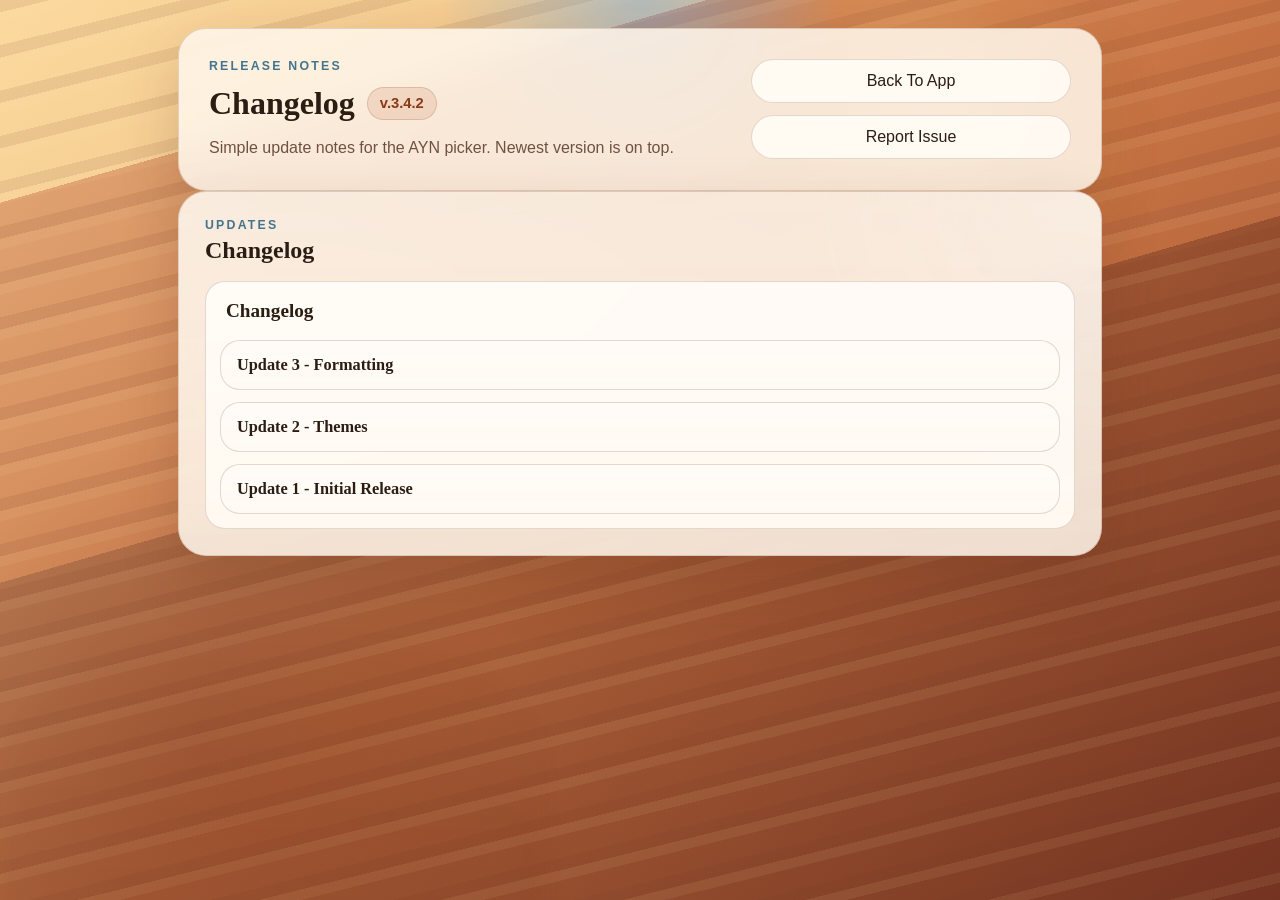
==== changelog.html @ 3e784420 "v.3.4.2 v.3.4.2" ====
<!DOCTYPE html>
<html lang="en">
<head>
  <meta charset="UTF-8">
  <meta name="viewport" content="width=device-width, initial-scale=1.0">
  <title>Which AYN Device Should I Buy? Changelog</title>
  <meta
    name="description"
    content="Simple release notes for the Which AYN Device Should I Buy project."
  >
  <link rel="stylesheet" href="styles.css?v=3.4.2">
</head>
<body data-theme="canyon-dust" data-format="default">
  <div class="theme-atmosphere" aria-hidden="true"></div>
  <div class="rain" aria-hidden="true">
    <div class="rain-control left"></div>
    <div class="rain-control left center"></div>
    <div class="rain-control right center"></div>
    <div class="rain-control right"></div>
    <span class="drop" style="--left:0.8vw;--opacity:0.14;--width:0.42vmin;--trail:6.8vmin;--duration:0.72s;--delay:-0.2s;--blur:1.1px;"></span>
    <span class="drop" style="--left:2.9vw;--opacity:0.18;--width:0.58vmin;--trail:8.4vmin;--duration:0.96s;--delay:-0.8s;--blur:0.5px;"></span>
    <span class="drop" style="--left:5.4vw;--opacity:0.23;--width:0.66vmin;--trail:9.2vmin;--duration:0.88s;--delay:-1.4s;--blur:0.2px;"></span>
    <span class="drop" style="--left:7.6vw;--opacity:0.16;--width:0.48vmin;--trail:7.1vmin;--duration:1.12s;--delay:-0.6s;--blur:1.3px;"></span>
    <span class="drop" style="--left:10.1vw;--opacity:0.2;--width:0.72vmin;--trail:10.4vmin;--duration:0.82s;--delay:-1.9s;--blur:0.15px;"></span>
    <span class="drop" style="--left:12.8vw;--opacity:0.27;--width:0.54vmin;--trail:7.9vmin;--duration:1.08s;--delay:-0.4s;--blur:0.7px;"></span>
    <span class="drop" style="--left:15.3vw;--opacity:0.19;--width:0.44vmin;--trail:6.5vmin;--duration:1.22s;--delay:-1.1s;--blur:1.4px;"></span>
    <span class="drop" style="--left:17.7vw;--opacity:0.31;--width:0.78vmin;--trail:10.8vmin;--duration:0.68s;--delay:-2.2s;--blur:0px;"></span>
    <span class="drop" style="--left:20.4vw;--opacity:0.17;--width:0.52vmin;--trail:7.4vmin;--duration:1.18s;--delay:-0.9s;--blur:0.9px;"></span>
    <span class="drop" style="--left:22.9vw;--opacity:0.22;--width:0.64vmin;--trail:9.7vmin;--duration:0.9s;--delay:-1.6s;--blur:0.35px;"></span>
    <span class="drop" style="--left:25.1vw;--opacity:0.15;--width:0.4vmin;--trail:6.1vmin;--duration:1.28s;--delay:-0.3s;--blur:1.6px;"></span>
    <span class="drop" style="--left:27.8vw;--opacity:0.29;--width:0.74vmin;--trail:10.1vmin;--duration:0.76s;--delay:-2.5s;--blur:0.1px;"></span>
    <span class="drop" style="--left:30.2vw;--opacity:0.18;--width:0.5vmin;--trail:7.3vmin;--duration:1.04s;--delay:-1.2s;--blur:0.8px;"></span>
    <span class="drop" style="--left:32.5vw;--opacity:0.24;--width:0.7vmin;--trail:9.8vmin;--duration:0.86s;--delay:-1.7s;--blur:0.25px;"></span>
    <span class="drop" style="--left:35.3vw;--opacity:0.16;--width:0.46vmin;--trail:6.7vmin;--duration:1.24s;--delay:-0.5s;--blur:1.2px;"></span>
    <span class="drop" style="--left:37.6vw;--opacity:0.32;--width:0.82vmin;--trail:11.2vmin;--duration:0.64s;--delay:-2.1s;--blur:0px;"></span>
    <span class="drop" style="--left:40.1vw;--opacity:0.2;--width:0.56vmin;--trail:7.8vmin;--duration:0.98s;--delay:-1.4s;--blur:0.55px;"></span>
    <span class="drop" style="--left:42.8vw;--opacity:0.26;--width:0.68vmin;--trail:9.5vmin;--duration:0.84s;--delay:-1.8s;--blur:0.2px;"></span>
    <span class="drop" style="--left:45.2vw;--opacity:0.14;--width:0.42vmin;--trail:6.4vmin;--duration:1.26s;--delay:-0.7s;--blur:1.5px;"></span>
    <span class="drop" style="--left:47.9vw;--opacity:0.3;--width:0.76vmin;--trail:10.6vmin;--duration:0.7s;--delay:-2.4s;--blur:0.05px;"></span>
    <span class="drop" style="--left:50.4vw;--opacity:0.19;--width:0.52vmin;--trail:7.2vmin;--duration:1.1s;--delay:-1.3s;--blur:0.75px;"></span>
    <span class="drop" style="--left:52.7vw;--opacity:0.23;--width:0.62vmin;--trail:8.9vmin;--duration:0.92s;--delay:-1.9s;--blur:0.3px;"></span>
    <span class="drop" style="--left:55.3vw;--opacity:0.17;--width:0.45vmin;--trail:6.3vmin;--duration:1.2s;--delay:-0.4s;--blur:1.35px;"></span>
    <span class="drop" style="--left:57.8vw;--opacity:0.28;--width:0.8vmin;--trail:11vmin;--duration:0.66s;--delay:-2.6s;--blur:0px;"></span>
    <span class="drop" style="--left:60.1vw;--opacity:0.16;--width:0.48vmin;--trail:6.9vmin;--duration:1.14s;--delay:-1s;--blur:1px;"></span>
    <span class="drop" style="--left:62.9vw;--opacity:0.24;--width:0.66vmin;--trail:9.3vmin;--duration:0.88s;--delay:-1.5s;--blur:0.25px;"></span>
    <span class="drop" style="--left:65.2vw;--opacity:0.13;--width:0.39vmin;--trail:5.9vmin;--duration:1.3s;--delay:-0.2s;--blur:1.7px;"></span>
    <span class="drop" style="--left:67.7vw;--opacity:0.31;--width:0.78vmin;--trail:10.7vmin;--duration:0.74s;--delay:-2.3s;--blur:0.05px;"></span>
    <span class="drop" style="--left:70.3vw;--opacity:0.18;--width:0.5vmin;--trail:7.1vmin;--duration:1.06s;--delay:-0.8s;--blur:0.85px;"></span>
    <span class="drop" style="--left:72.8vw;--opacity:0.27;--width:0.7vmin;--trail:9.9vmin;--duration:0.82s;--delay:-1.7s;--blur:0.15px;"></span>
    <span class="drop" style="--left:75.4vw;--opacity:0.15;--width:0.43vmin;--trail:6.2vmin;--duration:1.22s;--delay:-0.6s;--blur:1.45px;"></span>
    <span class="drop" style="--left:77.9vw;--opacity:0.3;--width:0.84vmin;--trail:11.4vmin;--duration:0.62s;--delay:-2.7s;--blur:0px;"></span>
    <span class="drop" style="--left:80.1vw;--opacity:0.19;--width:0.54vmin;--trail:7.6vmin;--duration:1s;--delay:-1.1s;--blur:0.6px;"></span>
    <span class="drop" style="--left:82.7vw;--opacity:0.25;--width:0.64vmin;--trail:9.1vmin;--duration:0.9s;--delay:-1.6s;--blur:0.3px;"></span>
    <span class="drop" style="--left:85.2vw;--opacity:0.14;--width:0.41vmin;--trail:6vmin;--duration:1.26s;--delay:-0.5s;--blur:1.55px;"></span>
    <span class="drop" style="--left:87.8vw;--opacity:0.28;--width:0.76vmin;--trail:10.3vmin;--duration:0.78s;--delay:-2.1s;--blur:0.1px;"></span>
    <span class="drop" style="--left:90.3vw;--opacity:0.17;--width:0.49vmin;--trail:6.8vmin;--duration:1.08s;--delay:-0.9s;--blur:0.95px;"></span>
    <span class="drop" style="--left:92.6vw;--opacity:0.24;--width:0.68vmin;--trail:9.6vmin;--duration:0.86s;--delay:-1.8s;--blur:0.2px;"></span>
    <span class="drop" style="--left:95.1vw;--opacity:0.16;--width:0.44vmin;--trail:6.4vmin;--duration:1.18s;--delay:-0.4s;--blur:1.25px;"></span>
    <span class="drop" style="--left:97.9vw;--opacity:0.29;--width:0.8vmin;--trail:10.9vmin;--duration:0.7s;--delay:-2.4s;--blur:0.05px;"></span>
    <span class="drop" style="--left:100.2vw;--opacity:0.18;--width:0.52vmin;--trail:7.3vmin;--duration:1.02s;--delay:-1.2s;--blur:0.8px;"></span>
    <span class="drop" style="--left:102.8vw;--opacity:0.26;--width:0.7vmin;--trail:10vmin;--duration:0.8s;--delay:-1.9s;--blur:0.15px;"></span>
    <span class="drop" style="--left:105.3vw;--opacity:0.15;--width:0.43vmin;--trail:6.1vmin;--duration:1.24s;--delay:-0.7s;--blur:1.4px;"></span>
    <span class="drop" style="--left:107.9vw;--opacity:0.3;--width:0.82vmin;--trail:11.1vmin;--duration:0.68s;--delay:-2.2s;--blur:0px;"></span>
    <span class="drop" style="--left:110.4vw;--opacity:0.17;--width:0.5vmin;--trail:7vmin;--duration:1.1s;--delay:-1s;--blur:0.9px;"></span>
    <span class="drop" style="--left:112.6vw;--opacity:0.24;--width:0.66vmin;--trail:9.2vmin;--duration:0.9s;--delay:-1.5s;--blur:0.25px;"></span>
    <span class="drop" style="--left:115.1vw;--opacity:0.14;--width:0.4vmin;--trail:5.8vmin;--duration:1.28s;--delay:-0.3s;--blur:1.65px;"></span>
    <span class="drop" style="--left:117.8vw;--opacity:0.28;--width:0.78vmin;--trail:10.5vmin;--duration:0.74s;--delay:-2.6s;--blur:0.05px;"></span>
  </div>
  <div class="shooting-stars" aria-hidden="true">
    <span class="star"></span>
    <span class="star"></span>
    <span class="star"></span>
    <span class="star"></span>
    <span class="star"></span>
    <span class="star"></span>
    <span class="star"></span>
    <span class="star"></span>
    <span class="star"></span>
    <span class="star"></span>
    <span class="star"></span>
    <span class="star"></span>
  </div>
  <div class="color-drip" aria-hidden="true">
    <span class="drip-col" style="--i:0;--h:0;--delay:-0.1s;"></span>
    <span class="drip-col" style="--i:1;--h:8;--delay:-2.4s;"></span>
    <span class="drip-col" style="--i:2;--h:14;--delay:-1.2s;"></span>
    <span class="drip-col" style="--i:3;--h:20;--delay:-3.1s;"></span>
    <span class="drip-col" style="--i:4;--h:26;--delay:-0.8s;"></span>
    <span class="drip-col" style="--i:5;--h:32;--delay:-2.9s;"></span>
    <span class="drip-col" style="--i:6;--h:38;--delay:-1.6s;"></span>
    <span class="drip-col" style="--i:7;--h:44;--delay:-3.6s;"></span>
    <span class="drip-col" style="--i:8;--h:50;--delay:-0.5s;"></span>
    <span class="drip-col" style="--i:9;--h:56;--delay:-2.1s;"></span>
    <span class="drip-col" style="--i:10;--h:62;--delay:-1.4s;"></span>
    <span class="drip-col" style="--i:11;--h:68;--delay:-3.8s;"></span>
    <span class="drip-col" style="--i:12;--h:74;--delay:-0.9s;"></span>
    <span class="drip-col" style="--i:13;--h:80;--delay:-2.7s;"></span>
    <span class="drip-col" style="--i:14;--h:86;--delay:-1.1s;"></span>
    <span class="drip-col" style="--i:15;--h:92;--delay:-3.2s;"></span>
    <span class="drip-col" style="--i:16;--h:98;--delay:-0.4s;"></span>
    <span class="drip-col" style="--i:17;--h:104;--delay:-2.2s;"></span>
    <span class="drip-col" style="--i:18;--h:110;--delay:-1.8s;"></span>
    <span class="drip-col" style="--i:19;--h:116;--delay:-3.4s;"></span>
    <span class="drip-col" style="--i:20;--h:122;--delay:-0.7s;"></span>
    <span class="drip-col" style="--i:21;--h:128;--delay:-2.6s;"></span>
    <span class="drip-col" style="--i:22;--h:134;--delay:-1.3s;"></span>
    <span class="drip-col" style="--i:23;--h:140;--delay:-3s;"></span>
    <span class="drip-col" style="--i:24;--h:146;--delay:-0.3s;"></span>
    <span class="drip-col" style="--i:25;--h:152;--delay:-2s;"></span>
    <span class="drip-col" style="--i:26;--h:158;--delay:-1.7s;"></span>
    <span class="drip-col" style="--i:27;--h:164;--delay:-3.5s;"></span>
    <span class="drip-col" style="--i:28;--h:170;--delay:-0.6s;"></span>
    <span class="drip-col" style="--i:29;--h:176;--delay:-2.8s;"></span>
    <span class="drip-col" style="--i:30;--h:182;--delay:-1s;"></span>
    <span class="drip-col" style="--i:31;--h:188;--delay:-3.7s;"></span>
    <span class="drip-col" style="--i:32;--h:194;--delay:-0.2s;"></span>
    <span class="drip-col" style="--i:33;--h:200;--delay:-2.3s;"></span>
    <span class="drip-col" style="--i:34;--h:206;--delay:-1.5s;"></span>
    <span class="drip-col" style="--i:35;--h:212;--delay:-3.3s;"></span>
    <span class="drip-col" style="--i:36;--h:218;--delay:-0.85s;"></span>
    <span class="drip-col" style="--i:37;--h:224;--delay:-2.5s;"></span>
    <span class="drip-col" style="--i:38;--h:230;--delay:-1.25s;"></span>
    <span class="drip-col" style="--i:39;--h:236;--delay:-3.05s;"></span>
    <span class="drip-col" style="--i:40;--h:242;--delay:-0.55s;"></span>
    <span class="drip-col" style="--i:41;--h:248;--delay:-2.15s;"></span>
    <span class="drip-col" style="--i:42;--h:254;--delay:-1.95s;"></span>
    <span class="drip-col" style="--i:43;--h:260;--delay:-3.45s;"></span>
    <span class="drip-col" style="--i:44;--h:266;--delay:-0.95s;"></span>
    <span class="drip-col" style="--i:45;--h:272;--delay:-2.75s;"></span>
    <span class="drip-col" style="--i:46;--h:280;--delay:-1.35s;"></span>
    <span class="drip-col" style="--i:47;--h:292;--delay:-3.25s;"></span>
  </div>
  <div class="bottom-particles" aria-hidden="true">
    <span class="bubble" style="--left:2%;--size:0.7rem;--duration:8.6s;--delay:-1.1s;--drift:-1.4vw;"></span>
    <span class="bubble" style="--left:5%;--size:1rem;--duration:12.4s;--delay:-5.2s;--drift:1.1vw;"></span>
    <span class="bubble" style="--left:8%;--size:0.8rem;--duration:9.8s;--delay:-2.8s;--drift:-0.8vw;"></span>
    <span class="bubble" style="--left:11%;--size:1.2rem;--duration:13.5s;--delay:-7.7s;--drift:1.8vw;"></span>
    <span class="bubble" style="--left:14%;--size:0.9rem;--duration:10.4s;--delay:-4.1s;--drift:-1vw;"></span>
    <span class="bubble" style="--left:17%;--size:1.3rem;--duration:14.8s;--delay:-9.4s;--drift:1.5vw;"></span>
    <span class="bubble" style="--left:20%;--size:0.75rem;--duration:8.9s;--delay:-3.3s;--drift:-0.7vw;"></span>
    <span class="bubble" style="--left:23%;--size:1.05rem;--duration:11.7s;--delay:-6.2s;--drift:1.2vw;"></span>
    <span class="bubble" style="--left:26%;--size:0.86rem;--duration:9.6s;--delay:-2.5s;--drift:-1.2vw;"></span>
    <span class="bubble" style="--left:29%;--size:1.4rem;--duration:15s;--delay:-8.6s;--drift:1.9vw;"></span>
    <span class="bubble" style="--left:32%;--size:0.78rem;--duration:8.3s;--delay:-1.9s;--drift:-0.6vw;"></span>
    <span class="bubble" style="--left:35%;--size:1.1rem;--duration:12.2s;--delay:-5.6s;--drift:1.4vw;"></span>
    <span class="bubble" style="--left:38%;--size:0.92rem;--duration:10.7s;--delay:-7.1s;--drift:-0.9vw;"></span>
    <span class="bubble" style="--left:41%;--size:1.26rem;--duration:13.8s;--delay:-3.8s;--drift:1.6vw;"></span>
    <span class="bubble" style="--left:44%;--size:0.72rem;--duration:8.1s;--delay:-6.7s;--drift:-0.5vw;"></span>
    <span class="bubble" style="--left:47%;--size:1.15rem;--duration:12.9s;--delay:-4.9s;--drift:1.3vw;"></span>
    <span class="bubble" style="--left:50%;--size:0.84rem;--duration:9.3s;--delay:-2.2s;--drift:-1.1vw;"></span>
    <span class="bubble" style="--left:53%;--size:1.32rem;--duration:14.4s;--delay:-8.1s;--drift:1.7vw;"></span>
    <span class="bubble" style="--left:56%;--size:0.88rem;--duration:10.1s;--delay:-5.3s;--drift:-0.8vw;"></span>
    <span class="bubble" style="--left:59%;--size:1.08rem;--duration:11.9s;--delay:-7.5s;--drift:1vw;"></span>
    <span class="bubble" style="--left:62%;--size:0.76rem;--duration:8.7s;--delay:-1.6s;--drift:-0.6vw;"></span>
    <span class="bubble" style="--left:65%;--size:1.36rem;--duration:14.6s;--delay:-9s;--drift:1.8vw;"></span>
    <span class="bubble" style="--left:68%;--size:0.95rem;--duration:10.9s;--delay:-3.4s;--drift:-1vw;"></span>
    <span class="bubble" style="--left:71%;--size:1.22rem;--duration:13.2s;--delay:-6.1s;--drift:1.4vw;"></span>
    <span class="bubble" style="--left:74%;--size:0.82rem;--duration:9.2s;--delay:-4.6s;--drift:-0.7vw;"></span>
    <span class="bubble" style="--left:77%;--size:1.18rem;--duration:12.7s;--delay:-8.3s;--drift:1.5vw;"></span>
    <span class="bubble" style="--left:80%;--size:0.74rem;--duration:8.5s;--delay:-2.7s;--drift:-0.5vw;"></span>
    <span class="bubble" style="--left:83%;--size:1.28rem;--duration:13.9s;--delay:-7.2s;--drift:1.7vw;"></span>
    <span class="bubble" style="--left:86%;--size:0.9rem;--duration:10.3s;--delay:-5.8s;--drift:-0.9vw;"></span>
    <span class="bubble" style="--left:89%;--size:1.12rem;--duration:11.5s;--delay:-3.1s;--drift:1.2vw;"></span>
    <span class="bubble" style="--left:92%;--size:0.8rem;--duration:9.1s;--delay:-6.4s;--drift:-0.6vw;"></span>
    <span class="bubble" style="--left:95%;--size:1.24rem;--duration:13.6s;--delay:-8.8s;--drift:1.6vw;"></span>
  </div>
  <div class="page-shell page-shell-narrow">
    <header class="hero panel simple-hero">
      <div class="hero-copy">
        <p class="eyebrow">Release Notes</p>
        <div class="hero-title-row">
          <h1>Changelog</h1>
        <span class="version-badge">v.3.4.2</span>
        </div>
        <p class="subtitle">
          Simple update notes for the AYN picker. Newest version is on top.
        </p>
      </div>
      <div class="hero-actions">
        <a class="secondary-button" href="index.html">Back To App</a>
        <a
          class="secondary-button"
          href="https://github.com/ChimeraGaming/Which2Buy/issues"
          target="_blank"
          rel="noreferrer"
        >Report Issue</a>
      </div>
    </header>

    <main class="page-stack">
      <section class="panel changelog-page-panel">
        <div class="results-frame">
          <div class="section-heading compact-heading">
            <p class="section-kicker">Updates</p>
            <h2>Changelog</h2>
          </div>
          <div class="changelog-list">
            <details class="changelog-group changelog-root" open>
              <summary>Changelog</summary>
              <div class="changelog-group-body">
                <details class="changelog-group">
                  <summary>Update 3 - Formatting</summary>
                  <div class="changelog-group-body">
                    <details class="changelog-group" open>
                      <summary>3.4</summary>
                      <div class="changelog-group-body">
                        <details class="changelog-item" open>
                          <summary>v.3.4.2</summary>
                          <div class="changelog-body">
                            <p>Simple now keeps its command prompt layout more uniform across At a Glance and the full scorecard.</p>
                            <p>All Simple format sections now start collapsed.</p>
                          </div>
                        </details>

                        <details class="changelog-item" open>
                          <summary>v.3.4.1</summary>
                          <div class="changelog-body">
                            <p>Simple now applies its condensed layout across the full form.</p>
                            <p>Section folds, system selection, library rows, and the left side controls now match the simple format better.</p>
                          </div>
                        </details>

                        <details class="changelog-item" open>
                          <summary>v.3.4.0</summary>
                          <div class="changelog-body">
                            <p>Added Simple as a new format.</p>
                            <p>Simple uses foldable form sections, a condensed library editor, and a command prompt style scorecard.</p>
                          </div>
                        </details>
                      </div>
                    </details>

                    <details class="changelog-group" open>
                      <summary>3.3</summary>
                      <div class="changelog-group-body">
                        <details class="changelog-item" open>
                          <summary>v.3.3.4</summary>
                          <div class="changelog-body">
                            <p>Fixed calculate button contrast on Shooting Star, ColorDrip, Bubbly, and Rain.</p>
                            <p>Rain now uses the newer drop based effect with hover wind zones and click and hold lightning.</p>
                          </div>
                        </details>

                        <details class="changelog-item" open>
                          <summary>v.3.3.3</summary>
                          <div class="changelog-body">
                            <p>Added Bubbly as a new animated theme.</p>
                            <p>Animated themes now include Rain, Shooting Star, ColorDrip, and Bubbly.</p>
                          </div>
                        </details>

                        <details class="changelog-item" open>
                          <summary>v.3.3.2</summary>
                          <div class="changelog-body">
                            <p>Added ColorDrip as a new animated theme.</p>
                            <p>Animated themes now include Rain, Shooting Star, and ColorDrip.</p>
                          </div>
                        </details>

                        <details class="changelog-item" open>
                          <summary>v.3.3.1</summary>
                          <div class="changelog-body">
                            <p>Added Shooting Star as a new animated theme.</p>
                            <p>Animated themes now include both Rain and Shooting Star.</p>
                          </div>
                        </details>

                        <details class="changelog-item" open>
                          <summary>v.3.3.0</summary>
                          <div class="changelog-body">
                            <p>Added Rain as the first animated theme.</p>
                            <p>Theme selector options are now split into default and animated sections.</p>
                          </div>
                        </details>
                      </div>
                    </details>

                    <details class="changelog-group" open>
                      <summary>3.2</summary>
                      <div class="changelog-group-body">
                        <details class="changelog-item" open>
                          <summary>v.3.2.0</summary>
                          <div class="changelog-body">
                            <p>Added local config prices to the At a Glance panel.</p>
                            <p>Added price display to the main scorecard recommendation.</p>
                            <p>Properties V1 now shows the same price data.</p>
                          </div>
                        </details>
                      </div>
                    </details>

                    <details class="changelog-group" open>
                      <summary>3.1</summary>
                      <div class="changelog-group-body">
                        <details class="changelog-item" open>
                          <summary>v.3.1.0</summary>
                          <div class="changelog-body">
                            <p>Theme selector options are now split into default and animated sections.</p>
                            <p>Grouped theme dropdown colors were fixed so the list stays readable.</p>
                          </div>
                        </details>
                      </div>
                    </details>

                    <details class="changelog-group" open>
                      <summary>3.0</summary>
                      <div class="changelog-group-body">
                        <details class="changelog-item" open>
                          <summary>v.3.0.0</summary>
                          <div class="changelog-body">
                            <p>Added a format selector next to the theme selector.</p>
                            <p>Default keeps the current scorecard layout.</p>
                            <p>Experimenting with different view formats. Properties V1 will change in the future.</p>
                          </div>
                        </details>
                      </div>
                    </details>
                  </div>
                </details>

                <details class="changelog-group">
                  <summary>Update 2 - Themes</summary>
                  <div class="changelog-group-body">
                    <details class="changelog-group" open>
                      <summary>2.5</summary>
                      <div class="changelog-group-body">
                        <details class="changelog-item" open>
                          <summary>v.2.5.0</summary>
                          <div class="changelog-body">
                            <p>The temporary theme color circles were removed from the selector.</p>
                            <p>The theme info note was removed from the header.</p>
                          </div>
                        </details>
                      </div>
                    </details>

                    <details class="changelog-group" open>
                      <summary>2.4</summary>
                      <div class="changelog-group-body">
                        <details class="changelog-item" open>
                          <summary>v.2.4.1</summary>
                          <div class="changelog-body">
                            <p>SNES Rainbow was renamed to SNES Rainbow Glow.</p>
                            <p>Its theme status marker was updated to green.</p>
                          </div>
                        </details>

                        <details class="changelog-item">
                          <summary>v.2.4.0</summary>
                          <div class="changelog-body">
                            <p>Added the Alaska theme.</p>
                            <p>It now uses a colder Alaska night palette with aurora glow, dark sky, and mountain depth.</p>
                            <p>Theme status colors were moved to the left of each theme name in the selector.</p>
                          </div>
                        </details>
                      </div>
                    </details>

                    <details class="changelog-group" open>
                      <summary>2.3</summary>
                      <div class="changelog-group-body">
                        <details class="changelog-item" open>
                          <summary>v.2.3.0</summary>
                          <div class="changelog-body">
                            <p>The embedded changelog now spans the full width like the scorecard.</p>
                            <p>It uses the same panel treatment so it feels like part of the main results flow.</p>
                          </div>
                        </details>
                      </div>
                    </details>

                    <details class="changelog-group">
                      <summary>2.2</summary>
                      <div class="changelog-group-body">
                        <details class="changelog-item" open>
                          <summary>v.2.2.0</summary>
                          <div class="changelog-body">
                            <p>At a Glance now stays inside the top layout row.</p>
                            <p>The snapshot panel stops before the scorecard instead of drifting into the results area.</p>
                          </div>
                        </details>
                      </div>
                    </details>

                    <details class="changelog-group">
                      <summary>2.1</summary>
                      <div class="changelog-group-body">
                        <details class="changelog-item" open>
                          <summary>v.2.1.0</summary>
                          <div class="changelog-body">
                            <p>SNES Rainbow selected states were made easier to see.</p>
                            <p>Chip text and selection highlights were strengthened for better readability.</p>
                            <p>The changelog is now grouped by major, minor, and patch versions.</p>
                            <p>Temporary theme review markers were added to the theme selector.</p>
                            <p>A nearby info note explains which themes are done and which ones still need color or background work.</p>
                          </div>
                        </details>
                      </div>
                    </details>

                    <details class="changelog-group">
                      <summary>2.0</summary>
                      <div class="changelog-group-body">
                        <details class="changelog-item">
                          <summary>v.2.0.4</summary>
                          <div class="changelog-body">
                            <p>SNES Rainbow now pushes much more rainbow text through the scorecard.</p>
                            <p>Key cards and result sections now pick up blue, green, yellow, red, cyan, and purple text accents.</p>
                          </div>
                        </details>

                        <details class="changelog-item">
                          <summary>v.2.0.2</summary>
                          <div class="changelog-body">
                            <p>BioHazard now has clearer calculate button text.</p>
                            <p>SNES Rainbow was retuned around the GamePulse look.</p>
                          </div>
                        </details>

                        <details class="changelog-item">
                          <summary>v.2.0.1</summary>
                          <div class="changelog-body">
                            <p>Forced a fresh CSS and JS load on GitHub Pages.</p>
                            <p>This should make the full v.2.0 theme list show up correctly.</p>
                          </div>
                        </details>

                        <details class="changelog-item">
                          <summary>v.2.0</summary>
                          <div class="changelog-body">
                            <p>Themes got a full refresh.</p>
                            <p>Canyon Dust and Signal Red were retuned.</p>
                            <p>BioHazard and SNES Rainbow were added.</p>
                          </div>
                        </details>
                      </div>
                    </details>
                  </div>
                </details>

                <details class="changelog-group">
                  <summary>Update 1 - Initial Release</summary>
                  <div class="changelog-group-body">
                    <details class="changelog-group">
                      <summary>1.x</summary>
                      <div class="changelog-group-body">
                        <details class="changelog-item">
                          <summary>v.1.4</summary>
                          <div class="changelog-body">
                            <p>SD card storage matters more now.</p>
                            <p>Low end setups with a big SD card should stop getting pushed to max storage models.</p>
                            <p>RAM still matters most.</p>
                          </div>
                        </details>

                        <details class="changelog-item">
                          <summary>v.1.3</summary>
                          <div class="changelog-body">
                            <p>Form factor is now a hard filter.</p>
                            <p>Clamshell only shows Thor options.</p>
                            <p>Horizontal only shows slab options.</p>
                          </div>
                        </details>

                        <details class="changelog-item">
                          <summary>v.1.2</summary>
                          <div class="changelog-body">
                            <p>Form factor preference was strengthened.</p>
                            <p>The scorecard now says when preference changed the final pick.</p>
                            <p>The leaderboard now matches the final result.</p>
                          </div>
                        </details>

                        <details class="changelog-item">
                          <summary>v.1.1</summary>
                          <div class="changelog-body">
                            <p>The results page was changed into a scorecard style layout.</p>
                            <p>Optional fit was added.</p>
                            <p>New themes were added.</p>
                            <p>SD card support was added.</p>
                            <p>Xbox was added.</p>
                            <p>The changelog was added.</p>
                          </div>
                        </details>

                        <details class="changelog-item">
                          <summary>v.1.0</summary>
                          <div class="changelog-body">
                            <p>First release.</p>
                            <p>Added the AYN recommendation tool with system input, storage estimates, and upgrade checks.</p>
                            <p>Best fit, minimum fit, and explanation sections were included from the start.</p>
                          </div>
                        </details>
                      </div>
                    </details>
                  </div>
                </details>
              </div>
            </details>
          </div>
        </div>
      </section>
    </main>
  </div>
</body>
</html>
---- styles.css ----
:root {
  color-scheme: light;
  --bg-1: #f6d6a2;
  --bg-2: #c57544;
  --bg-3: #6f3020;
  --panel: rgba(255, 247, 236, 0.86);
  --panel-strong: rgba(255, 250, 244, 0.96);
  --text: #2b1d14;
  --muted: #705141;
  --accent: #b45226;
  --accent-strong: #893918;
  --accent-soft: rgba(180, 82, 38, 0.13);
  --accent-2: #44748d;
  --line: rgba(109, 55, 34, 0.18);
  --shadow: 0 24px 60px rgba(82, 38, 20, 0.18);
  --surface-1: rgba(255, 255, 255, 0.16);
  --surface-2: rgba(255, 255, 255, 0.22);
  --surface-3: rgba(255, 255, 255, 0.32);
  --surface-4: rgba(255, 255, 255, 0.4);
  --surface-5: rgba(255, 255, 255, 0.48);
  --surface-6: rgba(255, 255, 255, 0.56);
  --surface-contrast: rgba(255, 255, 255, 0.2);
  --surface-track: rgba(0, 0, 0, 0.08);
  --muted-strong: #594637;
  --placeholder: rgba(43, 29, 20, 0.62);
  --button-text: #ffffff;
  --success: #1d6a4c;
  --warning: #9a5a12;
  --danger: #9b2f2f;
  --radius-xl: 28px;
  --radius-lg: 20px;
  --radius-md: 14px;
  --radius-sm: 10px;
}

@property --angle {
  syntax: "<angle>";
  inherits: false;
  initial-value: 91deg;
}

body[data-theme="signal-red"] {
  color-scheme: dark;
  --bg-1: #090204;
  --bg-2: #34040b;
  --bg-3: #7b0813;
  --panel: rgba(20, 4, 7, 0.84);
  --panel-strong: rgba(27, 6, 10, 0.95);
  --text: #fff1f2;
  --muted: #d4a6ac;
  --accent: #ff3a46;
  --accent-strong: #ff1828;
  --accent-soft: rgba(255, 58, 70, 0.14);
  --accent-2: #ffd6db;
  --line: rgba(255, 126, 136, 0.18);
  --shadow: 0 28px 70px rgba(0, 0, 0, 0.4);
  --success: #70d69a;
  --warning: #ffb46d;
  --danger: #ff8a95;
}

body[data-theme="sea-glass"] {
  --bg-1: #dceee8;
  --bg-2: #92c8bb;
  --bg-3: #2d736d;
  --panel: rgba(247, 255, 252, 0.88);
  --panel-strong: rgba(251, 255, 253, 0.95);
  --text: #193230;
  --muted: #54716d;
  --accent: #2a7a63;
  --accent-strong: #1b5b4b;
  --accent-soft: rgba(42, 122, 99, 0.12);
  --accent-2: #b55f24;
  --line: rgba(36, 78, 72, 0.16);
  --shadow: 0 24px 64px rgba(26, 72, 63, 0.15);
}

body[data-theme="midnight-grid"] {
  color-scheme: dark;
  --bg-1: #08131e;
  --bg-2: #10263a;
  --bg-3: #1e5771;
  --panel: rgba(11, 23, 36, 0.86);
  --panel-strong: rgba(10, 20, 31, 0.94);
  --text: #edf5f7;
  --muted: #9cb3bb;
  --accent: #f3a441;
  --accent-strong: #d98d2a;
  --accent-soft: rgba(243, 164, 65, 0.12);
  --accent-2: #4dc1ba;
  --line: rgba(173, 209, 220, 0.14);
  --shadow: 0 28px 70px rgba(0, 0, 0, 0.34);
  --success: #4cd39f;
  --warning: #f2bf4d;
  --danger: #ff7f7f;
}

body[data-theme="alaska"] {
  color-scheme: dark;
  --bg-1: #020617;
  --bg-2: #0b1a3a;
  --bg-3: #1e293b;
  --panel: rgba(4, 11, 22, 0.84);
  --panel-strong: rgba(6, 15, 29, 0.95);
  --text: #ecf7ff;
  --muted: #b1c6d8;
  --accent: #00ff9f;
  --accent-strong: #38bdf8;
  --accent-soft: rgba(0, 255, 159, 0.15);
  --accent-2: #a78bfa;
  --line: rgba(116, 183, 229, 0.16);
  --shadow: 0 28px 72px rgba(0, 0, 0, 0.48);
  --success: #22c55e;
  --warning: #a78bfa;
  --danger: #38bdf8;
}

body[data-theme="rain"] {
  color-scheme: dark;
  --bg-1: #020617;
  --bg-2: #0b1a3a;
  --bg-3: #1e293b;
  --panel: rgba(6, 14, 25, 0.84);
  --panel-strong: rgba(10, 20, 34, 0.94);
  --text: #edf6ff;
  --muted: #aabfd2;
  --accent: #7dd3fc;
  --accent-strong: #d7ecff;
  --accent-soft: rgba(125, 211, 252, 0.14);
  --accent-2: #94a3b8;
  --line: rgba(157, 190, 216, 0.16);
  --shadow: 0 28px 72px rgba(0, 0, 0, 0.44);
  --success: #8ce0ff;
  --warning: #bfd7ea;
  --danger: #d7ecff;
  --button-text: #102033;
  background: linear-gradient(180deg, #07131c, #305472);
}

body[data-theme="shooting-star"] {
  color-scheme: dark;
  --bg-1: #0c0d13;
  --bg-2: #0d1d31;
  --bg-3: #16253a;
  --panel: rgba(8, 13, 24, 0.84);
  --panel-strong: rgba(10, 18, 31, 0.94);
  --text: #eef6ff;
  --muted: #b5c7da;
  --accent: #dbeaff;
  --accent-strong: #f6fbff;
  --accent-soft: rgba(219, 234, 255, 0.12);
  --accent-2: #89b7ff;
  --line: rgba(157, 188, 231, 0.16);
  --shadow: 0 28px 72px rgba(0, 0, 0, 0.44);
  --success: #dbeaff;
  --warning: #b7d5ff;
  --danger: #f6fbff;
  --button-text: #102033;
}

body[data-theme="color-drip"] {
  color-scheme: dark;
  --bg-1: #020202;
  --bg-2: #060606;
  --bg-3: #101010;
  --panel: rgba(10, 10, 10, 0.82);
  --panel-strong: rgba(16, 16, 16, 0.94);
  --text: #f7f7f7;
  --muted: #cfcfcf;
  --accent: #f04df0;
  --accent-strong: #ffffff;
  --accent-soft: rgba(240, 77, 240, 0.12);
  --accent-2: #6cf0ff;
  --line: rgba(255, 255, 255, 0.14);
  --shadow: 0 28px 72px rgba(0, 0, 0, 0.5);
  --success: #6cf0ff;
  --warning: #f0ff6c;
  --danger: #ff6cc8;
  --button-text: #2b0930;
}

body[data-theme="bubbly"] {
  color-scheme: dark;
  --bg-1: #556270;
  --bg-2: #7fb069;
  --bg-3: #ff7644;
  --panel: rgba(12, 18, 28, 0.8);
  --panel-strong: rgba(16, 24, 36, 0.92);
  --text: #f8fbff;
  --muted: #d4deea;
  --accent: #ffffff;
  --accent-strong: #ffddc7;
  --accent-soft: rgba(255, 118, 68, 0.14);
  --accent-2: #9ee4c2;
  --line: rgba(237, 244, 255, 0.14);
  --shadow: 0 28px 72px rgba(0, 0, 0, 0.42);
  --success: #b8f7d7;
  --warning: #ffd3bf;
  --danger: #ffe5d4;
  --button-text: #4a2a1b;
}

body[data-theme="biohazard"] {
  color-scheme: dark;
  --bg-1: #040406;
  --bg-2: #120418;
  --bg-3: #230032;
  --panel: rgba(22, 5, 27, 0.88);
  --panel-strong: rgba(28, 6, 36, 0.95);
  --text: #e8ffd8;
  --muted: #9fb99b;
  --accent: #8dfc4f;
  --accent-strong: #69d72a;
  --accent-soft: rgba(141, 252, 79, 0.14);
  --accent-2: #b454ff;
  --line: rgba(180, 84, 255, 0.19);
  --shadow: 0 28px 72px rgba(0, 0, 0, 0.42);
  --success: #7cf7af;
  --warning: #ffd75f;
  --danger: #ff8fda;
  --button-text: #122405;
}

body[data-theme="snes-rainbow"] {
  color-scheme: dark;
  --bg-1: #2b2741;
  --bg-2: #3a3557;
  --bg-3: #26233b;
  --panel: rgba(68, 63, 98, 0.84);
  --panel-strong: rgba(84, 78, 120, 0.95);
  --text: #f2f0ff;
  --muted: #d0cbe9;
  --accent: #9a95d8;
  --accent-strong: #c0bcff;
  --accent-soft: rgba(154, 149, 216, 0.18);
  --accent-2: #19a6ff;
  --line: rgba(183, 196, 255, 0.2);
  --shadow: 0 24px 60px rgba(18, 16, 31, 0.32);
  --success: #45f45d;
  --warning: #ffe14d;
  --danger: #ff4d4d;
  --muted-strong: #ece9ff;
  --placeholder: rgba(242, 240, 255, 0.62);
  --rainbow-blue: #4da7ff;
  --rainbow-green: #4cf26b;
  --rainbow-yellow: #ffe04f;
  --rainbow-red: #ff5a5a;
  --rainbow-cyan: #44d8ff;
  --rainbow-purple: #c9c1ff;
}

body[data-theme="signal-red"],
body[data-theme="midnight-grid"],
body[data-theme="alaska"],
body[data-theme="rain"],
body[data-theme="shooting-star"],
body[data-theme="color-drip"],
body[data-theme="bubbly"],
body[data-theme="biohazard"] {
  --surface-1: rgba(255, 255, 255, 0.04);
  --surface-2: rgba(255, 255, 255, 0.06);
  --surface-3: rgba(255, 255, 255, 0.08);
  --surface-4: rgba(255, 255, 255, 0.1);
  --surface-5: rgba(255, 255, 255, 0.14);
  --surface-6: rgba(255, 255, 255, 0.18);
  --surface-contrast: rgba(255, 255, 255, 0.2);
  --surface-track: rgba(255, 255, 255, 0.12);
  --muted-strong: #d2dbe8;
  --placeholder: rgba(230, 237, 243, 0.58);
}

* {
  box-sizing: border-box;
}

html {
  scroll-behavior: smooth;
}

body {
  margin: 0;
  min-height: 100vh;
  font-family: "Trebuchet MS", "Aptos", "Segoe UI", sans-serif;
  color: var(--text);
  background:
    radial-gradient(circle at top left, rgba(255, 255, 255, 0.55), transparent 34%),
    radial-gradient(circle at bottom right, rgba(255, 255, 255, 0.18), transparent 28%),
    linear-gradient(140deg, var(--bg-1), var(--bg-2) 52%, var(--bg-3));
  position: relative;
}

body[data-theme="canyon-dust"] {
  background:
    radial-gradient(circle at 50% 0%, rgba(112, 174, 235, 0.48), transparent 18%),
    radial-gradient(circle at 16% 82%, rgba(122, 45, 24, 0.22), transparent 24%),
    repeating-linear-gradient(166deg, rgba(109, 54, 33, 0.1) 0 12px, rgba(255, 227, 173, 0.08) 12px 22px, transparent 22px 44px),
    linear-gradient(164deg, rgba(255, 220, 156, 0.62) 0 16%, rgba(206, 116, 69, 0.42) 16% 46%, rgba(122, 56, 33, 0.4) 46% 100%),
    linear-gradient(140deg, var(--bg-1), var(--bg-2) 52%, var(--bg-3));
}

body[data-theme="signal-red"] {
  background:
    radial-gradient(circle at 50% 28%, rgba(255, 80, 80, 0.98) 0 1.1%, rgba(255, 80, 80, 0.26) 1.2% 7%, transparent 10%),
    linear-gradient(90deg, transparent 0 46%, rgba(255, 56, 73, 0.18) 50%, transparent 54%),
    linear-gradient(0deg, transparent 0 46%, rgba(255, 56, 73, 0.12) 50%, transparent 54%),
    radial-gradient(circle at 50% 28%, rgba(255, 0, 27, 0.2), transparent 24%),
    linear-gradient(180deg, #040102 0%, #170305 42%, #42070d 100%);
}

body[data-theme="alaska"] {
  background:
    linear-gradient(180deg, #020617 0%, #061125 42%, #0b1a3a 74%, #1e293b 100%);
}

body[data-theme="rain"] {
  background:
    radial-gradient(circle at 14% 12%, rgba(148, 163, 184, 0.12) 0, transparent 18%),
    radial-gradient(circle at 78% 20%, rgba(56, 189, 248, 0.08) 0, transparent 22%),
    linear-gradient(180deg, #020617 0%, #061125 34%, #0b1a3a 66%, #111d30 100%);
}

body[data-theme="shooting-star"] {
  background:
    radial-gradient(ellipse at bottom, #0d1d31 0%, #0c0d13 100%);
}

body[data-theme="color-drip"] {
  background: #000000;
}

body[data-theme="bubbly"] {
  background:
    radial-gradient(circle at 22% 20%, rgba(255, 255, 255, 0.08) 0, transparent 18%),
    radial-gradient(circle at 78% 14%, rgba(255, 255, 255, 0.06) 0, transparent 22%),
    linear-gradient(180deg, #556270 0%, #475564 48%, #29323b 100%);
  animation: bubblyBgShift 60s infinite alternate;
}

body[data-theme="biohazard"] {
  background:
    radial-gradient(circle at 22% 18%, rgba(180, 84, 255, 0.24), transparent 24%),
    radial-gradient(circle at 78% 74%, rgba(141, 252, 79, 0.18), transparent 24%),
    repeating-linear-gradient(180deg, rgba(180, 84, 255, 0.05) 0 2px, transparent 2px 18px),
    linear-gradient(135deg, rgba(180, 84, 255, 0.09) 0 20%, transparent 20% 45%, rgba(141, 252, 79, 0.08) 45% 100%),
    linear-gradient(180deg, #030305 0%, #09050f 36%, #18071f 68%, #060507 100%);
}

body[data-theme="snes-rainbow"] {
  background:
    radial-gradient(circle at 50% -12%, rgba(184, 178, 255, 0.18), transparent 28%),
    linear-gradient(180deg, rgba(25, 166, 255, 0.06), transparent 20%),
    linear-gradient(140deg, var(--bg-1), var(--bg-2) 52%, var(--bg-3));
}

body::before,
body::after {
  content: "";
  position: fixed;
  inset: auto;
  pointer-events: none;
  opacity: 0.38;
  filter: blur(2px);
}

body::before {
  top: 5%;
  right: 6%;
  width: 28rem;
  height: 28rem;
  border-radius: 40% 60% 58% 42%;
  background: radial-gradient(circle at 30% 30%, rgba(255, 255, 255, 0.28), transparent 45%), var(--accent-soft);
}

body::after {
  bottom: 6%;
  left: 4%;
  width: 24rem;
  height: 24rem;
  border-radius: 58% 42% 44% 56%;
  background: radial-gradient(circle at 40% 35%, rgba(255, 255, 255, 0.2), transparent 44%), rgba(35, 95, 103, 0.1);
}

body[data-theme="canyon-dust"]::before {
  top: -3%;
  right: 12%;
  width: 21rem;
  height: 21rem;
  opacity: 0.42;
  filter: blur(18px);
  background: radial-gradient(circle at 42% 40%, rgba(255, 236, 170, 0.76), transparent 38%), rgba(255, 179, 81, 0.24);
}

body[data-theme="canyon-dust"]::after {
  bottom: -2%;
  left: 0;
  width: 34rem;
  height: 18rem;
  opacity: 0.24;
  filter: blur(12px);
  border-radius: 52% 48% 0 0;
  background: linear-gradient(180deg, rgba(129, 61, 34, 0.06), rgba(96, 37, 20, 0.28));
}

body[data-theme="signal-red"]::before {
  top: 6%;
  left: 50%;
  right: auto;
  width: 30rem;
  height: 30rem;
  opacity: 0.45;
  transform: translateX(-50%);
  filter: blur(18px);
  border-radius: 50%;
  background: radial-gradient(circle, rgba(255, 86, 86, 0.52) 0, rgba(255, 20, 40, 0.08) 30%, transparent 66%);
}

body[data-theme="signal-red"]::after {
  bottom: 8%;
  left: 50%;
  right: auto;
  width: 34rem;
  height: 14rem;
  opacity: 0.28;
  transform: translateX(-50%);
  filter: blur(20px);
  border-radius: 50%;
  background: radial-gradient(circle, rgba(255, 44, 62, 0.44) 0, transparent 70%);
}

body[data-theme="alaska"]::before,
body[data-theme="alaska"]::after {
  display: none;
}

body[data-theme="rain"]::before,
body[data-theme="rain"]::after {
  display: none;
}

body[data-theme="shooting-star"]::before,
body[data-theme="shooting-star"]::after {
  display: none;
}

body[data-theme="bubbly"]::before,
body[data-theme="bubbly"]::after {
  display: none;
}

body[data-theme="color-drip"]::before,
body[data-theme="color-drip"]::after {
  display: none;
}

.theme-atmosphere {
  position: fixed;
  inset: 0;
  display: none;
  overflow: hidden;
  pointer-events: none;
  z-index: 0;
}

.theme-atmosphere::before,
.theme-atmosphere::after {
  content: "";
  position: absolute;
  inset: 0;
  pointer-events: none;
}

.rain {
  position: fixed;
  top: 0;
  left: -10vw;
  width: 120vw;
  height: 100vh;
  display: none;
  overflow: hidden;
  pointer-events: none;
  z-index: 0;
  --angle: 91deg;
  cursor: pointer;
}

.rain::before,
.rain::after {
  content: "";
  position: absolute;
  left: 0;
  width: 100%;
  pointer-events: none;
}

.rain::before {
  content: "HOVER SCREEN TO CHANGE WIND SPEED";
  top: 18px;
}

.rain::after {
  content: "CLICK AND HOLD TO CREATE LIGHTNING";
  bottom: 18px;
}

.drop {
  position: absolute;
  top: -5vmin;
  left: var(--left);
  width: var(--trail);
  height: var(--width);
  opacity: var(--opacity);
  filter: blur(var(--blur));
  pointer-events: none;
  transform-origin: top center;
  transform: rotate(var(--angle)) translateX(0);
  animation: rainDropFall var(--duration) var(--delay) ease-in infinite;
  will-change: transform, opacity;
}

.drop::before {
  content: "";
  position: absolute;
  inset: 0;
  border-radius: 999px;
  background: linear-gradient(
    90deg,
    rgba(232, 242, 252, 0.95) 0%,
    rgba(206, 223, 241, 0.78) 18%,
    rgba(171, 194, 233, 0.48) 62%,
    rgba(171, 194, 233, 0) 100%
  );
  clip-path: polygon(0 30%, 0 70%, 88% 96%, 100% 50%, 88% 4%);
}

.shooting-stars {
  position: fixed;
  inset: 0;
  display: none;
  height: 120%;
  overflow: hidden;
  pointer-events: none;
  transform: rotate(-45deg);
  z-index: 0;
}

.shooting-stars .star {
  --star-color: rgba(235, 244, 255, 0.94);
  --star-tail-length: 7em;
  --star-tail-height: 2px;
  --star-width: calc(var(--star-tail-length) / 6);
  --fall-duration: 9s;
  --tail-fade-duration: var(--fall-duration);
  --fall-delay: 0s;
  --top-offset: 50vh;
  position: absolute;
  top: var(--top-offset);
  left: 0;
  width: var(--star-tail-length);
  height: var(--star-tail-height);
  color: var(--star-color);
  background: linear-gradient(45deg, currentColor, transparent);
  border-radius: 999px;
  filter: drop-shadow(0 0 6px currentColor);
  transform: translate3d(104em, 0, 0);
  animation:
    shootingStarFall var(--fall-duration) var(--fall-delay) linear infinite,
    shootingStarTailFade var(--tail-fade-duration) var(--fall-delay) ease-out infinite;
}

.shooting-stars .star::before,
.shooting-stars .star::after {
  position: absolute;
  content: "";
  top: 0;
  left: calc(var(--star-width) / -2);
  width: var(--star-width);
  height: 100%;
  background: linear-gradient(45deg, transparent, currentColor, transparent);
  border-radius: inherit;
  animation: shootingStarBlink 2s linear infinite;
}

.shooting-stars .star::before {
  transform: rotate(45deg);
}

.shooting-stars .star::after {
  transform: rotate(-45deg);
}

.color-drip {
  position: fixed;
  inset: 0;
  display: none;
  overflow: hidden;
  pointer-events: none;
  z-index: 0;
}

.color-drip .drip-col {
  position: absolute;
  top: 0;
  left: calc(var(--i) * 2.083333%);
  width: 2.083333%;
  height: 400px;
  margin-top: -400px;
  background-image: linear-gradient(to bottom, rgba(0, 0, 0, 1), hsla(var(--h), 100%, 50%, 0.8));
  animation: colorDripDrop 4s infinite ease-in;
  animation-delay: var(--delay);
}

.color-drip .drip-col::after {
  content: "";
  position: absolute;
  width: 0.9vw;
  height: 0.9vw;
  border-radius: 50%;
  left: 50%;
  bottom: -0.45vw;
  margin-left: -0.45vw;
  background: hsla(var(--h), 100%, 50%, 1);
  box-shadow: 0 0 16px hsla(var(--h), 100%, 50%, 0.38);
}

.bottom-particles {
  position: fixed;
  inset: 0;
  display: none;
  overflow: hidden;
  pointer-events: none;
  z-index: 0;
}

.bottom-particles .bubble {
  position: absolute;
  left: var(--left);
  bottom: calc(var(--size) * -1.6);
  width: var(--size);
  height: var(--size);
  opacity: 0;
  border-radius: 50%;
  background:
    radial-gradient(circle at 34% 28%, rgba(255, 255, 255, 0.72) 0 18%, rgba(255, 255, 255, 0.2) 34%, rgba(255, 255, 255, 0.08) 56%, transparent 76%),
    linear-gradient(180deg, rgba(255, 255, 255, 0.22), rgba(255, 255, 255, 0.06));
  box-shadow:
    0 0 18px rgba(255, 255, 255, 0.1),
    inset 0 0 12px rgba(255, 255, 255, 0.18);
  filter: blur(0.2px);
  animation: bubblyRise var(--duration) var(--delay) infinite ease-in;
}

.bottom-particles .bubble::before {
  content: "";
  position: absolute;
  inset: 16% 18% 34% 18%;
  border-radius: 50%;
  background: radial-gradient(circle at 32% 32%, rgba(255, 255, 255, 0.7), rgba(255, 255, 255, 0));
  opacity: 0.75;
}

.rain-control {
  position: absolute;
  top: 0;
  bottom: 0;
  width: 20vw;
  pointer-events: auto;
  z-index: 1;
}

.rain-control.left {
  left: 10vw;
}

.rain-control.left.center {
  left: 30vw;
}

.rain-control.right {
  right: 10vw;
}

.rain-control.right.center {
  right: 30vw;
}

.rain-control::before,
.rain-control::after {
  position: absolute;
  left: 50%;
  transform: translateX(-50%);
  color: rgba(255, 255, 255, 0);
  opacity: 0;
  pointer-events: none;
  white-space: nowrap;
}

.rain-control.left::before,
.rain-control.right::before {
  content: "HOVER SCREEN TO CHANGE WIND SPEED";
  top: 18px;
}

.rain-control.left::after,
.rain-control.right::after {
  content: "CLICK & HOLD TO CREATE LIGHTNING";
  bottom: 18px;
}

body[data-theme="alaska"] .theme-atmosphere {
  display: block;
  background:
    radial-gradient(circle at 18% 14%, rgba(167, 139, 250, 0.08) 0, transparent 16%),
    radial-gradient(circle at 78% 18%, rgba(56, 189, 248, 0.08) 0, transparent 18%),
    radial-gradient(circle, rgba(255, 255, 255, 0.14) 0 1px, transparent 1.8px),
    radial-gradient(circle, rgba(255, 255, 255, 0.1) 0 1px, transparent 1.7px),
    radial-gradient(circle, rgba(255, 255, 255, 0.08) 0 0.9px, transparent 1.6px),
    linear-gradient(180deg, #020617 0%, #061125 42%, #0b1a3a 74%, #1e293b 100%);
  background-size:
    100% 100%,
    100% 100%,
    210px 210px,
    290px 290px,
    170px 170px,
    100% 100%;
  background-position:
    0 0,
    0 0,
    0 -80px,
    120px -180px,
    80px -220px,
    0 0;
  box-shadow:
    inset 0 120px 180px rgba(56, 189, 248, 0.04),
    inset 0 -180px 240px rgba(2, 6, 23, 0.9);
  animation: alaskaSnowDrift 46s linear infinite;
}

body[data-theme="alaska"] .theme-atmosphere::before {
  inset: -8% -10% 26% -10%;
  opacity: 0.94;
  filter: blur(26px) saturate(138%);
  transform: translate3d(0, 0, 0) scale(1.08) skewY(-8deg);
  transform-origin: center top;
  mix-blend-mode: screen;
  background:
    radial-gradient(ellipse at 12% 18%, rgba(0, 255, 159, 0.18) 0, transparent 34%),
    radial-gradient(ellipse at 74% 12%, rgba(56, 189, 248, 0.14) 0, transparent 28%),
    radial-gradient(ellipse at 48% 24%, rgba(167, 139, 250, 0.12) 0, transparent 30%),
    linear-gradient(100deg, transparent 14%, rgba(0, 255, 159, 0.26) 28%, rgba(56, 189, 248, 0.15) 43%, rgba(167, 139, 250, 0.22) 57%, transparent 74%),
    linear-gradient(114deg, transparent 18%, rgba(34, 197, 94, 0.18) 33%, rgba(0, 255, 159, 0.24) 46%, rgba(56, 189, 248, 0.17) 58%, transparent 76%),
    linear-gradient(128deg, transparent 26%, rgba(167, 139, 250, 0.17) 40%, rgba(0, 255, 159, 0.18) 51%, rgba(34, 197, 94, 0.12) 63%, transparent 79%),
    radial-gradient(ellipse at 52% 34%, rgba(56, 189, 248, 0.12) 0, transparent 42%);
  background-blend-mode: screen, screen, screen, screen, overlay, soft-light, normal;
  animation:
    alaskaAuroraShift 28s ease-in-out infinite alternate,
    alaskaAuroraPulse 38s ease-in-out infinite alternate;
}

body[data-theme="alaska"] .theme-atmosphere::after {
  inset: auto -6% -2% -6%;
  height: 42vh;
  opacity: 0.98;
  background:
    radial-gradient(ellipse at 50% 10%, rgba(56, 189, 248, 0.08) 0, transparent 38%),
    linear-gradient(180deg, rgba(199, 230, 255, 0.05) 0, rgba(7, 13, 23, 0) 18%),
    linear-gradient(138deg, transparent 48%, rgba(26, 40, 58, 0.42) 48.6% 64%, transparent 64.6%) 0 100% / 36% 58% no-repeat,
    linear-gradient(34deg, transparent 46%, rgba(19, 32, 47, 0.42) 46.6% 62%, transparent 62.6%) 10% 100% / 34% 56% no-repeat,
    linear-gradient(150deg, transparent 45%, rgba(16, 28, 42, 0.64) 45.6% 66%, transparent 66.6%) 22% 100% / 38% 72% no-repeat,
    linear-gradient(28deg, transparent 45%, rgba(12, 22, 34, 0.68) 45.6% 66%, transparent 66.6%) 46% 100% / 42% 70% no-repeat,
    linear-gradient(148deg, transparent 44%, rgba(7, 14, 24, 0.9) 44.6% 67%, transparent 67.6%) 56% 100% / 44% 80% no-repeat,
    linear-gradient(32deg, transparent 45%, rgba(4, 9, 18, 0.96) 45.6% 68%, transparent 68.6%) 76% 100% / 30% 68% no-repeat,
    linear-gradient(180deg, rgba(19, 31, 44, 0) 0 18%, rgba(10, 19, 31, 0.36) 40%, rgba(2, 6, 23, 0.98) 100%);
  animation: alaskaMountainDrift 62s ease-in-out infinite alternate;
}

body[data-theme="rain"] .theme-atmosphere {
  display: block;
  background:
    linear-gradient(180deg, rgba(7, 19, 28, 0.8), rgba(48, 84, 114, 0.3)),
    radial-gradient(ellipse at 18% 22%, rgba(145, 179, 208, 0.08) 0, transparent 34%),
    radial-gradient(ellipse at 82% 18%, rgba(110, 152, 188, 0.08) 0, transparent 30%),
    linear-gradient(180deg, #07131c 0%, #132534 42%, #305472 100%);
  box-shadow:
    inset 0 80px 180px rgba(255, 255, 255, 0.03),
    inset 0 -120px 180px rgba(0, 0, 0, 0.34);
}

body[data-theme="rain"] .theme-atmosphere::before {
  inset: 0;
  opacity: 0.62;
  filter: blur(46px);
  mix-blend-mode: screen;
  background:
    radial-gradient(ellipse at 18% 20%, rgba(214, 230, 244, 0.08) 0, transparent 28%),
    radial-gradient(ellipse at 72% 18%, rgba(56, 189, 248, 0.08) 0, transparent 26%),
    radial-gradient(ellipse at 46% 54%, rgba(148, 163, 184, 0.06) 0, transparent 34%);
  animation: rainMistDrift 34s ease-in-out infinite alternate;
}

body[data-theme="rain"] .theme-atmosphere::after {
  inset: 0;
  opacity: 0.7;
  filter: blur(44px);
  mix-blend-mode: soft-light;
  background:
    radial-gradient(ellipse at 22% 74%, rgba(214, 230, 244, 0.08) 0, transparent 18%),
    radial-gradient(ellipse at 78% 66%, rgba(125, 211, 252, 0.08) 0, transparent 18%),
    radial-gradient(ellipse at 50% 90%, rgba(206, 226, 242, 0.12) 0, transparent 28%);
}

body[data-theme="rain"] .rain {
  display: block;
  pointer-events: auto;
}

body[data-theme="rain"] .rain::before,
body[data-theme="rain"] .rain::after {
  color: rgba(255, 255, 255, 0);
  opacity: 0;
  text-align: center;
  transition: opacity 0.5s ease, color 0.5s ease;
}

body[data-theme="rain"] .rain-control.left:hover ~ .drop {
  --angle: 105deg;
}

body[data-theme="rain"] .rain-control.left.center:hover ~ .drop {
  --angle: 95deg;
}

body[data-theme="rain"] .rain-control.right.center:hover ~ .drop {
  --angle: 85deg;
}

body[data-theme="rain"] .rain-control.right:hover ~ .drop {
  --angle: 75deg;
}

body[data-theme="rain"] .rain:active {
  cursor: none;
  animation:
    rainLightning 0.1s linear 0s 2,
    rainLightning 0.15s ease-out 0.25s 1;
}

body[data-theme="rain"] .rain:active::before,
body[data-theme="rain"] .rain:active::after {
  color: rgba(255, 255, 255, 0);
  opacity: 0;
}

body[data-theme="shooting-star"] .theme-atmosphere {
  display: block;
  background:
    radial-gradient(circle at 18% 16%, rgba(255, 255, 255, 0.22) 0 1px, transparent 2px),
    radial-gradient(circle at 34% 28%, rgba(255, 255, 255, 0.14) 0 1px, transparent 1.8px),
    radial-gradient(circle at 56% 10%, rgba(255, 255, 255, 0.18) 0 1px, transparent 2px),
    radial-gradient(circle at 72% 34%, rgba(255, 255, 255, 0.12) 0 1px, transparent 1.9px),
    radial-gradient(circle at 88% 18%, rgba(255, 255, 255, 0.16) 0 1px, transparent 2px),
    radial-gradient(circle at 12% 64%, rgba(255, 255, 255, 0.14) 0 1px, transparent 1.8px),
    radial-gradient(circle at 42% 72%, rgba(255, 255, 255, 0.12) 0 1px, transparent 1.7px),
    radial-gradient(circle at 66% 60%, rgba(255, 255, 255, 0.16) 0 1px, transparent 2px),
    radial-gradient(circle at 84% 74%, rgba(255, 255, 255, 0.12) 0 1px, transparent 1.8px),
    radial-gradient(ellipse at bottom, #0d1d31 0%, #0c0d13 100%);
  background-repeat: no-repeat;
}

body[data-theme="shooting-star"] .theme-atmosphere::before {
  inset: 0;
  opacity: 0.68;
  filter: blur(30px);
  mix-blend-mode: screen;
  background:
    radial-gradient(circle at 22% 18%, rgba(110, 160, 255, 0.1) 0, transparent 24%),
    radial-gradient(circle at 78% 12%, rgba(255, 255, 255, 0.08) 0, transparent 22%),
    radial-gradient(circle at 50% 36%, rgba(120, 172, 255, 0.06) 0, transparent 28%);
}

body[data-theme="shooting-star"] .theme-atmosphere::after {
  inset: auto 0 0 0;
  height: 38vh;
  opacity: 0.32;
  background:
    radial-gradient(ellipse at 50% 0%, rgba(121, 157, 214, 0.1) 0, transparent 36%),
    linear-gradient(180deg, rgba(13, 29, 49, 0) 0%, rgba(6, 9, 18, 0.58) 52%, rgba(4, 6, 13, 0.9) 100%);
}

body[data-theme="shooting-star"] .shooting-stars {
  display: block;
}

body[data-theme="shooting-star"] .shooting-stars .star:nth-child(1) {
  --star-tail-length: 6.2em;
  --top-offset: 8vh;
  --fall-duration: 9.2s;
  --fall-delay: 0.8s;
}

body[data-theme="shooting-star"] .shooting-stars .star:nth-child(2) {
  --star-tail-length: 7.5em;
  --top-offset: 16vh;
  --fall-duration: 10.8s;
  --fall-delay: 4.4s;
}

body[data-theme="shooting-star"] .shooting-stars .star:nth-child(3) {
  --star-tail-length: 5.8em;
  --top-offset: 24vh;
  --fall-duration: 8.7s;
  --fall-delay: 2.1s;
}

body[data-theme="shooting-star"] .shooting-stars .star:nth-child(4) {
  --star-tail-length: 6.8em;
  --top-offset: 31vh;
  --fall-duration: 11.4s;
  --fall-delay: 6.2s;
}

body[data-theme="shooting-star"] .shooting-stars .star:nth-child(5) {
  --star-tail-length: 7.2em;
  --top-offset: 39vh;
  --fall-duration: 9.8s;
  --fall-delay: 1.7s;
}

body[data-theme="shooting-star"] .shooting-stars .star:nth-child(6) {
  --star-tail-length: 6em;
  --top-offset: 46vh;
  --fall-duration: 12s;
  --fall-delay: 8.4s;
}

body[data-theme="shooting-star"] .shooting-stars .star:nth-child(7) {
  --star-tail-length: 6.6em;
  --top-offset: 54vh;
  --fall-duration: 10.1s;
  --fall-delay: 3.6s;
}

body[data-theme="shooting-star"] .shooting-stars .star:nth-child(8) {
  --star-tail-length: 7.4em;
  --top-offset: 62vh;
  --fall-duration: 9.5s;
  --fall-delay: 5.1s;
}

body[data-theme="shooting-star"] .shooting-stars .star:nth-child(9) {
  --star-tail-length: 5.9em;
  --top-offset: 70vh;
  --fall-duration: 11.6s;
  --fall-delay: 7.8s;
}

body[data-theme="shooting-star"] .shooting-stars .star:nth-child(10) {
  --star-tail-length: 6.4em;
  --top-offset: 78vh;
  --fall-duration: 8.9s;
  --fall-delay: 2.9s;
}

body[data-theme="shooting-star"] .shooting-stars .star:nth-child(11) {
  --star-tail-length: 7.1em;
  --top-offset: 86vh;
  --fall-duration: 10.9s;
  --fall-delay: 6.9s;
}

body[data-theme="shooting-star"] .shooting-stars .star:nth-child(12) {
  --star-tail-length: 6.3em;
  --top-offset: 94vh;
  --fall-duration: 9.7s;
  --fall-delay: 4.8s;
}

body[data-theme="color-drip"] .theme-atmosphere {
  display: block;
  background:
    radial-gradient(circle at 18% 14%, rgba(255, 0, 170, 0.08) 0, transparent 20%),
    radial-gradient(circle at 82% 20%, rgba(0, 255, 255, 0.08) 0, transparent 22%),
    linear-gradient(180deg, rgba(0, 0, 0, 0.04), rgba(0, 0, 0, 0.36) 60%, rgba(0, 0, 0, 0.7) 100%);
}

body[data-theme="color-drip"] .theme-atmosphere::before,
body[data-theme="color-drip"] .theme-atmosphere::after {
  display: none;
}

body[data-theme="color-drip"] .color-drip {
  display: block;
}

body[data-theme="bubbly"] .theme-atmosphere {
  display: block;
  background:
    radial-gradient(circle at 18% 14%, rgba(255, 255, 255, 0.08) 0, transparent 18%),
    radial-gradient(circle at 76% 18%, rgba(127, 176, 105, 0.16) 0, transparent 22%),
    radial-gradient(circle at 52% 26%, rgba(255, 118, 68, 0.16) 0, transparent 26%),
    linear-gradient(180deg, rgba(85, 98, 112, 0.16), rgba(0, 0, 0, 0.3) 64%, rgba(0, 0, 0, 0.54) 100%);
}

body[data-theme="bubbly"] .theme-atmosphere::before {
  inset: -8% -12% 18% -12%;
  opacity: 0.72;
  filter: blur(42px);
  mix-blend-mode: screen;
  background:
    radial-gradient(circle at 24% 18%, rgba(255, 255, 255, 0.08) 0, transparent 22%),
    radial-gradient(circle at 68% 22%, rgba(127, 176, 105, 0.16) 0, transparent 24%),
    radial-gradient(circle at 48% 34%, rgba(255, 118, 68, 0.18) 0, transparent 28%);
  animation: bubblyGlowShift 20s ease-in-out infinite alternate;
}

body[data-theme="bubbly"] .theme-atmosphere::after {
  inset: auto -10% -6% -10%;
  height: 42vh;
  opacity: 0.42;
  filter: blur(16px);
  background:
    radial-gradient(ellipse at 18% 78%, rgba(255, 255, 255, 0.08) 0, transparent 26%),
    radial-gradient(ellipse at 48% 88%, rgba(127, 176, 105, 0.12) 0, transparent 30%),
    radial-gradient(ellipse at 78% 82%, rgba(255, 118, 68, 0.14) 0, transparent 28%);
}

body[data-theme="bubbly"] .bottom-particles {
  display: block;
}

@keyframes alaskaAuroraShift {
  0% {
    transform: translate3d(-2%, 0, 0) scale(1.08) skewY(-8deg);
  }

  50% {
    transform: translate3d(2%, -1.5%, 0) scale(1.14) skewY(-5deg);
  }

  100% {
    transform: translate3d(-1%, 2%, 0) scale(1.1) skewY(-9deg);
  }
}

@keyframes alaskaAuroraPulse {
  0% {
    opacity: 0.76;
    filter: blur(24px) saturate(126%) hue-rotate(0deg);
  }

  50% {
    opacity: 0.96;
    filter: blur(30px) saturate(150%) hue-rotate(-10deg);
  }

  100% {
    opacity: 0.84;
    filter: blur(27px) saturate(136%) hue-rotate(8deg);
  }
}

@keyframes alaskaSnowDrift {
  0% {
    background-position:
      0 0,
      0 0,
      0 -80px,
      120px -180px,
      80px -220px,
      0 0;
  }

  100% {
    background-position:
      0 0,
      0 0,
      18px 140px,
      156px 220px,
      104px 160px,
      0 0;
  }
}

@keyframes alaskaMountainDrift {
  0% {
    transform: translate3d(-1.5%, 0, 0) scale(1.02);
  }

  100% {
    transform: translate3d(1.5%, 1.2%, 0) scale(1.04);
  }
}

@keyframes rainMistDrift {
  0% {
    transform: translate3d(-1.5%, -1%, 0) scale(1.04);
  }

  50% {
    transform: translate3d(1%, 1.5%, 0) scale(1.08);
  }

  100% {
    transform: translate3d(2%, -0.5%, 0) scale(1.05);
  }
}

@keyframes rainDropFall {
  14% {
    transform: rotate(var(--angle)) translateX(0);
  }

  100% {
    transform: rotate(var(--angle)) translateX(calc(100vh + 5vmin));
  }
}

@keyframes rainLightning {
  50% {
    background:
      radial-gradient(circle at calc(50% - 10vw) -20%, rgba(255, 255, 255, 0.3), transparent 22%),
      linear-gradient(180deg, rgba(255, 255, 255, 0.18), rgba(255, 255, 255, 0.06));
  }
}

@keyframes shootingStarFall {
  to {
    transform: translate3d(-30em, 0, 0);
  }
}

@keyframes shootingStarTailFade {
  0%,
  50% {
    width: var(--star-tail-length);
    opacity: 1;
  }

  70%,
  80% {
    width: 0;
    opacity: 0.4;
  }

  100% {
    width: 0;
    opacity: 0;
  }
}

@keyframes shootingStarBlink {
  50% {
    opacity: 0.6;
  }
}

@keyframes colorDripDrop {
  80% {
    opacity: 1;
  }

  100% {
    transform: translate3d(0, 150vh, 0);
    opacity: 0;
  }
}

body[data-theme="biohazard"]::before {
  top: 4%;
  right: 8%;
  width: 22rem;
  height: 22rem;
  opacity: 0.34;
  filter: blur(20px);
  background: radial-gradient(circle, rgba(180, 84, 255, 0.44) 0, transparent 62%);
}

body[data-theme="biohazard"]::after {
  bottom: 5%;
  left: 6%;
  width: 20rem;
  height: 20rem;
  opacity: 0.28;
  filter: blur(18px);
  background: radial-gradient(circle, rgba(141, 252, 79, 0.34) 0, transparent 62%);
}

body[data-theme="snes-rainbow"]::before {
  top: 5%;
  right: 7%;
  width: 24rem;
  height: 18rem;
  opacity: 0.22;
  filter: blur(20px);
  border-radius: 32px;
  background: linear-gradient(135deg, rgba(25, 166, 255, 0.24), rgba(154, 149, 216, 0.08) 42%, rgba(192, 188, 255, 0.18));
}

body[data-theme="snes-rainbow"]::after {
  bottom: 5%;
  left: 6%;
  width: 22rem;
  height: 12rem;
  opacity: 0.16;
  filter: blur(20px);
  border-radius: 30px;
  background: linear-gradient(135deg, rgba(154, 149, 216, 0.28), transparent 78%);
}

body[data-theme="snes-rainbow"] .hero-title-row h1,
body[data-theme="snes-rainbow"] .story-title {
  background: linear-gradient(90deg, var(--rainbow-purple) 0%, var(--rainbow-blue) 24%, var(--rainbow-green) 48%, var(--rainbow-yellow) 72%, var(--rainbow-red) 100%);
  -webkit-background-clip: text;
  background-clip: text;
  color: transparent;
}

body[data-theme="snes-rainbow"] .eyebrow,
body[data-theme="snes-rainbow"] .section-kicker,
body[data-theme="snes-rainbow"] .story-kicker {
  color: var(--rainbow-cyan);
}

body[data-theme="snes-rainbow"] .choice-card span,
body[data-theme="snes-rainbow"] .system-chip,
body[data-theme="snes-rainbow"] .story-chip,
body[data-theme="snes-rainbow"] .tag,
body[data-theme="snes-rainbow"] .mini-tag,
body[data-theme="snes-rainbow"] .pill {
  color: #f6f4ff;
  background: rgba(108, 101, 150, 0.88);
}

body[data-theme="snes-rainbow"] .choice-card input:checked + span,
body[data-theme="snes-rainbow"] .system-chip.is-selected {
  color: #ffffff;
  border-color: rgba(214, 223, 255, 0.92);
  background:
    linear-gradient(135deg, rgba(77, 167, 255, 0.34), rgba(154, 149, 216, 0.46) 45%, rgba(76, 242, 107, 0.26)),
    rgba(115, 106, 168, 0.92);
  box-shadow:
    inset 0 0 0 1px rgba(255, 255, 255, 0.24),
    0 10px 22px rgba(24, 166, 255, 0.18);
}

body[data-theme="snes-rainbow"] .story-list div,
body[data-theme="snes-rainbow"] .compact-story-list div {
  background: rgba(228, 224, 255, 0.2);
  font-weight: 700;
}

body[data-theme="snes-rainbow"] .snapshot-card:nth-child(1) h3,
body[data-theme="snes-rainbow"] .snapshot-card:nth-child(1) .mini-tag,
body[data-theme="snes-rainbow"] .story-metric-card:nth-child(1) .story-metric-label,
body[data-theme="snes-rainbow"] .story-metric-card:nth-child(1) .story-metric-value {
  color: var(--rainbow-blue);
}

body[data-theme="snes-rainbow"] .snapshot-card:nth-child(2) h3,
body[data-theme="snes-rainbow"] .snapshot-card:nth-child(2) .mini-tag,
body[data-theme="snes-rainbow"] .story-metric-card:nth-child(2) .story-metric-label,
body[data-theme="snes-rainbow"] .story-metric-card:nth-child(2) .story-metric-value {
  color: var(--rainbow-green);
}

body[data-theme="snes-rainbow"] .snapshot-card:nth-child(3) h3,
body[data-theme="snes-rainbow"] .snapshot-card:nth-child(3) .mini-tag,
body[data-theme="snes-rainbow"] .story-metric-card:nth-child(3) .story-metric-label,
body[data-theme="snes-rainbow"] .story-metric-card:nth-child(3) .story-metric-value {
  color: var(--rainbow-yellow);
}

body[data-theme="snes-rainbow"] .snapshot-card:nth-child(4) h3,
body[data-theme="snes-rainbow"] .snapshot-card:nth-child(4) .mini-tag,
body[data-theme="snes-rainbow"] .story-metric-card:nth-child(4) .story-metric-label,
body[data-theme="snes-rainbow"] .story-metric-card:nth-child(4) .story-metric-value {
  color: var(--rainbow-red);
}

body[data-theme="snes-rainbow"] .story-burst-label {
  color: var(--rainbow-cyan);
}

body[data-theme="snes-rainbow"] .story-burst-value,
body[data-theme="snes-rainbow"] .story-rank-score {
  color: var(--rainbow-purple);
}

body[data-theme="snes-rainbow"] .story-tone-blue .story-step,
body[data-theme="snes-rainbow"] .story-tone-blue .story-panel-heading h3,
body[data-theme="snes-rainbow"] .story-tone-blue .story-list div,
body[data-theme="snes-rainbow"] .story-tone-blue .story-meter-head strong {
  color: var(--rainbow-blue);
  text-shadow: 0 1px 0 rgba(18, 16, 31, 0.42);
}

body[data-theme="snes-rainbow"] .story-tone-green .story-step,
body[data-theme="snes-rainbow"] .story-tone-green .story-panel-heading h3,
body[data-theme="snes-rainbow"] .story-tone-green .story-breakdown-label,
body[data-theme="snes-rainbow"] .story-tone-green .story-breakdown-card h4,
body[data-theme="snes-rainbow"] .story-tone-green .story-breakdown-total {
  color: var(--rainbow-green);
  text-shadow: 0 1px 0 rgba(18, 16, 31, 0.42);
}

body[data-theme="snes-rainbow"] .story-tone-yellow .story-step,
body[data-theme="snes-rainbow"] .story-tone-yellow .story-panel-heading h3,
body[data-theme="snes-rainbow"] .story-tone-yellow .story-choice-label,
body[data-theme="snes-rainbow"] .story-tone-yellow .story-choice-card h4,
body[data-theme="snes-rainbow"] .story-tone-yellow .compact-story-list div {
  color: var(--rainbow-yellow);
  text-shadow: 0 1px 0 rgba(18, 16, 31, 0.42);
}

body[data-theme="snes-rainbow"] .story-tone-red .story-step,
body[data-theme="snes-rainbow"] .story-tone-red .story-panel-heading h3,
body[data-theme="snes-rainbow"] .story-tone-red .story-list div {
  color: var(--rainbow-red);
  text-shadow: 0 1px 0 rgba(18, 16, 31, 0.42);
}

body[data-theme="snes-rainbow"] .story-tone-cyan .story-step,
body[data-theme="snes-rainbow"] .story-tone-cyan .story-panel-heading h3,
body[data-theme="snes-rainbow"] .story-tone-cyan .story-rank-card h4,
body[data-theme="snes-rainbow"] .story-tone-cyan .story-rank-copy,
body[data-theme="snes-rainbow"] .story-tone-cyan .story-rank-index {
  color: var(--rainbow-cyan);
  text-shadow: 0 1px 0 rgba(18, 16, 31, 0.42);
}

body[data-theme="snes-rainbow"] .story-tone-purple .story-step,
body[data-theme="snes-rainbow"] .story-tone-purple .story-panel-heading h3,
body[data-theme="snes-rainbow"] .story-tone-purple .story-choice-label,
body[data-theme="snes-rainbow"] .story-tone-purple .story-choice-card h4 {
  color: var(--rainbow-purple);
  text-shadow: 0 1px 0 rgba(18, 16, 31, 0.42);
}

h1,
h2,
h3,
h4 {
  margin: 0;
  font-family: Georgia, "Palatino Linotype", serif;
  line-height: 1.05;
}

p {
  margin: 0;
}

button,
input,
select {
  font: inherit;
}

button {
  cursor: pointer;
}

.page-shell {
  max-width: 1440px;
  margin: 0 auto;
  padding: 28px;
  position: relative;
  z-index: 1;
}

.page-shell-narrow {
  max-width: 980px;
}

.layout {
  display: grid;
  gap: 22px;
}

.layout-top {
  display: grid;
  grid-template-columns: minmax(0, 1.35fr) minmax(320px, 0.95fr);
  gap: 22px;
  align-items: start;
}

.page-stack {
  display: grid;
  gap: 22px;
}

.panel {
  background: var(--panel);
  border: 1px solid var(--line);
  border-radius: var(--radius-xl);
  box-shadow: var(--shadow);
  backdrop-filter: blur(18px);
}

.hero {
  display: flex;
  justify-content: space-between;
  gap: 24px;
  padding: 30px;
  margin-bottom: 22px;
}

.simple-hero {
  margin-bottom: 0;
}

.hero-copy {
  max-width: 760px;
  display: grid;
  gap: 14px;
}

.hero-title-row {
  display: flex;
  flex-wrap: wrap;
  align-items: center;
  gap: 12px;
}

.version-badge {
  display: inline-flex;
  align-items: center;
  justify-content: center;
  padding: 8px 12px;
  border-radius: 999px;
  border: 1px solid var(--line);
  background: var(--accent-soft);
  color: var(--accent-strong);
  font-size: 0.92rem;
  font-weight: 700;
  line-height: 1;
}

.eyebrow,
.section-kicker {
  text-transform: uppercase;
  letter-spacing: 0.18em;
  font-size: 0.77rem;
  font-weight: 700;
  color: var(--accent-2);
}

.subtitle {
  max-width: 64ch;
  color: var(--muted);
  font-size: 1rem;
  line-height: 1.6;
}

.hero-actions {
  width: min(100%, 320px);
  display: grid;
  gap: 12px;
  align-content: start;
}

.picker-stack {
  display: grid;
  gap: 10px;
}

.theme-picker-block {
  display: grid;
  gap: 8px;
}

.main-panel,
.snapshot-panel,
.results-panel {
  padding: 26px;
}

.main-panel {
  min-width: 0;
}

.sidebar {
  display: grid;
  gap: 22px;
  position: sticky;
  top: 28px;
}

.section-block {
  padding: 22px 0;
  border-bottom: 1px solid var(--line);
}

.section-block:first-child {
  padding-top: 0;
}

.section-block:last-of-type {
  border-bottom: 0;
}

.section-heading {
  display: grid;
  gap: 6px;
}

.section-fold {
  display: grid;
  gap: 0;
}

.section-summary {
  display: block;
  list-style: none;
  cursor: default;
}

.section-summary::-webkit-details-marker {
  display: none;
}

body:not([data-format="simple"]) .section-summary {
  pointer-events: none;
}

.section-body {
  display: grid;
  gap: 14px;
  padding-top: 14px;
}

.compact-heading {
  margin-bottom: 18px;
}

.choice-row {
  display: grid;
  grid-template-columns: repeat(auto-fit, minmax(170px, 1fr));
  gap: 12px;
}

.choice-card {
  display: block;
}

.choice-card input {
  position: absolute;
  opacity: 0;
  pointer-events: none;
}

.choice-card span {
  display: block;
  padding: 16px 18px;
  border-radius: var(--radius-md);
  border: 1px solid var(--line);
  background: var(--panel-strong);
  color: var(--text);
  font-weight: 700;
  transition: transform 0.2s ease, border-color 0.2s ease, background 0.2s ease, box-shadow 0.2s ease;
}

.choice-card span:hover,
.system-chip:hover,
.primary-button:hover,
.secondary-button:hover,
.mini-button:hover {
  transform: translateY(-1px);
}

.choice-card input:checked + span {
  border-color: var(--accent);
  color: var(--text);
  background: linear-gradient(180deg, var(--surface-5), transparent), var(--accent-soft);
  box-shadow: inset 0 0 0 1px var(--surface-contrast), 0 10px 18px rgba(0, 0, 0, 0.12);
}

.field {
  display: grid;
  gap: 8px;
}

.field label,
.field > span,
.field > label {
  font-weight: 700;
}

.field input,
.field select {
  width: 100%;
  padding: 12px 14px;
  border-radius: var(--radius-sm);
  border: 1px solid var(--line);
  background: var(--panel-strong);
  color: var(--text);
}

.field select option {
  color: #23183b;
  background: #f6f0ff;
}

.field select optgroup {
  color: #5f4eb0;
  background: #ece3ff;
  font-style: normal;
  font-weight: 700;
}

.field input::placeholder {
  color: var(--placeholder);
  opacity: 1;
}

.compact-field {
  gap: 6px;
}

.compact-field span {
  font-size: 0.85rem;
  color: var(--muted-strong);
}

.hint-text {
  font-size: 0.92rem;
  color: var(--muted-strong);
  line-height: 1.55;
}

.system-selector {
  display: flex;
  flex-wrap: wrap;
  gap: 10px;
}

.system-chip {
  border: 1px solid var(--line);
  background: var(--panel-strong);
  color: var(--text);
  border-radius: 999px;
  padding: 11px 16px;
  font-weight: 700;
  transition: transform 0.18s ease, border-color 0.18s ease, background 0.18s ease, color 0.18s ease;
}

.system-chip.is-selected {
  border-color: var(--accent);
  background: linear-gradient(180deg, var(--surface-5), transparent), var(--accent-soft);
  color: var(--text);
  box-shadow: inset 0 0 0 1px var(--surface-contrast), 0 8px 16px rgba(0, 0, 0, 0.1);
}

.system-cards {
  display: grid;
  gap: 16px;
}

.system-card {
  padding: 20px;
  border-radius: var(--radius-lg);
  border: 1px solid var(--line);
  background: linear-gradient(180deg, var(--surface-2), transparent), var(--panel-strong);
  display: grid;
  gap: 16px;
}

.system-card-header,
.summary-card-top,
.result-card-header,
.candidate-row,
.pc-row {
  display: flex;
  justify-content: space-between;
  align-items: start;
  gap: 12px;
}

.system-card-meta,
.snapshot-card,
.result-card,
.detail-card,
.candidate-card,
.breakdown-card {
  display: grid;
  gap: 10px;
}

.pill-row,
.tag-row,
.mini-meta {
  display: flex;
  flex-wrap: wrap;
  gap: 8px;
}

.pill,
.tag,
.mini-tag {
  display: inline-flex;
  align-items: center;
  gap: 6px;
  padding: 7px 10px;
  border-radius: 999px;
  border: 1px solid var(--line);
  background: var(--surface-6);
  color: var(--text);
  font-size: 0.86rem;
}

.pill.is-accent,
.tag.is-accent,
.mini-tag.is-accent {
  background: var(--accent-soft);
  border-color: rgba(162, 77, 47, 0.28);
  color: var(--accent-strong);
}

.mini-tag.is-warning {
  color: var(--warning);
}

.mini-tag.is-success {
  color: var(--success);
}

.system-card-grid,
.advanced-grid,
.snapshot-cards,
.results-grid,
.breakdown-grid,
.candidate-grid {
  display: grid;
  gap: 12px;
}

.system-card-grid {
  grid-template-columns: repeat(auto-fit, minmax(180px, 1fr));
}

.advanced-grid {
  grid-template-columns: repeat(auto-fit, minmax(170px, 1fr));
}

.snapshot-cards,
.results-grid,
.candidate-grid,
.breakdown-grid {
  grid-template-columns: 1fr;
}

.stat-box {
  padding: 14px;
  border-radius: var(--radius-md);
  background: var(--surface-4);
  border: 1px solid var(--line);
}

.stat-label {
  display: block;
  margin-bottom: 6px;
  font-size: 0.82rem;
  text-transform: uppercase;
  letter-spacing: 0.12em;
  color: var(--muted-strong);
}

.stat-value {
  font-size: 1.18rem;
  font-weight: 700;
}

.muted-text {
  color: var(--muted);
}

.slider-block input[type="range"] {
  width: 100%;
  accent-color: var(--accent);
}

.range-label {
  display: grid;
  grid-template-columns: auto 1fr auto;
  align-items: center;
  gap: 12px;
  font-size: 0.92rem;
}

.range-label span:nth-child(2) {
  justify-self: center;
  font-weight: 700;
  color: var(--accent-strong);
}

.toggle-row {
  display: flex;
  justify-content: space-between;
  align-items: center;
  gap: 16px;
  padding: 14px 16px;
  border: 1px solid var(--line);
  border-radius: var(--radius-md);
  background: var(--panel-strong);
}

.toggle-row input {
  width: 20px;
  height: 20px;
  accent-color: var(--accent);
}

.advanced-panel {
  display: grid;
  gap: 14px;
  padding: 18px;
  border-radius: var(--radius-lg);
  border: 1px solid var(--line);
  background: var(--surface-3);
}

.action-row {
  display: flex;
  flex-wrap: wrap;
  gap: 12px;
  align-items: center;
  padding-top: 22px;
}

.primary-button,
.secondary-button,
.mini-button {
  display: inline-flex;
  align-items: center;
  justify-content: center;
  border: 0;
  border-radius: 999px;
  padding: 12px 18px;
  text-decoration: none;
  transition: transform 0.18s ease, filter 0.18s ease;
}

.primary-button {
  color: var(--button-text);
  background: linear-gradient(135deg, var(--accent), var(--accent-strong));
  box-shadow: 0 12px 28px rgba(0, 0, 0, 0.14);
  font-weight: 700;
}

.secondary-button,
.mini-button {
  color: var(--text);
  background: var(--panel-strong);
  border: 1px solid var(--line);
}

.mini-button {
  padding: 9px 13px;
  font-size: 0.9rem;
}

.save-status {
  min-height: 1.25rem;
  color: var(--muted-strong);
  font-size: 0.9rem;
}

.snapshot-card,
.result-card,
.detail-card,
.candidate-card,
.breakdown-card,
.empty-state {
  padding: 18px;
  border-radius: var(--radius-lg);
  border: 1px solid var(--line);
  background: linear-gradient(180deg, var(--surface-2), transparent), var(--panel-strong);
}

.empty-state {
  color: var(--muted);
  line-height: 1.6;
}

.snapshot-card h3,
.result-card h3,
.detail-card h3,
.candidate-card h3,
.breakdown-card h3 {
  font-size: 1.05rem;
}

.summary-card-top h3 {
  font-size: 1rem;
}

.kpi {
  font-size: 1.8rem;
  font-weight: 700;
}

.results-content {
  display: grid;
  gap: 14px;
}

.scorecard-story {
  display: grid;
  gap: 18px;
}

.story-hero,
.story-panel,
.story-metric-card,
.story-meter-card,
.story-breakdown-card,
.story-choice-card,
.story-rank-card {
  border: 1px solid var(--line);
  background: linear-gradient(180deg, var(--surface-2), transparent), var(--panel-strong);
  border-radius: calc(var(--radius-lg) + 2px);
}

.story-hero {
  position: relative;
  overflow: hidden;
  padding: clamp(24px, 4vw, 40px);
  background:
    radial-gradient(circle at top right, var(--surface-2), transparent 24%),
    radial-gradient(circle at 15% 15%, var(--accent-soft), transparent 30%),
    linear-gradient(140deg, var(--surface-1), transparent),
    var(--panel-strong);
}

.story-hero::before {
  content: "";
  position: absolute;
  right: -4rem;
  top: -4rem;
  width: 14rem;
  height: 14rem;
  border-radius: 38% 62% 46% 54%;
  background: var(--surface-2);
  filter: blur(6px);
}

.story-hero-grid,
.story-columns {
  display: grid;
  gap: 18px;
}

.story-hero-grid {
  grid-template-columns: minmax(0, 1.45fr) minmax(220px, 0.55fr);
  align-items: start;
}

.story-kicker,
.story-step,
.story-metric-label,
.story-choice-label,
.story-breakdown-label {
  text-transform: uppercase;
  letter-spacing: 0.14em;
  font-size: 0.74rem;
  font-weight: 700;
  color: var(--accent-2);
}

.story-title {
  font-size: clamp(2.5rem, 6vw, 5rem);
  line-height: 0.95;
  max-width: 10ch;
}

.story-lead,
.story-body,
.story-subnote,
.story-metric-copy,
.story-meter-copy,
.story-breakdown-copy,
.story-choice-copy,
.story-rank-copy {
  color: var(--muted);
  line-height: 1.65;
}

.story-hero-copy {
  display: grid;
  gap: 14px;
}

.story-subnote {
  padding: 12px 14px;
  border-radius: var(--radius-md);
  border: 1px solid var(--line);
  background: var(--surface-4);
}

.story-chip-row {
  display: flex;
  flex-wrap: wrap;
  gap: 8px;
}

.story-chip {
  display: inline-flex;
  align-items: center;
  padding: 8px 12px;
  border-radius: 999px;
  border: 1px solid var(--line);
  background: var(--surface-6);
  font-size: 0.9rem;
}

.story-chip-accent {
  background: var(--accent-soft);
  color: var(--accent-strong);
}

.story-burst {
  position: relative;
  z-index: 1;
  align-self: stretch;
  display: grid;
  gap: 8px;
  align-content: start;
  justify-items: start;
  padding: 22px;
  border-radius: 26px;
  border: 1px solid var(--surface-contrast);
  background: linear-gradient(180deg, var(--surface-2), var(--surface-1));
  box-shadow: inset 0 0 0 1px var(--surface-2);
}

.story-burst-label {
  font-size: 0.84rem;
  text-transform: uppercase;
  letter-spacing: 0.16em;
  color: var(--muted-strong);
}

.story-burst-value {
  font-size: clamp(3rem, 7vw, 5rem);
  line-height: 0.9;
  font-family: Georgia, "Palatino Linotype", serif;
}

.story-burst-copy {
  color: var(--muted);
  line-height: 1.4;
}

.story-metric-strip,
.story-breakdown-grid,
.story-choice-grid,
.story-rank-grid {
  display: grid;
  gap: 14px;
}

.story-metric-strip {
  grid-template-columns: repeat(auto-fit, minmax(220px, 1fr));
}

.story-metric-card,
.story-choice-card,
.story-rank-card,
.story-breakdown-card,
.story-meter-card {
  padding: 18px;
}

.story-metric-card {
  min-height: 180px;
  align-content: start;
}

.story-metric-value {
  display: block;
  font-size: clamp(1.9rem, 4vw, 3rem);
  line-height: 0.96;
  margin: 10px 0 8px;
}

.story-panel {
  padding: 22px;
  display: grid;
  gap: 18px;
}

.story-panel-contrast {
  background:
    linear-gradient(140deg, var(--accent-soft), var(--surface-1)),
    var(--panel-strong);
}

.story-panel-heading,
.story-meter-head,
.story-rank-head {
  display: flex;
  justify-content: space-between;
  align-items: start;
  gap: 12px;
}

.story-columns {
  grid-template-columns: minmax(0, 1.15fr) minmax(260px, 0.85fr);
  align-items: start;
}

.story-copy-stack {
  display: grid;
  gap: 14px;
}

.story-list,
.compact-story-list {
  display: grid;
  gap: 10px;
}

.story-list div,
.compact-story-list div {
  padding: 12px 14px;
  border-radius: var(--radius-md);
  background: var(--surface-4);
  border: 1px solid var(--line);
  color: var(--text);
  line-height: 1.5;
}

.story-meter-grid {
  display: grid;
  gap: 12px;
}

.story-meter-head strong {
  font-size: 1.15rem;
}

.story-meter-track {
  height: 12px;
  border-radius: 999px;
  background: var(--surface-track);
  overflow: hidden;
  margin: 10px 0;
}

.story-meter-fill {
  display: block;
  height: 100%;
  border-radius: 999px;
  background: linear-gradient(90deg, var(--accent), var(--accent-2));
}

.story-breakdown-grid {
  grid-template-columns: repeat(auto-fit, minmax(220px, 1fr));
}

.story-breakdown-card h4,
.story-choice-card h4,
.story-rank-card h4 {
  margin-top: 10px;
  font-size: 1.2rem;
}

.story-breakdown-total {
  display: block;
  margin-top: 8px;
  font-size: 1.55rem;
}

.story-choice-grid {
  grid-template-columns: repeat(auto-fit, minmax(260px, 1fr));
}

.story-choice-card-accent {
  background:
    linear-gradient(140deg, var(--accent-soft), var(--surface-1)),
    var(--panel-strong);
}

.story-rank-grid {
  grid-template-columns: repeat(auto-fit, minmax(220px, 1fr));
}

.story-rank-index,
.story-rank-score {
  display: inline-flex;
  align-items: center;
  justify-content: center;
  min-width: 56px;
  min-height: 56px;
  border-radius: 18px;
  border: 1px solid var(--line);
  background: var(--surface-5);
}

.story-rank-index {
  font-size: 1.05rem;
  font-weight: 700;
  color: var(--muted);
}

.story-rank-score {
  font-size: 1.35rem;
  color: var(--accent-strong);
}

.changelog-list {
  display: grid;
  gap: 12px;
}

.changelog-group {
  border: 1px solid var(--line);
  border-radius: var(--radius-lg);
  background: linear-gradient(180deg, var(--surface-2), transparent), var(--panel-strong);
  overflow: hidden;
}

.changelog-group > summary {
  list-style: none;
  cursor: pointer;
  padding: 18px 20px;
  font-family: Georgia, "Palatino Linotype", serif;
  font-size: 1.2rem;
  font-weight: 700;
}

.changelog-group > summary::-webkit-details-marker {
  display: none;
}

.changelog-group-body {
  display: grid;
  gap: 12px;
  padding: 0 14px 14px;
}

.changelog-group .changelog-group > summary {
  font-size: 1.02rem;
  padding: 14px 16px;
}

.changelog-group .changelog-item summary {
  font-size: 1rem;
  padding: 15px 16px;
}

.changelog-note {
  padding: 14px 16px;
  border-radius: var(--radius-md);
  border: 1px solid var(--line);
  background: var(--surface-3);
  color: var(--muted-strong);
  line-height: 1.55;
}

.changelog-item {
  border: 1px solid var(--line);
  border-radius: var(--radius-lg);
  background: linear-gradient(180deg, var(--surface-2), transparent), var(--panel-strong);
  overflow: hidden;
}

.changelog-item summary {
  list-style: none;
  cursor: pointer;
  padding: 18px 20px;
  font-family: Georgia, "Palatino Linotype", serif;
  font-size: 1.35rem;
  font-weight: 700;
}

.changelog-item summary::-webkit-details-marker {
  display: none;
}

.changelog-body {
  display: grid;
  gap: 10px;
  padding: 0 20px 20px;
  color: var(--muted);
  line-height: 1.65;
}

.section-list {
  display: grid;
  gap: 12px;
}

.result-copy,
.candidate-copy,
.detail-copy,
.breakdown-copy {
  color: var(--muted);
  line-height: 1.6;
}

.candidate-score {
  min-width: 72px;
  text-align: right;
  font-size: 1.15rem;
  font-weight: 700;
  color: var(--accent-strong);
}

.list-lines {
  display: grid;
  gap: 8px;
}

.list-lines div {
  padding-left: 14px;
  position: relative;
  color: var(--muted);
  line-height: 1.5;
}

.list-lines div::before {
  content: "";
  width: 6px;
  height: 6px;
  border-radius: 50%;
  background: var(--accent);
  position: absolute;
  left: 0;
  top: 0.72em;
  transform: translateY(-50%);
}

.pc-rows {
  display: grid;
  gap: 10px;
}

.pc-row {
  padding: 14px;
  border-radius: var(--radius-md);
  border: 1px solid var(--line);
  background: var(--surface-3);
}

.pc-row-grid {
  display: grid;
  grid-template-columns: minmax(0, 1.5fr) minmax(120px, 0.7fr) auto;
  gap: 10px;
  width: 100%;
  align-items: end;
}

.pc-row .field {
  gap: 6px;
}

.pc-controls {
  display: flex;
  flex-wrap: wrap;
  gap: 10px;
  justify-content: space-between;
  align-items: center;
}

.results-panel {
  grid-column: 1 / -1;
  min-height: 360px;
  padding: 0;
  overflow: hidden;
  background:
    radial-gradient(circle at top right, var(--surface-2), transparent 30%),
    linear-gradient(180deg, var(--surface-1), transparent),
    var(--panel);
}

.results-frame {
  padding: 26px;
}

.changelog-panel {
  grid-column: 1 / -1;
  padding: 0;
}

.changelog-page-panel {
  grid-column: 1 / -1;
  width: 100%;
  padding: 0;
  overflow: hidden;
  background:
    radial-gradient(circle at top right, var(--surface-2), transparent 30%),
    linear-gradient(180deg, var(--surface-1), transparent),
    var(--panel);
}

.breakdown-grid {
  grid-template-columns: repeat(auto-fit, minmax(220px, 1fr));
}

.candidate-grid {
  grid-template-columns: 1fr;
}

.inline-note {
  padding: 12px 14px;
  border-radius: var(--radius-md);
  border: 1px solid var(--line);
  background: var(--surface-4);
  color: var(--muted-strong);
  line-height: 1.55;
}

.number-muted {
  color: var(--muted);
  font-size: 0.92rem;
}

.hidden {
  display: none !important;
}

body[data-format="properties"] {
  --radius-xl: 12px;
  --radius-lg: 8px;
  --radius-md: 5px;
  --radius-sm: 4px;
  --shadow: 0 8px 20px rgba(0, 0, 0, 0.14);
  font-family: "Segoe UI", Tahoma, "Aptos", sans-serif;
}

body[data-format="properties"] h1,
body[data-format="properties"] h2,
body[data-format="properties"] h3,
body[data-format="properties"] h4 {
  font-family: "Segoe UI", Tahoma, "Aptos", sans-serif;
  line-height: 1.15;
}

body[data-format="properties"] .page-shell {
  max-width: 1360px;
  padding: 16px;
}

body[data-format="properties"] .layout,
body[data-format="properties"] .layout-top,
body[data-format="properties"] .page-stack,
body[data-format="properties"] .system-cards,
body[data-format="properties"] .snapshot-cards,
body[data-format="properties"] .results-content,
body[data-format="properties"] .scorecard-story,
body[data-format="properties"] .results-grid,
body[data-format="properties"] .breakdown-grid,
body[data-format="properties"] .candidate-grid,
body[data-format="properties"] .story-metric-strip,
body[data-format="properties"] .story-breakdown-grid,
body[data-format="properties"] .story-choice-grid,
body[data-format="properties"] .story-rank-grid,
body[data-format="properties"] .story-meter-grid,
body[data-format="properties"] .changelog-list,
body[data-format="properties"] .changelog-group-body {
  gap: 8px;
}

body[data-format="properties"] .layout-top {
  grid-template-columns: minmax(0, 1.45fr) minmax(280px, 0.82fr);
}

body[data-format="properties"] .panel,
body[data-format="properties"] .system-card,
body[data-format="properties"] .snapshot-card,
body[data-format="properties"] .result-card,
body[data-format="properties"] .detail-card,
body[data-format="properties"] .candidate-card,
body[data-format="properties"] .breakdown-card,
body[data-format="properties"] .story-hero,
body[data-format="properties"] .story-panel,
body[data-format="properties"] .story-metric-card,
body[data-format="properties"] .story-meter-card,
body[data-format="properties"] .story-breakdown-card,
body[data-format="properties"] .story-choice-card,
body[data-format="properties"] .story-rank-card,
body[data-format="properties"] .changelog-group,
body[data-format="properties"] .changelog-item {
  backdrop-filter: none;
  box-shadow:
    inset 0 1px 0 rgba(255, 255, 255, 0.04),
    0 3px 10px rgba(0, 0, 0, 0.08);
}

body[data-format="properties"] .hero,
body[data-format="properties"] .main-panel,
body[data-format="properties"] .snapshot-panel,
body[data-format="properties"] .results-frame,
body[data-format="properties"] .results-panel,
body[data-format="properties"] .changelog-page-panel {
  padding: 16px;
}

body[data-format="properties"] .hero {
  gap: 16px;
}

body[data-format="properties"] .hero-actions {
  width: min(100%, 260px);
  gap: 8px;
}

body[data-format="properties"] .theme-picker-block,
body[data-format="properties"] .picker-stack {
  gap: 6px;
}

body[data-format="properties"] .hero-title-row {
  gap: 8px;
}

body[data-format="properties"] h1 {
  font-size: clamp(1.9rem, 4vw, 2.7rem);
}

body[data-format="properties"] h2 {
  font-size: 1.22rem;
}

body[data-format="properties"] .eyebrow,
body[data-format="properties"] .section-kicker,
body[data-format="properties"] .story-kicker,
body[data-format="properties"] .story-step,
body[data-format="properties"] .story-metric-label,
body[data-format="properties"] .story-choice-label,
body[data-format="properties"] .story-breakdown-label {
  letter-spacing: 0.1em;
  font-size: 0.68rem;
}

body[data-format="properties"] .version-badge,
body[data-format="properties"] .pill,
body[data-format="properties"] .tag,
body[data-format="properties"] .mini-tag,
body[data-format="properties"] .story-chip {
  border-radius: 4px;
}

body[data-format="properties"] .subtitle,
body[data-format="properties"] .story-lead,
body[data-format="properties"] .story-body,
body[data-format="properties"] .story-subnote,
body[data-format="properties"] .story-metric-copy,
body[data-format="properties"] .story-meter-copy,
body[data-format="properties"] .story-breakdown-copy,
body[data-format="properties"] .story-choice-copy,
body[data-format="properties"] .story-rank-copy,
body[data-format="properties"] .hint-text,
body[data-format="properties"] .inline-note {
  line-height: 1.45;
}

body[data-format="properties"] .section-block {
  gap: 10px;
  padding: 14px 0;
}

body[data-format="properties"] .compact-heading {
  margin-bottom: 10px;
}

body[data-format="properties"] .choice-row {
  gap: 8px;
  grid-template-columns: repeat(auto-fit, minmax(140px, 1fr));
}

body[data-format="properties"] .choice-card span,
body[data-format="properties"] .field input,
body[data-format="properties"] .field select,
body[data-format="properties"] .toggle-row,
body[data-format="properties"] .system-chip,
body[data-format="properties"] .story-list div,
body[data-format="properties"] .compact-story-list div,
body[data-format="properties"] .story-subnote,
body[data-format="properties"] .inline-note {
  border-radius: 4px;
  padding: 9px 10px;
}

body[data-format="properties"] .system-chip {
  padding: 8px 10px;
}

body[data-format="properties"] .system-card,
body[data-format="properties"] .snapshot-card,
body[data-format="properties"] .result-card,
body[data-format="properties"] .detail-card,
body[data-format="properties"] .candidate-card,
body[data-format="properties"] .breakdown-card,
body[data-format="properties"] .advanced-panel,
body[data-format="properties"] .stat-box,
body[data-format="properties"] .story-metric-card,
body[data-format="properties"] .story-meter-card,
body[data-format="properties"] .story-breakdown-card,
body[data-format="properties"] .story-choice-card,
body[data-format="properties"] .story-rank-card {
  padding: 12px;
}

body[data-format="properties"] .system-card,
body[data-format="properties"] .story-panel {
  gap: 12px;
}

body[data-format="properties"] .system-card-grid {
  grid-template-columns: repeat(auto-fit, minmax(150px, 1fr));
  gap: 8px;
}

body[data-format="properties"] .snapshot-cards {
  grid-template-columns: repeat(2, minmax(0, 1fr));
}

body[data-format="properties"] .story-hero {
  padding: 16px;
}

body[data-format="properties"] .story-hero::before {
  width: 10rem;
  height: 10rem;
  right: -3rem;
  top: -3rem;
}

body[data-format="properties"] .story-hero-grid {
  grid-template-columns: minmax(0, 1fr) minmax(180px, 220px);
  gap: 12px;
}

body[data-format="properties"] .story-title {
  font-size: clamp(2rem, 4vw, 3.2rem);
  max-width: none;
}

body[data-format="properties"] .story-burst {
  gap: 6px;
  padding: 14px;
  border-radius: 6px;
}

body[data-format="properties"] .story-burst-value {
  font-size: clamp(2.3rem, 5vw, 3.8rem);
}

body[data-format="properties"] .story-metric-strip {
  grid-template-columns: repeat(auto-fit, minmax(180px, 1fr));
}

body[data-format="properties"] .story-metric-card {
  min-height: 0;
}

body[data-format="properties"] .story-metric-value {
  font-size: clamp(1.5rem, 3vw, 2.2rem);
  margin: 6px 0;
}

body[data-format="properties"] .story-panel {
  padding: 14px;
  gap: 12px;
}

body[data-format="properties"] .story-columns {
  grid-template-columns: minmax(0, 1fr) minmax(220px, 0.78fr);
  gap: 12px;
}

body[data-format="properties"] .story-chip-row,
body[data-format="properties"] .pill-row,
body[data-format="properties"] .tag-row,
body[data-format="properties"] .mini-meta {
  gap: 6px;
}

body[data-format="properties"] .story-chip,
body[data-format="properties"] .pill,
body[data-format="properties"] .tag,
body[data-format="properties"] .mini-tag {
  padding: 6px 8px;
  font-size: 0.8rem;
}

body[data-format="properties"] .story-meter-track {
  height: 8px;
  margin: 6px 0;
}

body[data-format="properties"] .story-breakdown-grid {
  grid-template-columns: repeat(auto-fit, minmax(180px, 1fr));
}

body[data-format="properties"] .story-choice-grid {
  grid-template-columns: repeat(auto-fit, minmax(220px, 1fr));
}

body[data-format="properties"] .story-rank-grid {
  grid-template-columns: repeat(auto-fit, minmax(190px, 1fr));
}

body[data-format="properties"] .story-rank-index,
body[data-format="properties"] .story-rank-score {
  min-width: 42px;
  min-height: 42px;
  border-radius: 4px;
}

body[data-format="properties"] .primary-button,
body[data-format="properties"] .secondary-button,
body[data-format="properties"] .mini-button {
  border-radius: 4px;
  padding: 9px 12px;
  box-shadow: none;
}

body[data-format="properties"] .action-row {
  padding-top: 14px;
}

body[data-format="properties"] .changelog-group > summary,
body[data-format="properties"] .changelog-item summary {
  font-family: "Segoe UI", Tahoma, "Aptos", sans-serif;
}

body[data-format="properties"] {
  --panel: rgba(246, 248, 251, 0.96);
  --panel-strong: rgba(255, 255, 255, 0.985);
  --surface-1: rgba(15, 23, 42, 0.018);
  --surface-2: rgba(15, 23, 42, 0.03);
  --surface-3: rgba(232, 238, 245, 0.82);
  --surface-4: rgba(224, 231, 239, 0.9);
  --surface-5: rgba(214, 223, 233, 0.96);
  --surface-6: rgba(205, 215, 226, 0.98);
  --surface-contrast: rgba(0, 0, 0, 0.08);
  --surface-track: rgba(0, 0, 0, 0.08);
  --text: #1e2a38;
  --muted: #596574;
  --muted-strong: #41505f;
  --placeholder: rgba(68, 79, 92, 0.62);
  --line: rgba(27, 39, 52, 0.14);
  --shadow: 0 30px 90px rgba(0, 0, 0, 0.26), 0 6px 18px rgba(0, 0, 0, 0.12);
}

body[data-format="properties"] .page-shell,
body[data-format="properties"] .page-shell-narrow {
  max-width: 1220px;
  margin: 44px auto 24px;
  padding: 0;
  overflow: hidden;
  border-radius: 2px;
  border: 1px solid rgba(19, 28, 38, 0.26);
  background: rgba(248, 250, 253, 0.96);
  box-shadow: var(--shadow);
}

body[data-format="properties"] .hero {
  display: grid;
  grid-template-columns: minmax(0, 1fr) minmax(300px, 320px);
  gap: 16px 18px;
  margin: 0;
  padding: 44px 18px 16px;
  border: 0;
  border-radius: 0;
  background:
    linear-gradient(180deg, rgba(255, 255, 255, 0.98), rgba(245, 248, 252, 0.97) 70%, rgba(239, 243, 248, 0.94));
  box-shadow: none;
  backdrop-filter: none;
  border-bottom: 1px solid rgba(24, 35, 48, 0.12);
}

body[data-format="properties"] .hero-copy {
  gap: 8px;
  max-width: none;
}

body[data-format="properties"] .eyebrow {
  letter-spacing: 0;
  text-transform: none;
  font-size: 0.78rem;
  color: #6c7684;
}

body[data-format="properties"] h1 {
  font-size: clamp(1.45rem, 3vw, 1.85rem);
  font-weight: 400;
  color: var(--accent-strong);
}

body[data-format="properties"] .subtitle {
  max-width: none;
  font-size: 0.9rem;
  line-height: 1.45;
}

body[data-format="properties"] .version-badge {
  border-radius: 3px;
  padding: 4px 8px;
  background: rgba(0, 0, 0, 0.04);
  color: var(--accent-strong);
}

body[data-format="properties"] .hero-actions {
  width: 100%;
  grid-template-columns: repeat(2, minmax(0, 1fr));
  gap: 6px;
}

body[data-format="properties"] .picker-stack {
  grid-column: 1 / -1;
  display: grid;
  grid-template-columns: repeat(2, minmax(0, 1fr));
  gap: 6px;
}

body[data-format="properties"] .compact-field {
  gap: 4px;
}

body[data-format="properties"] .compact-field span {
  font-size: 0.76rem;
  color: #677280;
}

body[data-format="properties"] .layout {
  gap: 0;
  background: rgba(255, 255, 255, 0.96);
}

body[data-format="properties"] .layout-top {
  grid-template-columns: 220px minmax(0, 1fr);
  gap: 0;
  align-items: stretch;
}

body[data-format="properties"] .main-panel {
  order: 2;
  padding: 18px;
  border: 0;
  border-radius: 0;
  box-shadow: none;
  background: transparent;
  backdrop-filter: none;
}

body[data-format="properties"] .sidebar {
  order: 1;
  position: static;
  gap: 0;
  border-right: 1px solid rgba(24, 35, 48, 0.12);
  background:
    linear-gradient(180deg, rgba(248, 250, 252, 0.98), rgba(239, 243, 247, 0.98));
}

body[data-format="properties"] .snapshot-panel {
  padding: 14px 12px;
  border: 0;
  border-radius: 0;
  box-shadow: none;
  background: transparent;
  backdrop-filter: none;
}

body[data-format="properties"] .snapshot-panel .section-heading {
  margin-bottom: 8px;
}

body[data-format="properties"] .snapshot-panel .section-kicker {
  display: none;
}

body[data-format="properties"] .snapshot-panel h2 {
  font-size: 0.96rem;
  font-weight: 600;
  color: #647080;
}

body[data-format="properties"] .results-panel,
body[data-format="properties"] .changelog-page-panel {
  padding: 0;
  border: 0;
  border-top: 1px solid rgba(24, 35, 48, 0.12);
  border-radius: 0;
  box-shadow: none;
  background: rgba(255, 255, 255, 0.96);
  backdrop-filter: none;
}

body[data-format="properties"] .results-frame {
  padding: 18px;
}

body[data-format="properties"] .section-heading {
  gap: 3px;
}

body[data-format="properties"] .section-heading h2 {
  font-size: 1rem;
  font-weight: 600;
  color: var(--accent-strong);
}

body[data-format="properties"] .section-block {
  gap: 10px;
  padding: 14px 0;
  border-bottom: 1px solid rgba(24, 35, 48, 0.1);
}

body[data-format="properties"] .choice-row {
  gap: 8px;
  grid-template-columns: repeat(auto-fit, minmax(150px, 1fr));
}

body[data-format="properties"] .choice-card span,
body[data-format="properties"] .field input,
body[data-format="properties"] .field select,
body[data-format="properties"] .toggle-row,
body[data-format="properties"] .system-chip,
body[data-format="properties"] .advanced-panel,
body[data-format="properties"] .stat-box,
body[data-format="properties"] .inline-note,
body[data-format="properties"] .story-subnote,
body[data-format="properties"] .story-list div,
body[data-format="properties"] .compact-story-list div {
  border-radius: 3px;
  background: linear-gradient(180deg, rgba(255, 255, 255, 0.98), rgba(245, 248, 251, 0.98));
  border-color: rgba(24, 35, 48, 0.14);
  box-shadow: inset 0 1px 0 rgba(255, 255, 255, 0.82);
}

body[data-format="properties"] .choice-card span,
body[data-format="properties"] .field input,
body[data-format="properties"] .field select,
body[data-format="properties"] .toggle-row {
  padding: 9px 10px;
}

body[data-format="properties"] .choice-card input:checked + span,
body[data-format="properties"] .system-chip.is-selected {
  border-color: rgba(56, 102, 168, 0.36);
  background:
    linear-gradient(180deg, rgba(229, 238, 248, 0.98), rgba(217, 229, 244, 0.98));
  box-shadow:
    inset 0 1px 0 rgba(255, 255, 255, 0.86),
    0 0 0 1px rgba(56, 102, 168, 0.08);
}

body[data-format="properties"] .system-card,
body[data-format="properties"] .story-hero,
body[data-format="properties"] .story-panel,
body[data-format="properties"] .story-metric-card,
body[data-format="properties"] .story-meter-card,
body[data-format="properties"] .story-breakdown-card,
body[data-format="properties"] .story-choice-card,
body[data-format="properties"] .story-rank-card,
body[data-format="properties"] .snapshot-card,
body[data-format="properties"] .result-card,
body[data-format="properties"] .detail-card,
body[data-format="properties"] .candidate-card,
body[data-format="properties"] .breakdown-card,
body[data-format="properties"] .changelog-group,
body[data-format="properties"] .changelog-item {
  border-radius: 3px;
  box-shadow: none;
}

body[data-format="properties"] .properties-empty {
  padding: 24px 18px;
  border: 1px solid rgba(24, 35, 48, 0.14);
  border-radius: 3px;
  background: rgba(255, 255, 255, 0.98);
  color: #55616f;
  line-height: 1.55;
}

body[data-format="properties"] .properties-sheet {
  border: 1px solid rgba(24, 35, 48, 0.14);
  border-radius: 3px;
  background: rgba(255, 255, 255, 0.985);
  overflow: hidden;
}

body[data-format="properties"] .properties-sheet-header {
  display: grid;
  grid-template-columns: minmax(0, 1fr) minmax(220px, 280px);
  gap: 22px;
  align-items: center;
  padding: 16px;
  background:
    linear-gradient(180deg, rgba(255, 255, 255, 0.99), rgba(244, 247, 251, 0.98));
  border-bottom: 1px solid rgba(24, 35, 48, 0.12);
}

body[data-format="properties"] .properties-sheet-copy {
  display: grid;
  gap: 8px;
}

body[data-format="properties"] .properties-caption {
  color: #2f5d95;
  font-size: 1rem;
}

body[data-format="properties"] .properties-sheet-title {
  font-family: "Segoe UI", Tahoma, "Aptos", sans-serif;
  font-size: clamp(1.8rem, 4vw, 2.35rem);
  font-weight: 300;
  color: #1c2b3b;
}

body[data-format="properties"] .properties-sheet-lead {
  color: #556270;
  line-height: 1.5;
  max-width: 70ch;
}

body[data-format="properties"] .properties-logo-panel {
  display: grid;
  gap: 8px;
  align-content: center;
  align-self: stretch;
  padding-left: 18px;
  border-left: 1px solid rgba(24, 35, 48, 0.12);
}

body[data-format="properties"] .properties-group {
  padding: 0 16px 12px;
}

body[data-format="properties"] .properties-group + .properties-group {
  border-top: 1px solid rgba(24, 35, 48, 0.1);
}

body[data-format="properties"] .properties-group-title {
  margin: 12px 0 6px;
  font-family: "Segoe UI", Tahoma, "Aptos", sans-serif;
  font-size: 1rem;
  font-weight: 600;
  color: #2d3e54;
}

body[data-format="properties"] .properties-row {
  display: grid;
  grid-template-columns: 210px minmax(0, 1fr);
  gap: 12px;
  padding: 5px 0;
}

body[data-format="properties"] .properties-row-label {
  color: #5e6976;
  font-size: 0.88rem;
}

body[data-format="properties"] .properties-row-value {
  color: #1d2734;
  font-size: 0.92rem;
  font-weight: 600;
}

body[data-format="properties"] .properties-library {
  display: grid;
}

body[data-format="properties"] .properties-library-row {
  display: grid;
  grid-template-columns: 140px 110px minmax(0, 1fr);
  gap: 12px;
  padding: 6px 0;
  border-top: 1px solid rgba(24, 35, 48, 0.06);
}

body[data-format="properties"] .properties-library-row:first-child {
  border-top: 0;
}

body[data-format="properties"] .properties-library-name {
  color: #1f2a36;
  font-weight: 600;
}

body[data-format="properties"] .properties-library-count {
  color: #5c6876;
  font-size: 0.86rem;
}

body[data-format="properties"] .properties-library-total {
  color: #2c3a49;
  font-size: 0.9rem;
}

body[data-format="properties"] .properties-note-list {
  display: grid;
  gap: 8px;
  padding-top: 6px;
}

body[data-format="properties"] .properties-note {
  padding: 8px 10px;
  border: 1px solid rgba(24, 35, 48, 0.1);
  border-radius: 3px;
  background: rgba(243, 246, 250, 0.96);
  color: #24303d;
  line-height: 1.45;
}

body[data-format="properties"] .changelog-group,
body[data-format="properties"] .changelog-item {
  background:
    linear-gradient(180deg, rgba(255, 255, 255, 0.99), rgba(245, 248, 251, 0.99));
}

body[data-format="properties"] .changelog-group > summary,
body[data-format="properties"] .changelog-item summary {
  color: #1f2a36;
}

body[data-format="simple"] .page-shell {
  max-width: 1400px;
}

body[data-format="simple"] .layout-top {
  grid-template-columns: minmax(0, 1fr) minmax(320px, 0.82fr);
  gap: 16px;
}

body[data-format="simple"] .hero {
  padding: 18px 20px;
  border-radius: 18px;
  background: linear-gradient(180deg, var(--surface-2), transparent), var(--panel-strong);
}

body[data-format="simple"] .main-panel,
body[data-format="simple"] .snapshot-panel,
body[data-format="simple"] .results-frame {
  padding: 18px 20px;
}

body[data-format="simple"] .main-panel {
  background: linear-gradient(180deg, var(--surface-2), transparent), var(--panel-strong);
}

body[data-format="simple"] #quizForm {
  display: grid;
  gap: 0;
}

body[data-format="simple"] .section-block {
  padding: 0;
  border-bottom: 0;
}

body[data-format="simple"] .section-block + .section-block {
  margin-top: 0;
}

body[data-format="simple"] .section-fold {
  border: 0;
  border-top: 1px solid var(--line);
  border-radius: 0;
  background: transparent;
  overflow: visible;
}

body[data-format="simple"] .section-block:first-child .section-fold {
  border-top: 0;
}

body[data-format="simple"] .section-summary {
  position: relative;
  cursor: pointer;
  padding: 16px 44px 14px 0;
}

body[data-format="simple"] .section-summary::after {
  content: "+";
  position: absolute;
  right: 0;
  top: 50%;
  transform: translateY(-50%);
  width: 22px;
  height: 22px;
  border-radius: 6px;
  border: 1px solid var(--line);
  background: var(--surface-3);
  color: var(--accent-strong);
  font-weight: 700;
  display: grid;
  place-items: center;
  box-shadow: none;
}

body[data-format="simple"] .section-fold[open] > .section-summary::after {
  content: "-";
}

body[data-format="simple"] .section-summary .section-heading {
  gap: 4px;
}

body[data-format="simple"] .section-summary .section-kicker {
  font-size: 0.68rem;
  letter-spacing: 0.16em;
}

body[data-format="simple"] .section-summary h2 {
  font-size: 1.5rem;
}

body[data-format="simple"] .section-body {
  gap: 14px;
  padding: 0 0 18px;
  border-top: 0;
}

body[data-format="simple"] .choice-row {
  grid-template-columns: 1fr;
  gap: 10px;
}

body[data-format="simple"] .choice-card span,
body[data-format="simple"] .field input,
body[data-format="simple"] .field select,
body[data-format="simple"] .toggle-row,
body[data-format="simple"] .inline-note,
body[data-format="simple"] .advanced-panel,
body[data-format="simple"] .simple-inline-stat,
body[data-format="simple"] .simple-pc-entry input {
  border-radius: 10px;
}

body[data-format="simple"] .choice-card span,
body[data-format="simple"] .field input,
body[data-format="simple"] .field select,
body[data-format="simple"] .toggle-row {
  padding: 13px 14px;
  background: var(--surface-2);
  border-color: var(--line);
  box-shadow: none;
}

body[data-format="simple"] .choice-card span {
  min-height: 50px;
  display: flex;
  align-items: center;
}

body[data-format="simple"] .choice-card input:checked + span {
  background: linear-gradient(180deg, var(--surface-5), transparent), var(--accent-soft);
  box-shadow: inset 0 0 0 1px var(--surface-contrast);
}

body[data-format="simple"] .field {
  max-width: 760px;
  gap: 10px;
}

body[data-format="simple"] .field label,
body[data-format="simple"] .field > span,
body[data-format="simple"] .field > label {
  font-size: 0.98rem;
}

body[data-format="simple"] .hint-text,
body[data-format="simple"] .range-label {
  max-width: 760px;
}

body[data-format="simple"] .hint-text {
  font-size: 0.88rem;
  line-height: 1.6;
}

body[data-format="simple"] .slider-block input[type="range"] {
  max-width: 760px;
}

body[data-format="simple"] .system-selector {
  display: block;
  max-width: 940px;
}

body[data-format="simple"] .simple-system-box {
  display: grid;
  gap: 10px;
  padding: 14px;
  border: 1px solid var(--line);
  border-radius: 12px;
  background: var(--surface-2);
}

body[data-format="simple"] .simple-system-selected,
body[data-format="simple"] .simple-system-options {
  display: flex;
  flex-wrap: wrap;
  gap: 8px;
}

body[data-format="simple"] .simple-system-divider {
  height: 1px;
  background: var(--line);
}

body[data-format="simple"] .simple-selected-chip {
  display: inline-flex;
  align-items: center;
  padding: 7px 10px;
  border-radius: 10px;
  border: 1px solid var(--line);
  background: var(--accent-soft);
  color: var(--accent-strong);
  font-size: 0.84rem;
  font-weight: 700;
}

body[data-format="simple"] .simple-system-empty {
  color: var(--muted);
  font-size: 0.92rem;
}

body[data-format="simple"] .system-chip {
  padding: 8px 12px;
  border-radius: 10px;
  font-size: 0.84rem;
}

body[data-format="simple"] .system-cards {
  gap: 10px;
  max-width: 100%;
}

body[data-format="simple"] .simple-library-sheet {
  display: grid;
  gap: 0;
  border: 1px solid var(--line);
  border-radius: 12px;
  background: var(--surface-2);
  overflow: hidden;
}

body[data-format="simple"] .simple-library-row {
  display: grid;
  grid-template-columns: minmax(150px, 1fr) minmax(130px, 0.8fr) repeat(3, minmax(140px, 0.8fr));
  gap: 8px;
  align-items: end;
  padding: 10px 12px;
  border-top: 1px solid var(--line);
  background: transparent;
}

body[data-format="simple"] .simple-library-row:first-child {
  border-top: 0;
}

body[data-format="simple"] .simple-library-row-pc {
  grid-template-columns: minmax(150px, 1fr) minmax(170px, 1fr) repeat(2, minmax(140px, 0.8fr));
}

body[data-format="simple"] .simple-library-cell {
  display: grid;
  gap: 4px;
}

body[data-format="simple"] .simple-library-system strong {
  font-size: 0.98rem;
}

body[data-format="simple"] .simple-library-note {
  color: var(--muted);
  font-size: 0.74rem;
  line-height: 1.4;
  text-transform: uppercase;
  letter-spacing: 0.08em;
}

body[data-format="simple"] .simple-inline-field {
  gap: 6px;
}

body[data-format="simple"] .simple-inline-field span {
  font-size: 0.8rem;
}

body[data-format="simple"] .simple-inline-stat {
  display: grid;
  gap: 3px;
  min-height: 52px;
  padding: 8px 10px;
  border: 1px solid var(--line);
  background: var(--surface-3);
}

body[data-format="simple"] .simple-inline-label {
  font-size: 0.72rem;
  text-transform: uppercase;
  letter-spacing: 0.12em;
  color: var(--muted-strong);
}

body[data-format="simple"] .simple-inline-value {
  font-size: 0.96rem;
  line-height: 1.2;
}

body[data-format="simple"] .simple-pc-sheet {
  display: grid;
  gap: 10px;
  padding: 12px;
  border: 1px solid var(--line);
  border-radius: 12px;
  background: var(--surface-2);
}

body[data-format="simple"] .simple-pc-rows {
  display: grid;
  gap: 8px;
}

body[data-format="simple"] .simple-pc-entry {
  display: grid;
  grid-template-columns: 120px minmax(0, 1fr) 140px auto;
  gap: 8px;
  align-items: center;
  padding: 8px 0;
  border-top: 1px solid var(--line);
}

body[data-format="simple"] .simple-pc-entry:first-child {
  border-top: 0;
}

body[data-format="simple"] .simple-pc-entry-label {
  font-size: 0.82rem;
  font-weight: 700;
}

body[data-format="simple"] .simple-pc-entry input {
  width: 100%;
  padding: 10px 12px;
  border: 1px solid var(--line);
  background: var(--panel-strong);
  color: var(--text);
}

body[data-format="simple"] .snapshot-cards,
body[data-format="simple"] .results-content {
  grid-template-columns: 1fr;
}

body[data-format="simple"] .simple-terminal {
  display: grid;
  gap: 14px;
  padding: 18px;
  border-radius: 16px;
  border: 1px solid rgba(255, 255, 255, 0.08);
  background:
    linear-gradient(180deg, rgba(255, 255, 255, 0.04), transparent),
    rgba(4, 8, 12, 0.96);
  box-shadow:
    inset 0 0 0 1px rgba(255, 255, 255, 0.04),
    0 22px 46px rgba(0, 0, 0, 0.24);
  color: #deebf2;
  font-family: Consolas, "Cascadia Mono", "Courier New", monospace;
  font-variant-numeric: tabular-nums;
  --simple-terminal-value-width: 280px;
}

body[data-format="simple"] .simple-terminal-mini {
  min-height: 0;
  --simple-terminal-value-width: 220px;
}

body[data-format="simple"] .simple-terminal-full {
  min-height: 420px;
  --simple-terminal-value-width: 360px;
}

body[data-format="simple"] .simple-terminal-head {
  color: #8ea6ba;
  font-size: 0.88rem;
}

body[data-format="simple"] .simple-terminal-command {
  color: var(--accent);
  font-size: 0.92rem;
  font-weight: 700;
}

body[data-format="simple"] .simple-terminal-section {
  display: grid;
  gap: 8px;
  padding-top: 2px;
}

body[data-format="simple"] .simple-terminal-section + .simple-terminal-section {
  padding-top: 10px;
  border-top: 1px solid rgba(255, 255, 255, 0.08);
}

body[data-format="simple"] .simple-terminal-title {
  font-family: Consolas, "Cascadia Mono", "Courier New", monospace;
  font-size: 0.96rem;
  color: #eef6ff;
  font-weight: 700;
}

body[data-format="simple"] .simple-terminal-lines {
  display: grid;
  gap: 0;
}

body[data-format="simple"] .simple-prompt-line {
  display: grid;
  grid-template-columns: max-content minmax(20px, 1fr) minmax(200px, var(--simple-terminal-value-width));
  gap: 8px;
  align-items: baseline;
  padding: 4px 0;
}

body[data-format="simple"] .simple-prompt-label {
  color: #aabcc8;
  white-space: nowrap;
}

body[data-format="simple"] .simple-prompt-dots {
  border-bottom: 1px dotted rgba(255, 255, 255, 0.16);
  transform: translateY(-3px);
}

body[data-format="simple"] .simple-prompt-value {
  color: #f5fbff;
  font-weight: 700;
  min-width: 0;
  justify-self: start;
  text-align: left;
}

body[data-format="simple"] .simple-terminal-note-list {
  display: grid;
  gap: 6px;
}

body[data-format="simple"] .simple-terminal-note {
  padding: 10px 12px;
  border-left: 3px solid var(--accent);
  background: rgba(255, 255, 255, 0.04);
  color: #deebf2;
  line-height: 1.6;
}

body[data-format="simple"] .action-row {
  padding-top: 18px;
  justify-content: flex-start;
}

@media (max-width: 1100px) {
  .layout-top {
    grid-template-columns: 1fr;
  }

  .sidebar {
    position: static;
  }

  .story-hero-grid,
  .story-columns {
    grid-template-columns: 1fr;
  }

  body[data-format="properties"] .page-shell,
  body[data-format="properties"] .page-shell-narrow {
    margin-top: 20px;
  }

  body[data-format="properties"] .hero {
    grid-template-columns: 1fr;
  }

  body[data-format="properties"] .hero-actions {
    grid-template-columns: 1fr 1fr;
  }

  body[data-format="properties"] .layout-top {
    grid-template-columns: 1fr;
  }

  body[data-format="properties"] .sidebar {
    border-right: 0;
    border-bottom: 1px solid rgba(24, 35, 48, 0.12);
  }

  body[data-format="properties"] .properties-sheet-header,
  body[data-format="properties"] .properties-row,
  body[data-format="properties"] .properties-library-row {
    grid-template-columns: 1fr;
  }

  body[data-format="properties"] .properties-logo-panel {
    border-left: 0;
    border-top: 1px solid rgba(24, 35, 48, 0.12);
    padding-left: 0;
    padding-top: 12px;
  }

  body[data-format="simple"] .layout-top,
  body[data-format="simple"] .simple-library-row,
  body[data-format="simple"] .simple-library-row-pc,
  body[data-format="simple"] .simple-pc-entry {
    grid-template-columns: 1fr;
  }
}

@media (max-width: 760px) {
  .page-shell {
    padding: 16px;
  }

  .hero,
  .main-panel,
  .snapshot-panel,
  .results-frame {
    padding: 20px;
  }

  .hero {
    flex-direction: column;
  }

  .hero-actions {
    width: 100%;
  }

  .range-label {
    grid-template-columns: 1fr;
    gap: 6px;
  }

  .pc-row-grid {
    grid-template-columns: 1fr;
  }

  .system-card-header,
  .summary-card-top,
  .candidate-row {
    flex-direction: column;
  }

  .story-metric-strip,
  .story-breakdown-grid,
  .story-choice-grid,
  .story-rank-grid {
    grid-template-columns: 1fr;
  }

  .story-title {
    max-width: none;
  }

  body[data-format="properties"] .hero-actions,
  body[data-format="properties"] .picker-stack,
  body[data-format="properties"] .snapshot-cards {
    grid-template-columns: 1fr;
  }

  body[data-format="properties"] .page-shell,
  body[data-format="properties"] .page-shell-narrow {
    margin-top: 12px;
  }

  body[data-format="properties"] .hero,
  body[data-format="properties"] .main-panel,
  body[data-format="properties"] .snapshot-panel,
  body[data-format="properties"] .results-frame {
    padding: 14px;
  }

  body[data-format="simple"] .simple-prompt-line {
    grid-template-columns: 1fr;
    gap: 4px;
  }

  body[data-format="simple"] .simple-prompt-dots {
    display: none;
  }
}

body[data-format="properties"] {
  --properties-shell: rgba(18, 13, 46, 0.94);
  --properties-panel: rgba(26, 20, 64, 0.9);
  --properties-panel-strong: rgba(34, 26, 81, 0.95);
  --properties-field: rgba(255, 255, 255, 0.05);
  --properties-field-strong: rgba(255, 255, 255, 0.1);
  --properties-line: rgba(178, 164, 255, 0.14);
  --properties-text: #f7f4ff;
  --properties-muted: rgba(234, 229, 255, 0.8);
  --properties-hint: rgba(234, 229, 255, 0.64);
}

body[data-format="properties"] .page-shell,
body[data-format="properties"] .page-shell-narrow {
  max-width: 1140px;
  margin: 28px auto 36px;
  padding: 0;
  border: 0;
  border-radius: 0;
  background: transparent;
  box-shadow: none;
  overflow: visible;
}

body[data-format="properties"] .hero,
body[data-format="properties"] .main-panel,
body[data-format="properties"] .snapshot-panel,
body[data-format="properties"] .results-panel,
body[data-format="properties"] .changelog-page-panel {
  border: 1px solid var(--properties-line);
  border-radius: 14px;
  background:
    linear-gradient(180deg, rgba(255, 255, 255, 0.03), rgba(255, 255, 255, 0.015)),
    linear-gradient(180deg, var(--properties-panel-strong), var(--properties-panel));
  box-shadow: none;
  backdrop-filter: blur(16px);
}

body[data-format="properties"] .hero {
  grid-template-columns: minmax(0, 1fr) minmax(280px, 340px);
  gap: 16px 18px;
  margin: 0 0 18px;
  padding: 16px 18px;
}

body[data-format="properties"] .hero-copy {
  gap: 10px;
}

body[data-format="properties"] .eyebrow {
  font-size: 0.78rem;
  letter-spacing: 0.14em;
  text-transform: uppercase;
  color: var(--accent-strong);
}

body[data-format="properties"] h1,
body[data-format="properties"] .subtitle,
body[data-format="properties"] .version-badge {
  color: var(--properties-text);
}

body[data-format="properties"] h1 {
  font-size: clamp(1.8rem, 4vw, 2.35rem);
  font-weight: 700;
}

body[data-format="properties"] .subtitle {
  max-width: 68ch;
  font-size: 0.96rem;
  line-height: 1.55;
}

body[data-format="properties"] .version-badge {
  border-radius: 999px;
  background: rgba(255, 255, 255, 0.08);
  border: 1px solid var(--properties-line);
}

body[data-format="properties"] .hero-actions {
  width: 100%;
  grid-template-columns: repeat(2, minmax(0, 1fr));
  gap: 10px;
  align-self: stretch;
}

body[data-format="properties"] .picker-stack {
  grid-column: 1 / -1;
  display: grid;
  grid-template-columns: repeat(2, minmax(0, 1fr));
  gap: 10px;
}

body[data-format="properties"] .compact-field,
body[data-format="properties"] .theme-picker-block {
  width: 100%;
}

body[data-format="properties"] .compact-field span,
body[data-format="properties"] .field label,
body[data-format="properties"] .field > span {
  color: var(--properties-muted);
}

body[data-format="properties"] .layout {
  gap: 18px;
  background: transparent;
}

body[data-format="properties"] .layout-top {
  grid-template-columns: 1fr;
  gap: 18px;
}

body[data-format="properties"] .main-panel,
body[data-format="properties"] .snapshot-panel,
body[data-format="properties"] .results-frame {
  padding: 18px;
}

body[data-format="properties"] .sidebar {
  order: 2;
  position: static;
  gap: 18px;
  border: 0;
  background: transparent;
}

body[data-format="properties"] .results-panel,
body[data-format="properties"] .changelog-page-panel {
  padding: 0;
}

body[data-format="properties"] .results-frame {
  padding: 18px;
}

body[data-format="properties"] .section-kicker {
  display: none;
}

body[data-format="properties"] .section-heading,
body[data-format="properties"] .properties-group-heading {
  display: grid;
  grid-template-columns: auto minmax(0, 1fr) auto;
  align-items: center;
  gap: 12px;
  margin: 0;
}

body[data-format="properties"] .section-heading::before,
body[data-format="properties"] .properties-group-heading::before {
  content: "";
  grid-column: 2;
  height: 1px;
  background: linear-gradient(90deg, var(--properties-line), transparent);
}

body[data-format="properties"] .section-heading::after {
  content: "-";
  grid-column: 3;
  display: grid;
  place-items: center;
  width: 20px;
  height: 20px;
  border: 1px solid var(--properties-line);
  border-radius: 4px;
  background: var(--properties-field);
  color: var(--properties-text);
  font-size: 0.9rem;
  line-height: 1;
}

body[data-format="properties"] .section-heading h2,
body[data-format="properties"] .snapshot-panel h2,
body[data-format="properties"] .results-frame .section-heading h2,
body[data-format="properties"] .changelog-page-panel .section-heading h2,
body[data-format="properties"] .properties-group-title {
  grid-column: 1;
  margin: 0;
  font-family: "Trebuchet MS", "Aptos", "Segoe UI", sans-serif;
  font-size: 1.05rem;
  font-weight: 700;
  color: var(--properties-text);
}

body[data-format="properties"] .section-block {
  gap: 12px;
  padding: 16px 0 18px;
  border-bottom: 1px solid rgba(255, 255, 255, 0.07);
}

body[data-format="properties"] .section-block:first-child {
  padding-top: 0;
}

body[data-format="properties"] .choice-row {
  gap: 10px;
  grid-template-columns: repeat(auto-fit, minmax(180px, 1fr));
}

body[data-format="properties"] .choice-card span,
body[data-format="properties"] .field input,
body[data-format="properties"] .field select,
body[data-format="properties"] .toggle-row,
body[data-format="properties"] .system-chip,
body[data-format="properties"] .advanced-panel,
body[data-format="properties"] .stat-box,
body[data-format="properties"] .inline-note,
body[data-format="properties"] .pc-row,
body[data-format="properties"] .pc-entry-hint {
  border-radius: 8px;
  border: 1px solid var(--properties-line);
  background: var(--properties-field);
  box-shadow: none;
}

body[data-format="properties"] .choice-card span,
body[data-format="properties"] .field input,
body[data-format="properties"] .field select,
body[data-format="properties"] .toggle-row {
  min-height: 46px;
  padding: 10px 14px;
  color: var(--properties-text);
}

body[data-format="properties"] .field input,
body[data-format="properties"] .field select {
  color: var(--properties-text);
}

body[data-format="properties"] .field input::placeholder {
  color: var(--properties-hint);
}

body[data-format="properties"] .hint-text,
body[data-format="properties"] .save-status {
  color: var(--properties-hint);
}

body[data-format="properties"] .choice-card input:checked + span,
body[data-format="properties"] .system-chip.is-selected,
body[data-format="properties"] .toggle-row:has(input:checked) {
  border-color: rgba(255, 255, 255, 0.16);
  background:
    linear-gradient(180deg, rgba(255, 255, 255, 0.11), rgba(255, 255, 255, 0.07)),
    linear-gradient(180deg, rgba(255, 255, 255, 0.03), rgba(255, 255, 255, 0.03));
  box-shadow: 0 0 0 1px rgba(255, 255, 255, 0.03);
}

body[data-format="properties"] .system-chip {
  min-height: 42px;
  padding: 0 14px;
  color: var(--properties-text);
}

body[data-format="properties"] .system-chip.is-selected {
  color: #ffffff;
  border-color: rgba(255, 255, 255, 0.18);
  background:
    linear-gradient(180deg, rgba(255, 255, 255, 0.14), rgba(255, 255, 255, 0.06)),
    linear-gradient(180deg, rgba(86, 68, 177, 0.95), rgba(34, 26, 81, 0.95));
}

body[data-format="properties"] .system-card {
  border: 1px solid var(--properties-line);
  border-radius: 12px;
  background:
    linear-gradient(180deg, rgba(255, 255, 255, 0.05), rgba(255, 255, 255, 0.03)),
    linear-gradient(180deg, rgba(44, 35, 102, 0.9), rgba(30, 24, 72, 0.92));
  box-shadow: none;
}

body[data-format="properties"] .stat-box {
  color: var(--properties-text);
}

body[data-format="properties"] .stat-box span {
  color: var(--properties-hint);
}

body[data-format="properties"] .primary-button,
body[data-format="properties"] .secondary-button {
  border-radius: 8px;
}

body[data-format="properties"] .snapshot-cards,
body[data-format="properties"] .properties-snapshot,
body[data-format="properties"] .properties-sheet {
  display: grid;
  gap: 16px;
}

body[data-format="properties"] .properties-empty {
  padding: 16px;
  border: 1px solid var(--properties-line);
  border-radius: 10px;
  background: var(--properties-field);
  color: var(--properties-muted);
  line-height: 1.55;
}

body[data-format="properties"] .properties-sheet {
  border: 0;
  border-radius: 0;
  background: transparent;
}

body[data-format="properties"] .properties-sheet-header {
  display: grid;
  grid-template-columns: minmax(0, 1fr) auto;
  gap: 14px;
  padding: 16px;
  border: 1px solid var(--properties-line);
  border-radius: 12px;
  background:
    linear-gradient(180deg, rgba(255, 255, 255, 0.06), rgba(255, 255, 255, 0.03)),
    linear-gradient(180deg, rgba(47, 38, 110, 0.94), rgba(30, 24, 72, 0.94));
}

body[data-format="properties"] .properties-sheet-copy {
  display: grid;
  gap: 8px;
}

body[data-format="properties"] .properties-caption {
  margin: 0;
  font-size: 0.78rem;
  letter-spacing: 0.14em;
  text-transform: uppercase;
  color: var(--accent-strong);
}

body[data-format="properties"] .properties-sheet-title {
  margin: 0;
  font-size: clamp(1.8rem, 4vw, 2.55rem);
  font-weight: 700;
  color: var(--properties-text);
}

body[data-format="properties"] .properties-sheet-lead {
  margin: 0;
  max-width: 70ch;
  color: var(--properties-muted);
  line-height: 1.55;
}

body[data-format="properties"] .properties-logo-panel {
  display: flex;
  flex-wrap: wrap;
  gap: 8px;
  justify-content: flex-end;
  align-content: flex-start;
  padding: 0;
  border: 0;
}

body[data-format="properties"] .properties-hero-pill {
  display: inline-flex;
  align-items: center;
  min-height: 38px;
  padding: 8px 12px;
  border: 1px solid var(--properties-line);
  border-radius: 999px;
  background: rgba(255, 255, 255, 0.07);
  color: var(--properties-text);
  font-size: 0.84rem;
  font-weight: 700;
}

body[data-format="properties"] .properties-group {
  padding: 0;
  border: 0;
  background: transparent;
}

body[data-format="properties"] .properties-group + .properties-group {
  border-top: 0;
}

body[data-format="properties"] .properties-group-body {
  display: grid;
  gap: 10px;
  padding-top: 12px;
}

body[data-format="properties"] .properties-group-toggle {
  grid-column: 3;
  display: grid;
  place-items: center;
  width: 20px;
  height: 20px;
  border: 1px solid var(--properties-line);
  border-radius: 4px;
  background: var(--properties-field);
  color: var(--properties-text);
  font-size: 0.9rem;
  line-height: 1;
}

body[data-format="properties"] .properties-row {
  display: grid;
  grid-template-columns: minmax(140px, 180px) minmax(0, 1fr);
  gap: 14px;
  padding: 0;
}

body[data-format="properties"] .properties-row-label {
  display: flex;
  align-items: center;
  min-height: 46px;
  color: var(--properties-muted);
  font-size: 0.92rem;
}

body[data-format="properties"] .properties-row-value {
  display: flex;
  align-items: center;
  min-height: 46px;
  padding: 10px 14px;
  border: 1px solid var(--properties-line);
  border-radius: 8px;
  background: var(--properties-field);
  color: var(--properties-text);
  font-size: 0.95rem;
  font-weight: 700;
}

body[data-format="properties"] .properties-library {
  display: grid;
  gap: 10px;
}

body[data-format="properties"] .properties-library-row {
  display: grid;
  grid-template-columns: 140px 120px minmax(0, 1fr);
  gap: 10px;
  padding: 0;
  border-top: 0;
}

body[data-format="properties"] .properties-library-row > span {
  display: flex;
  align-items: center;
  min-height: 46px;
  padding: 10px 14px;
  border: 1px solid var(--properties-line);
  border-radius: 8px;
  background: var(--properties-field);
}

body[data-format="properties"] .properties-library-name {
  color: var(--properties-text);
  font-weight: 700;
}

body[data-format="properties"] .properties-library-count {
  color: var(--properties-muted);
  font-size: 0.88rem;
}

body[data-format="properties"] .properties-library-total {
  color: var(--properties-text);
  font-size: 0.9rem;
  font-weight: 700;
}

body[data-format="properties"] .properties-note-list {
  display: grid;
  gap: 10px;
  padding-top: 0;
}

body[data-format="properties"] .properties-note {
  padding: 12px 14px;
  border: 1px solid var(--properties-line);
  border-radius: 8px;
  background: var(--properties-field);
  color: var(--properties-muted);
  line-height: 1.55;
}

body[data-format="properties"] .changelog-shell {
  padding: 18px;
  border-radius: 14px;
  background:
    linear-gradient(180deg, rgba(255, 255, 255, 0.03), rgba(255, 255, 255, 0.015)),
    linear-gradient(180deg, var(--properties-panel-strong), var(--properties-panel));
  border: 1px solid var(--properties-line);
}

body[data-format="properties"] .changelog-group,
body[data-format="properties"] .changelog-item {
  border-radius: 12px;
  border-color: var(--properties-line);
  background: rgba(255, 255, 255, 0.03);
  box-shadow: none;
}

body[data-format="properties"] .changelog-group > summary,
body[data-format="properties"] .changelog-item summary {
  color: var(--properties-text);
}

body[data-format="properties"] .changelog-body,
body[data-format="properties"] .changelog-group-body {
  color: var(--properties-muted);
}

@media (max-width: 980px) {
  body[data-format="properties"] .hero,
  body[data-format="properties"] .properties-sheet-header,
  body[data-format="properties"] .properties-row,
  body[data-format="properties"] .properties-library-row {
    grid-template-columns: 1fr;
  }

  body[data-format="properties"] .hero-actions,
  body[data-format="properties"] .picker-stack {
    grid-template-columns: 1fr;
  }

  body[data-format="properties"] .properties-logo-panel {
    justify-content: flex-start;
  }
}

@media (max-width: 760px) {
  body[data-format="properties"] .page-shell,
  body[data-format="properties"] .page-shell-narrow {
    margin-top: 18px;
  }

  body[data-format="properties"] .hero,
  body[data-format="properties"] .main-panel,
  body[data-format="properties"] .snapshot-panel,
  body[data-format="properties"] .results-frame,
  body[data-format="properties"] .changelog-shell {
    padding: 16px;
  }
}

@keyframes bubblyBgShift {
  0% {
    background:
      radial-gradient(circle at 22% 20%, rgba(255, 255, 255, 0.08) 0, transparent 18%),
      radial-gradient(circle at 78% 14%, rgba(255, 255, 255, 0.06) 0, transparent 22%),
      linear-gradient(180deg, #556270 0%, #475564 48%, #29323b 100%);
  }

  33.33333333% {
    background:
      radial-gradient(circle at 26% 18%, rgba(255, 255, 255, 0.08) 0, transparent 18%),
      radial-gradient(circle at 74% 18%, rgba(255, 255, 255, 0.06) 0, transparent 22%),
      linear-gradient(180deg, #7fb069 0%, #5f8d56 52%, #2d4230 100%);
  }

  66.66666666% {
    background:
      radial-gradient(circle at 24% 16%, rgba(255, 255, 255, 0.08) 0, transparent 18%),
      radial-gradient(circle at 76% 16%, rgba(255, 255, 255, 0.06) 0, transparent 22%),
      linear-gradient(180deg, #ff7644 0%, #b75635 50%, #40251f 100%);
  }

  100% {
    background:
      radial-gradient(circle at 22% 20%, rgba(255, 255, 255, 0.08) 0, transparent 18%),
      radial-gradient(circle at 78% 14%, rgba(255, 255, 255, 0.06) 0, transparent 22%),
      linear-gradient(180deg, #556270 0%, #475564 48%, #29323b 100%);
  }
}

@keyframes bubblyRise {
  0% {
    opacity: 0;
    transform: translate3d(0, 0, 0) scale(1);
  }

  18% {
    opacity: 0.7;
  }

  100% {
    opacity: 0;
    transform: translate3d(var(--drift), -110vh, 0) scale(0.24);
  }
}

@keyframes bubblyGlowShift {
  0% {
    transform: translate3d(-1%, 0, 0) scale(1);
  }

  50% {
    transform: translate3d(1%, -1.5%, 0) scale(1.04);
  }

  100% {
    transform: translate3d(-0.5%, 1%, 0) scale(1.02);
  }
}

@media (prefers-reduced-motion: reduce) {
  body[data-theme="alaska"] .theme-atmosphere,
  body[data-theme="alaska"] .theme-atmosphere::before,
  body[data-theme="alaska"] .theme-atmosphere::after,
  body[data-theme="rain"] .theme-atmosphere::before,
  body[data-theme="rain"] .rain::before,
  body[data-theme="rain"] .rain::after,
  body[data-theme="rain"] .drop,
  body[data-theme="shooting-star"] .shooting-stars .star,
  body[data-theme="shooting-star"] .shooting-stars .star::before,
  body[data-theme="shooting-star"] .shooting-stars .star::after,
  body[data-theme="color-drip"] .color-drip .drip-col,
  body[data-theme="bubbly"],
  body[data-theme="bubbly"] .theme-atmosphere::before,
  body[data-theme="bubbly"] .bottom-particles .bubble {
    animation: none;
  }
}
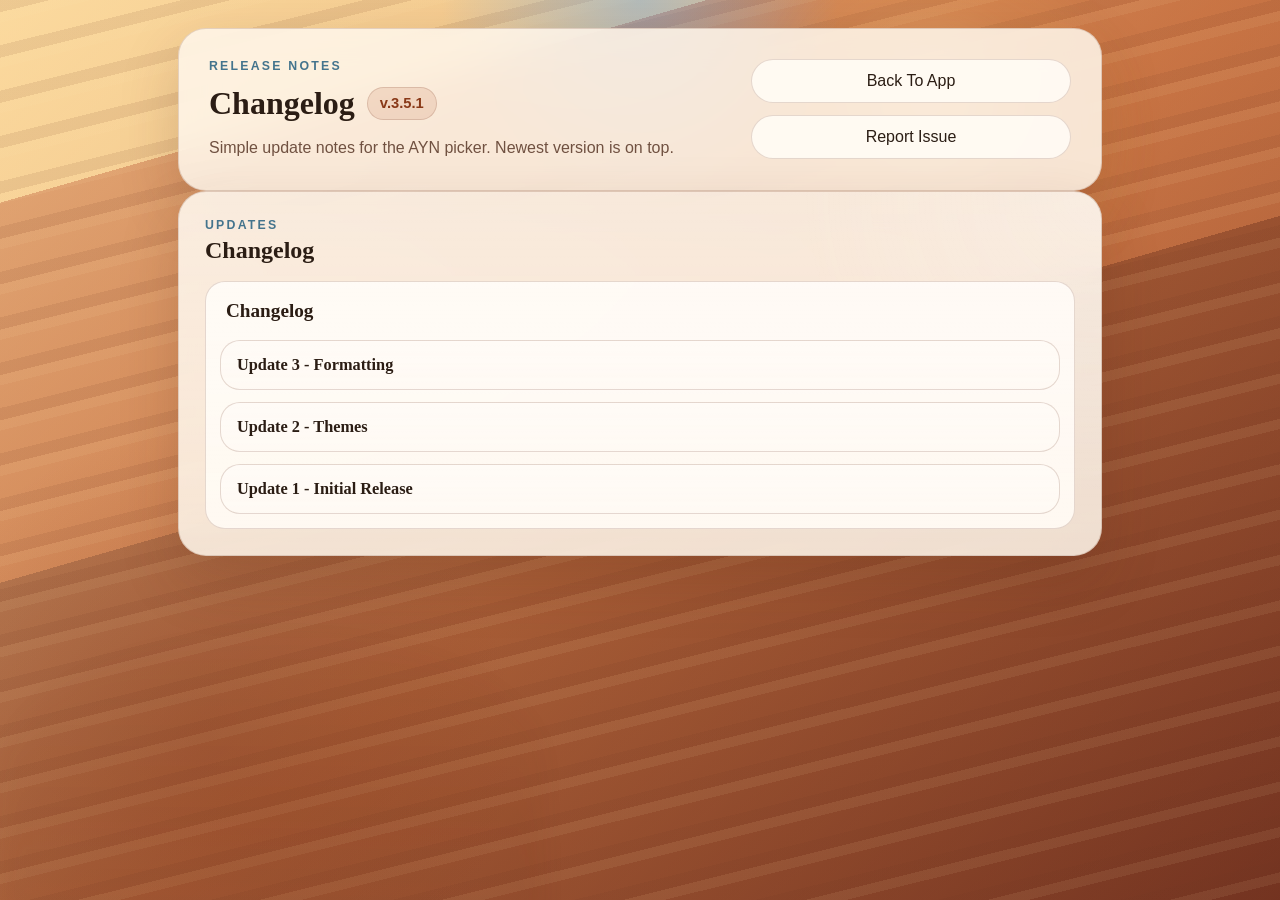
==== commit d36a36ac: "v.3.5.1 v.3.5.1" ====
--- a/changelog.html
+++ b/changelog.html
@@ -8,7 +8,7 @@
     name="description"
     content="Simple release notes for the Which AYN Device Should I Buy project."
   >
-  <link rel="stylesheet" href="styles.css?v=3.4.2">
+  <link rel="stylesheet" href="styles.css?v=3.5.1">
 </head>
 <body data-theme="canyon-dust" data-format="default">
   <div class="theme-atmosphere" aria-hidden="true"></div>
@@ -170,7 +170,7 @@
         <p class="eyebrow">Release Notes</p>
         <div class="hero-title-row">
           <h1>Changelog</h1>
-        <span class="version-badge">v.3.4.2</span>
+        <span class="version-badge">v.3.5.1</span>
         </div>
         <p class="subtitle">
           Simple update notes for the AYN picker. Newest version is on top.
@@ -202,6 +202,28 @@
                   <summary>Update 3 - Formatting</summary>
                   <div class="changelog-group-body">
                     <details class="changelog-group" open>
+                      <summary>3.5</summary>
+                      <div class="changelog-group-body">
+                        <details class="changelog-item" open>
+                          <summary>v.3.5.1</summary>
+                          <div class="changelog-body">
+                            <p>Simple library loadout no longer repeats the same range twice.</p>
+                            <p>Loadout rows now show the total range only for standard systems.</p>
+                          </div>
+                        </details>
+
+                        <details class="changelog-item" open>
+                          <summary>v.3.5.0</summary>
+                          <div class="changelog-body">
+                            <p>Simple now uses checkbox and dropdown controls for ownership, form factor, and SD card planning.</p>
+                            <p>Systems keep the selected row on top and move the chooser into a multi select dropdown.</p>
+                            <p>Library Details were tightened, the advanced section stays conditional, and Loki was added to current device options.</p>
+                          </div>
+                        </details>
+                      </div>
+                    </details>
+
+                    <details class="changelog-group" open>
                       <summary>3.4</summary>
                       <div class="changelog-group-body">
                         <details class="changelog-item" open>
--- a/styles.css
+++ b/styles.css
@@ -1620,6 +1620,10 @@
   color: var(--muted-strong);
 }
 
+.simple-only-control {
+  display: none;
+}
+
 .hint-text {
   font-size: 0.92rem;
   color: var(--muted-strong);
@@ -3120,6 +3124,14 @@
   max-width: 1400px;
 }
 
+body[data-format="simple"] .default-only-control {
+  display: none !important;
+}
+
+body[data-format="simple"] .simple-only-control {
+  display: block;
+}
+
 body[data-format="simple"] .layout-top {
   grid-template-columns: minmax(0, 1fr) minmax(320px, 0.82fr);
   gap: 16px;
@@ -3219,6 +3231,19 @@
   gap: 10px;
 }
 
+body[data-format="simple"] .toggle-row.simple-only-control,
+body[data-format="simple"] .field.simple-only-control {
+  max-width: 760px;
+}
+
+body[data-format="simple"] .toggle-row.simple-only-control {
+  display: flex;
+}
+
+body[data-format="simple"] .field.simple-only-control {
+  display: grid;
+}
+
 body[data-format="simple"] .choice-card span,
 body[data-format="simple"] .field input,
 body[data-format="simple"] .field select,
@@ -3297,9 +3322,49 @@
   gap: 8px;
 }
 
-body[data-format="simple"] .simple-system-divider {
-  height: 1px;
-  background: var(--line);
+body[data-format="simple"] .simple-system-menu {
+  display: grid;
+  gap: 10px;
+  border-top: 1px solid var(--line);
+  padding-top: 10px;
+}
+
+body[data-format="simple"] .simple-system-menu summary {
+  position: relative;
+  cursor: pointer;
+  padding-right: 30px;
+  list-style: none;
+  font-size: 0.86rem;
+  font-weight: 700;
+  color: var(--muted-strong);
+}
+
+body[data-format="simple"] .simple-system-menu summary::-webkit-details-marker {
+  display: none;
+}
+
+body[data-format="simple"] .simple-system-menu summary::after {
+  content: "+";
+  position: absolute;
+  right: 0;
+  top: 50%;
+  transform: translateY(-50%);
+  width: 20px;
+  height: 20px;
+  border: 1px solid var(--line);
+  border-radius: 6px;
+  display: grid;
+  place-items: center;
+  background: var(--surface-3);
+  color: var(--accent-strong);
+}
+
+body[data-format="simple"] .simple-system-menu[open] summary::after {
+  content: "-";
+}
+
+body[data-format="simple"] .simple-system-options {
+  padding-top: 2px;
 }
 
 body[data-format="simple"] .simple-selected-chip {
@@ -3341,10 +3406,10 @@
 
 body[data-format="simple"] .simple-library-row {
   display: grid;
-  grid-template-columns: minmax(150px, 1fr) minmax(130px, 0.8fr) repeat(3, minmax(140px, 0.8fr));
-  gap: 8px;
+  grid-template-columns: minmax(120px, 1fr) minmax(108px, 0.65fr) repeat(3, minmax(112px, 0.72fr));
+  gap: 6px;
   align-items: end;
-  padding: 10px 12px;
+  padding: 8px 10px;
   border-top: 1px solid var(--line);
   background: transparent;
 }
@@ -3354,7 +3419,7 @@
 }
 
 body[data-format="simple"] .simple-library-row-pc {
-  grid-template-columns: minmax(150px, 1fr) minmax(170px, 1fr) repeat(2, minmax(140px, 0.8fr));
+  grid-template-columns: minmax(120px, 1fr) minmax(148px, 0.9fr) repeat(2, minmax(112px, 0.72fr));
 }
 
 body[data-format="simple"] .simple-library-cell {
@@ -3363,50 +3428,50 @@
 }
 
 body[data-format="simple"] .simple-library-system strong {
-  font-size: 0.98rem;
+  font-size: 0.92rem;
 }
 
 body[data-format="simple"] .simple-library-note {
   color: var(--muted);
-  font-size: 0.74rem;
+  font-size: 0.68rem;
   line-height: 1.4;
   text-transform: uppercase;
   letter-spacing: 0.08em;
 }
 
 body[data-format="simple"] .simple-inline-field {
-  gap: 6px;
+  gap: 4px;
 }
 
 body[data-format="simple"] .simple-inline-field span {
-  font-size: 0.8rem;
+  font-size: 0.72rem;
 }
 
 body[data-format="simple"] .simple-inline-stat {
   display: grid;
-  gap: 3px;
-  min-height: 52px;
-  padding: 8px 10px;
+  gap: 2px;
+  min-height: 44px;
+  padding: 7px 8px;
   border: 1px solid var(--line);
   background: var(--surface-3);
 }
 
 body[data-format="simple"] .simple-inline-label {
-  font-size: 0.72rem;
+  font-size: 0.66rem;
   text-transform: uppercase;
   letter-spacing: 0.12em;
   color: var(--muted-strong);
 }
 
 body[data-format="simple"] .simple-inline-value {
-  font-size: 0.96rem;
+  font-size: 0.88rem;
   line-height: 1.2;
 }
 
 body[data-format="simple"] .simple-pc-sheet {
   display: grid;
-  gap: 10px;
-  padding: 12px;
+  gap: 8px;
+  padding: 10px;
   border: 1px solid var(--line);
   border-radius: 12px;
   background: var(--surface-2);
@@ -3420,9 +3485,9 @@
 body[data-format="simple"] .simple-pc-entry {
   display: grid;
   grid-template-columns: 120px minmax(0, 1fr) 140px auto;
-  gap: 8px;
+  gap: 6px;
   align-items: center;
-  padding: 8px 0;
+  padding: 6px 0;
   border-top: 1px solid var(--line);
 }
 
@@ -3431,7 +3496,7 @@
 }
 
 body[data-format="simple"] .simple-pc-entry-label {
-  font-size: 0.82rem;
+  font-size: 0.76rem;
   font-weight: 700;
 }
 
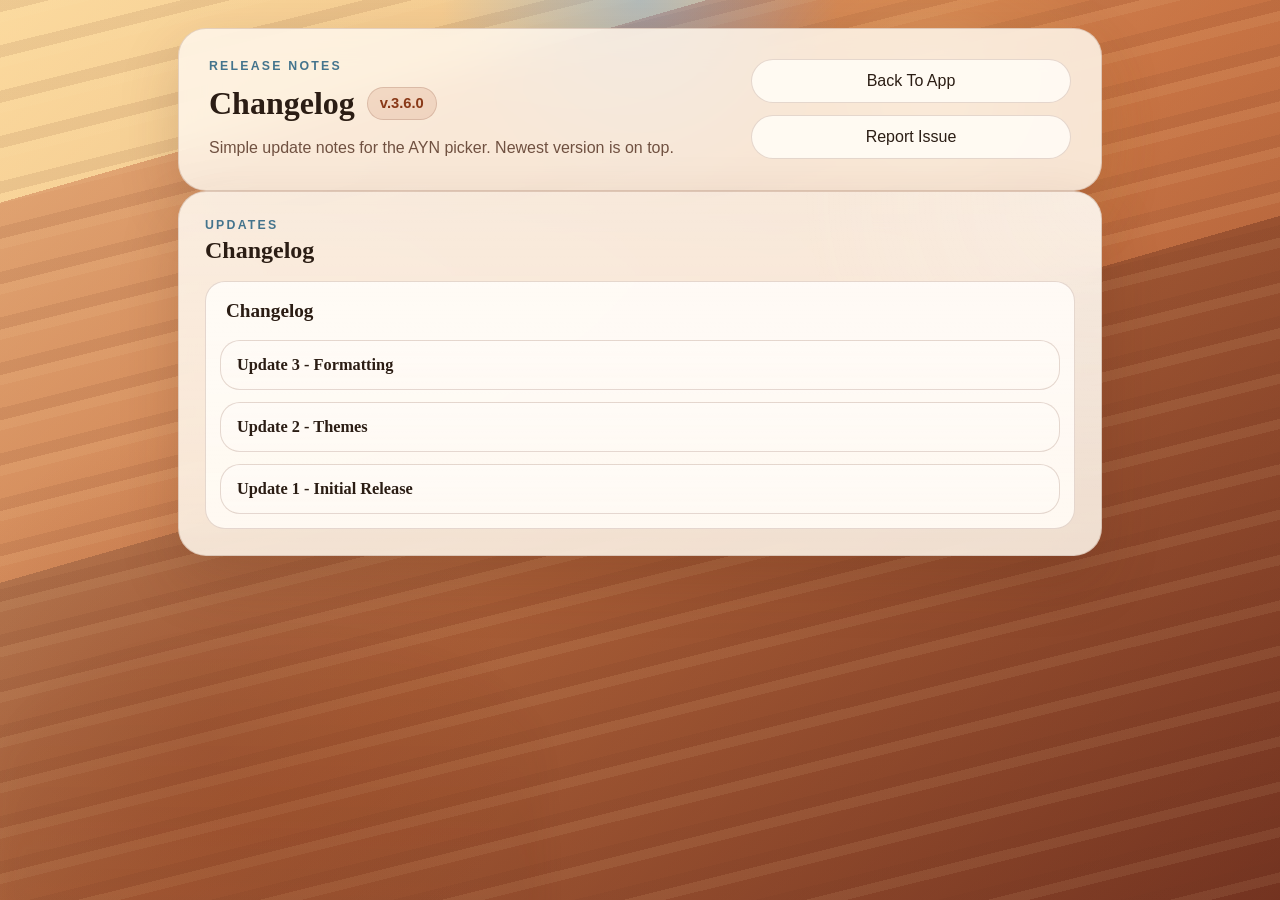
==== commit afb307e1: "v.3.6.0 v.3.6.0" ====
--- a/changelog.html
+++ b/changelog.html
@@ -8,7 +8,7 @@
     name="description"
     content="Simple release notes for the Which AYN Device Should I Buy project."
   >
-  <link rel="stylesheet" href="styles.css?v=3.5.1">
+  <link rel="stylesheet" href="styles.css?v=3.6.0">
 </head>
 <body data-theme="canyon-dust" data-format="default">
   <div class="theme-atmosphere" aria-hidden="true"></div>
@@ -170,7 +170,7 @@
         <p class="eyebrow">Release Notes</p>
         <div class="hero-title-row">
           <h1>Changelog</h1>
-        <span class="version-badge">v.3.5.1</span>
+        <span class="version-badge">v.3.6.0</span>
         </div>
         <p class="subtitle">
           Simple update notes for the AYN picker. Newest version is on top.
@@ -202,6 +202,19 @@
                   <summary>Update 3 - Formatting</summary>
                   <div class="changelog-group-body">
                     <details class="changelog-group" open>
+                      <summary>3.6</summary>
+                      <div class="changelog-group-body">
+                        <details class="changelog-item" open>
+                          <summary>v.3.6.0</summary>
+                          <div class="changelog-body">
+                            <p>Fit Score now includes an info hint across the result views.</p>
+                            <p>The new (i) explains what the score means without changing the recommendation logic.</p>
+                          </div>
+                        </details>
+                      </div>
+                    </details>
+
+                    <details class="changelog-group" open>
                       <summary>3.5</summary>
                       <div class="changelog-group-body">
                         <details class="changelog-item" open>
--- a/styles.css
+++ b/styles.css
@@ -2035,6 +2035,98 @@
   box-shadow: inset 0 0 0 1px var(--surface-2);
 }
 
+.info-label {
+  display: inline-flex;
+  align-items: center;
+  gap: 6px;
+}
+
+.info-hint {
+  position: relative;
+  display: inline-flex;
+  align-items: center;
+  justify-content: center;
+  min-width: 1.38em;
+  height: 1.38em;
+  padding: 0 0.22em;
+  border: 1px solid currentColor;
+  border-radius: 999px;
+  font-size: 0.74em;
+  line-height: 1;
+  font-weight: 700;
+  color: inherit;
+  cursor: help;
+  opacity: 0.88;
+  vertical-align: middle;
+  flex: 0 0 auto;
+}
+
+.info-hint::before,
+.info-hint::after {
+  position: absolute;
+  opacity: 0;
+  pointer-events: none;
+  transition:
+    opacity 0.18s ease,
+    transform 0.18s ease;
+}
+
+.info-hint::before {
+  content: "";
+  left: 9px;
+  top: calc(100% + 5px);
+  width: 10px;
+  height: 10px;
+  border-left: 1px solid var(--line);
+  border-top: 1px solid var(--line);
+  background: var(--panel-strong);
+  transform: rotate(45deg) translateY(4px);
+  z-index: 25;
+}
+
+.info-hint::after {
+  content: attr(data-tip);
+  left: 0;
+  top: calc(100% + 10px);
+  width: min(280px, 70vw);
+  padding: 10px 12px;
+  border-radius: 12px;
+  border: 1px solid var(--line);
+  background: var(--panel-strong);
+  color: var(--text);
+  box-shadow: 0 18px 36px rgba(0, 0, 0, 0.24);
+  text-transform: none;
+  letter-spacing: normal;
+  font-size: 0.82rem;
+  line-height: 1.45;
+  font-weight: 500;
+  white-space: normal;
+  transform: translateY(4px);
+  z-index: 24;
+}
+
+.info-hint:hover::before,
+.info-hint:hover::after,
+.info-hint:focus-visible::before,
+.info-hint:focus-visible::after {
+  opacity: 1;
+}
+
+.info-hint:hover::before,
+.info-hint:focus-visible::before {
+  transform: rotate(45deg) translateY(0);
+}
+
+.info-hint:hover::after,
+.info-hint:focus-visible::after {
+  transform: translateY(0);
+}
+
+.info-hint:focus-visible {
+  outline: 2px solid var(--accent);
+  outline-offset: 2px;
+}
+
 .story-burst-label {
   font-size: 0.84rem;
   text-transform: uppercase;
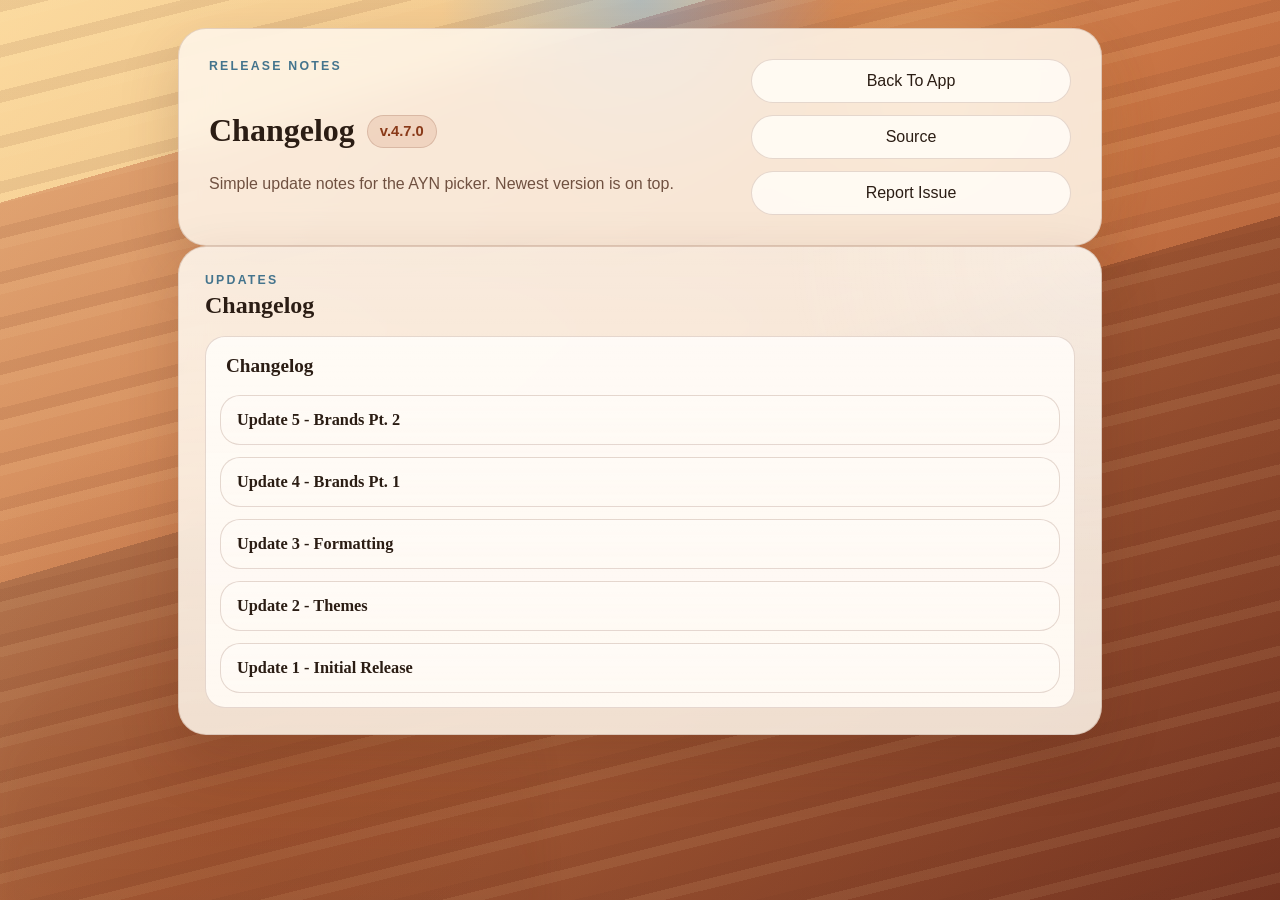
==== commit fdde65b6: "4.x Release Brands Added & Cleanup" ====
--- a/changelog.html
+++ b/changelog.html
@@ -8,7 +8,19 @@
     name="description"
     content="Simple release notes for the Which AYN Device Should I Buy project."
   >
-  <link rel="stylesheet" href="styles.css?v=3.6.0">
+  <link rel="canonical" href="https://chimeragaming.github.io/Which2Buy/changelog.html">
+  <meta property="og:type" content="website">
+  <meta property="og:title" content="Which AYN Device Should I Buy? Changelog">
+  <meta property="og:description" content="Simple release notes for the Which AYN Device Should I Buy project.">
+  <meta property="og:url" content="https://chimeragaming.github.io/Which2Buy/changelog.html">
+  <meta property="og:image" content="https://chimeragaming.github.io/Which2Buy/Which2Buy.png">
+  <meta property="og:image:alt" content="Which AYN Device Should I Buy preview image">
+  <meta name="twitter:card" content="summary_large_image">
+  <meta name="twitter:title" content="Which AYN Device Should I Buy? Changelog">
+  <meta name="twitter:description" content="Simple release notes for the Which AYN Device Should I Buy project.">
+  <meta name="twitter:image" content="https://chimeragaming.github.io/Which2Buy/Which2Buy.png">
+  <meta name="twitter:image:alt" content="Which AYN Device Should I Buy preview image">
+  <link rel="stylesheet" href="styles.css?v=4.7.0">
 </head>
 <body data-theme="canyon-dust" data-format="default">
   <div class="theme-atmosphere" aria-hidden="true"></div>
@@ -170,7 +182,7 @@
         <p class="eyebrow">Release Notes</p>
         <div class="hero-title-row">
           <h1>Changelog</h1>
-        <span class="version-badge">v.3.6.0</span>
+        <span class="version-badge">v.4.7.0</span>
         </div>
         <p class="subtitle">
           Simple update notes for the AYN picker. Newest version is on top.
@@ -178,6 +190,12 @@
       </div>
       <div class="hero-actions">
         <a class="secondary-button" href="index.html">Back To App</a>
+        <a
+          class="secondary-button"
+          href="https://github.com/ChimeraGaming/Which2Buy"
+          target="_blank"
+          rel="noreferrer"
+        >Source</a>
         <a
           class="secondary-button"
           href="https://github.com/ChimeraGaming/Which2Buy/issues"
@@ -199,6 +217,97 @@
               <summary>Changelog</summary>
               <div class="changelog-group-body">
                 <details class="changelog-group">
+                  <summary>Update 5 - Brands Pt. 2</summary>
+                  <div class="changelog-group-body">
+                    <details class="changelog-group" open>
+                      <summary>5.0</summary>
+                      <div class="changelog-group-body">
+                        <details class="changelog-item" open>
+                          <summary>Placeholder</summary>
+                          <div class="changelog-body">
+                            <p>Selecting Brand Preference in Step 1.1.</p>
+                            <p>Steps may change by then. This is just a placeholder for what is coming.</p>
+                          </div>
+                        </details>
+                      </div>
+                    </details>
+                  </div>
+                </details>
+
+                <details class="changelog-group">
+                  <summary>Update 4 - Brands Pt. 1</summary>
+                  <div class="changelog-group-body">
+                    <details class="changelog-group" open>
+                      <summary>4.5 - SD Savings</summary>
+                      <div class="changelog-group-body">
+                        <details class="changelog-item" open>
+                          <summary>v.4.5</summary>
+                          <div class="changelog-body">
+                            <p>Added SD card savings detection for storage heavy ROM libraries.</p>
+                            <p>Default scorecard SD saver notes are now shown as a compact table.</p>
+                            <p>Storage labels now switch to TB once device or pool sizes cross 1024GB.</p>
+                          </div>
+                        </details>
+                      </div>
+                    </details>
+                    <details class="changelog-group" open>
+                      <summary>4.4 - Pricing</summary>
+                      <div class="changelog-group-body">
+                        <details class="changelog-item" open>
+                          <summary>v.4.4.0</summary>
+                          <div class="changelog-body">
+                            <p>Updated current AYN pricing to match the official AYN store.</p>
+                          </div>
+                        </details>
+                      </div>
+                    </details>
+                    <details class="changelog-group" open>
+                      <summary>4.3 - Form Cleanup</summary>
+                      <div class="changelog-group-body">
+                        <details class="changelog-item" open>
+                          <summary>v.4.3</summary>
+                          <div class="changelog-body">
+                            <p>Simple scorecard now uses Where2Buy as the root explorer folder.</p>
+                            <p>Properties V1 was removed and Simple fully took its place as the alternate format.</p>
+                            <p>Removed the redundant ownership question and kept one checkbox for previously owned devices.</p>
+                            <p>Brand and device fields now stay hidden until that box is checked.</p>
+                            <p>Advanced storage reserve controls now stay hidden until the checkbox is checked.</p>
+                            <p>Simple systems picker no longer collapses and stays open for multi select.</p>
+                            <p>Default Performance Score help now pops out above the score card, includes a B breakdown popup, and SD Card now uses one checkbox instead of duplicate controls.</p>
+                          </div>
+                        </details>
+                      </div>
+                    </details>
+                    <details class="changelog-group" open>
+                      <summary>4.2 - Score Cleanup</summary>
+                      <div class="changelog-group-body">
+                        <details class="changelog-item" open>
+                          <summary>v.4.2</summary>
+                          <div class="changelog-body">
+                            <p>Fit Score became Performance Score on a 100 point scale.</p>
+                            <p>Score help was simplified, the white native popup was removed, and the breakdown now matches the final score.</p>
+                          </div>
+                        </details>
+                      </div>
+                    </details>
+                    <details class="changelog-group" open>
+                      <summary>4.1 - Adding Brands</summary>
+                      <div class="changelog-group-body">
+                        <details class="changelog-item" open>
+                          <summary>v.4.1</summary>
+                          <div class="changelog-body">
+                            <p>Added common brands and models for current ownership comparison with AYN.</p>
+                            <p>Added pre order checks for things like Retroid Pocket 6.</p>
+                            <p>Pre order labels now appear when the official site shows that status.</p>
+                            <p>Pt. 2 will add cross brand identification, like AYN to Retroid and ANBERNIC to Miyoo.</p>
+                          </div>
+                        </details>
+                      </div>
+                    </details>
+                  </div>
+                </details>
+
+                <details class="changelog-group">
                   <summary>Update 3 - Formatting</summary>
                   <div class="changelog-group-body">
                     <details class="changelog-group" open>
@@ -217,6 +326,14 @@
                     <details class="changelog-group" open>
                       <summary>3.5</summary>
                       <div class="changelog-group-body">
+                        <details class="changelog-item" open>
+                          <summary>v.3.5.2</summary>
+                          <div class="changelog-body">
+                            <p>Simple now closes the inner systems picker after you select a system.</p>
+                            <p>This only applies to the Step 2 chooser menu, not the whole section fold.</p>
+                          </div>
+                        </details>
+
                         <details class="changelog-item" open>
                           <summary>v.3.5.1</summary>
                           <div class="changelog-body">
--- a/styles.css
+++ b/styles.css
@@ -1578,6 +1578,18 @@
   gap: 8px;
 }
 
+.field[hidden],
+.ownership-stack[hidden],
+.hint-text[hidden],
+[hidden] {
+  display: none !important;
+}
+
+.ownership-stack {
+  display: grid;
+  gap: 12px;
+}
+
 .field label,
 .field > span,
 .field > label {
@@ -1821,6 +1833,10 @@
   background: var(--surface-3);
 }
 
+.advanced-panel[hidden] {
+  display: none !important;
+}
+
 .action-row {
   display: flex;
   flex-wrap: wrap;
@@ -1925,7 +1941,7 @@
 
 .story-hero {
   position: relative;
-  overflow: hidden;
+  overflow: visible;
   padding: clamp(24px, 4vw, 40px);
   background:
     radial-gradient(circle at top right, var(--surface-2), transparent 24%),
@@ -2022,7 +2038,7 @@
 
 .story-burst {
   position: relative;
-  z-index: 1;
+  z-index: 8;
   align-self: stretch;
   display: grid;
   gap: 8px;
@@ -2088,7 +2104,7 @@
   content: attr(data-tip);
   left: 0;
   top: calc(100% + 10px);
-  width: min(280px, 70vw);
+  width: min(440px, calc(100vw - 48px));
   padding: 10px 12px;
   border-radius: 12px;
   border: 1px solid var(--line);
@@ -2100,9 +2116,37 @@
   font-size: 0.82rem;
   line-height: 1.45;
   font-weight: 500;
-  white-space: normal;
+  white-space: pre-line;
   transform: translateY(4px);
   z-index: 24;
+}
+
+.info-hint-pop-top::before {
+  top: auto;
+  bottom: calc(100% + 5px);
+  transform: rotate(45deg) translateY(-4px);
+  z-index: 41;
+}
+
+.info-hint-pop-top::after {
+  top: auto;
+  bottom: calc(100% + 10px);
+  transform: translateY(-4px);
+  z-index: 40;
+}
+
+.info-hint-wide::after {
+  width: min(520px, calc(100vw - 48px));
+}
+
+.story-burst .info-hint-pop-top::before {
+  left: auto;
+  right: 9px;
+}
+
+.story-burst .info-hint-pop-top::after {
+  left: auto;
+  right: 0;
 }
 
 .info-hint:hover::before,
@@ -2119,6 +2163,16 @@
 
 .info-hint:hover::after,
 .info-hint:focus-visible::after {
+  transform: translateY(0);
+}
+
+.info-hint-pop-top:hover::before,
+.info-hint-pop-top:focus-visible::before {
+  transform: rotate(45deg) translateY(0);
+}
+
+.info-hint-pop-top:hover::after,
+.info-hint-pop-top:focus-visible::after {
   transform: translateY(0);
 }
 
@@ -2224,6 +2278,57 @@
   line-height: 1.5;
 }
 
+.story-sd-saver {
+  padding: 14px;
+  border-radius: var(--radius-md);
+  background: var(--surface-4);
+  border: 1px solid var(--line);
+  display: grid;
+  gap: 10px;
+}
+
+.story-sd-saver-copy {
+  margin: 0;
+  color: var(--text);
+  line-height: 1.5;
+}
+
+.story-sd-saver-warning {
+  margin: -2px 0 0;
+  color: var(--muted-strong);
+  line-height: 1.45;
+  font-size: 0.92rem;
+}
+
+.story-sd-saver-table {
+  display: grid;
+  gap: 6px;
+}
+
+.story-sd-saver-row {
+  display: grid;
+  grid-template-columns: minmax(76px, 92px) minmax(0, 1fr) minmax(74px, 92px);
+  gap: 12px;
+  align-items: center;
+  padding: 8px 0;
+  border-top: 1px solid var(--line);
+  color: var(--text);
+}
+
+.story-sd-saver-head {
+  border-top: 0;
+  padding-top: 0;
+  color: var(--muted-strong);
+  font-size: 0.82rem;
+  letter-spacing: 0.08em;
+  text-transform: uppercase;
+}
+
+.story-sd-saver-row span:last-child {
+  text-align: right;
+  font-weight: 700;
+}
+
 .story-meter-grid {
   display: grid;
   gap: 12px;
@@ -2284,7 +2389,7 @@
   display: inline-flex;
   align-items: center;
   justify-content: center;
-  min-width: 56px;
+  min-width: 78px;
   min-height: 56px;
   border-radius: 18px;
   border: 1px solid var(--line);
@@ -2394,7 +2499,7 @@
 }
 
 .candidate-score {
-  min-width: 72px;
+  min-width: 88px;
   text-align: right;
   font-size: 1.15rem;
   font-weight: 700;
@@ -2512,704 +2617,6 @@
 
 .hidden {
   display: none !important;
-}
-
-body[data-format="properties"] {
-  --radius-xl: 12px;
-  --radius-lg: 8px;
-  --radius-md: 5px;
-  --radius-sm: 4px;
-  --shadow: 0 8px 20px rgba(0, 0, 0, 0.14);
-  font-family: "Segoe UI", Tahoma, "Aptos", sans-serif;
-}
-
-body[data-format="properties"] h1,
-body[data-format="properties"] h2,
-body[data-format="properties"] h3,
-body[data-format="properties"] h4 {
-  font-family: "Segoe UI", Tahoma, "Aptos", sans-serif;
-  line-height: 1.15;
-}
-
-body[data-format="properties"] .page-shell {
-  max-width: 1360px;
-  padding: 16px;
-}
-
-body[data-format="properties"] .layout,
-body[data-format="properties"] .layout-top,
-body[data-format="properties"] .page-stack,
-body[data-format="properties"] .system-cards,
-body[data-format="properties"] .snapshot-cards,
-body[data-format="properties"] .results-content,
-body[data-format="properties"] .scorecard-story,
-body[data-format="properties"] .results-grid,
-body[data-format="properties"] .breakdown-grid,
-body[data-format="properties"] .candidate-grid,
-body[data-format="properties"] .story-metric-strip,
-body[data-format="properties"] .story-breakdown-grid,
-body[data-format="properties"] .story-choice-grid,
-body[data-format="properties"] .story-rank-grid,
-body[data-format="properties"] .story-meter-grid,
-body[data-format="properties"] .changelog-list,
-body[data-format="properties"] .changelog-group-body {
-  gap: 8px;
-}
-
-body[data-format="properties"] .layout-top {
-  grid-template-columns: minmax(0, 1.45fr) minmax(280px, 0.82fr);
-}
-
-body[data-format="properties"] .panel,
-body[data-format="properties"] .system-card,
-body[data-format="properties"] .snapshot-card,
-body[data-format="properties"] .result-card,
-body[data-format="properties"] .detail-card,
-body[data-format="properties"] .candidate-card,
-body[data-format="properties"] .breakdown-card,
-body[data-format="properties"] .story-hero,
-body[data-format="properties"] .story-panel,
-body[data-format="properties"] .story-metric-card,
-body[data-format="properties"] .story-meter-card,
-body[data-format="properties"] .story-breakdown-card,
-body[data-format="properties"] .story-choice-card,
-body[data-format="properties"] .story-rank-card,
-body[data-format="properties"] .changelog-group,
-body[data-format="properties"] .changelog-item {
-  backdrop-filter: none;
-  box-shadow:
-    inset 0 1px 0 rgba(255, 255, 255, 0.04),
-    0 3px 10px rgba(0, 0, 0, 0.08);
-}
-
-body[data-format="properties"] .hero,
-body[data-format="properties"] .main-panel,
-body[data-format="properties"] .snapshot-panel,
-body[data-format="properties"] .results-frame,
-body[data-format="properties"] .results-panel,
-body[data-format="properties"] .changelog-page-panel {
-  padding: 16px;
-}
-
-body[data-format="properties"] .hero {
-  gap: 16px;
-}
-
-body[data-format="properties"] .hero-actions {
-  width: min(100%, 260px);
-  gap: 8px;
-}
-
-body[data-format="properties"] .theme-picker-block,
-body[data-format="properties"] .picker-stack {
-  gap: 6px;
-}
-
-body[data-format="properties"] .hero-title-row {
-  gap: 8px;
-}
-
-body[data-format="properties"] h1 {
-  font-size: clamp(1.9rem, 4vw, 2.7rem);
-}
-
-body[data-format="properties"] h2 {
-  font-size: 1.22rem;
-}
-
-body[data-format="properties"] .eyebrow,
-body[data-format="properties"] .section-kicker,
-body[data-format="properties"] .story-kicker,
-body[data-format="properties"] .story-step,
-body[data-format="properties"] .story-metric-label,
-body[data-format="properties"] .story-choice-label,
-body[data-format="properties"] .story-breakdown-label {
-  letter-spacing: 0.1em;
-  font-size: 0.68rem;
-}
-
-body[data-format="properties"] .version-badge,
-body[data-format="properties"] .pill,
-body[data-format="properties"] .tag,
-body[data-format="properties"] .mini-tag,
-body[data-format="properties"] .story-chip {
-  border-radius: 4px;
-}
-
-body[data-format="properties"] .subtitle,
-body[data-format="properties"] .story-lead,
-body[data-format="properties"] .story-body,
-body[data-format="properties"] .story-subnote,
-body[data-format="properties"] .story-metric-copy,
-body[data-format="properties"] .story-meter-copy,
-body[data-format="properties"] .story-breakdown-copy,
-body[data-format="properties"] .story-choice-copy,
-body[data-format="properties"] .story-rank-copy,
-body[data-format="properties"] .hint-text,
-body[data-format="properties"] .inline-note {
-  line-height: 1.45;
-}
-
-body[data-format="properties"] .section-block {
-  gap: 10px;
-  padding: 14px 0;
-}
-
-body[data-format="properties"] .compact-heading {
-  margin-bottom: 10px;
-}
-
-body[data-format="properties"] .choice-row {
-  gap: 8px;
-  grid-template-columns: repeat(auto-fit, minmax(140px, 1fr));
-}
-
-body[data-format="properties"] .choice-card span,
-body[data-format="properties"] .field input,
-body[data-format="properties"] .field select,
-body[data-format="properties"] .toggle-row,
-body[data-format="properties"] .system-chip,
-body[data-format="properties"] .story-list div,
-body[data-format="properties"] .compact-story-list div,
-body[data-format="properties"] .story-subnote,
-body[data-format="properties"] .inline-note {
-  border-radius: 4px;
-  padding: 9px 10px;
-}
-
-body[data-format="properties"] .system-chip {
-  padding: 8px 10px;
-}
-
-body[data-format="properties"] .system-card,
-body[data-format="properties"] .snapshot-card,
-body[data-format="properties"] .result-card,
-body[data-format="properties"] .detail-card,
-body[data-format="properties"] .candidate-card,
-body[data-format="properties"] .breakdown-card,
-body[data-format="properties"] .advanced-panel,
-body[data-format="properties"] .stat-box,
-body[data-format="properties"] .story-metric-card,
-body[data-format="properties"] .story-meter-card,
-body[data-format="properties"] .story-breakdown-card,
-body[data-format="properties"] .story-choice-card,
-body[data-format="properties"] .story-rank-card {
-  padding: 12px;
-}
-
-body[data-format="properties"] .system-card,
-body[data-format="properties"] .story-panel {
-  gap: 12px;
-}
-
-body[data-format="properties"] .system-card-grid {
-  grid-template-columns: repeat(auto-fit, minmax(150px, 1fr));
-  gap: 8px;
-}
-
-body[data-format="properties"] .snapshot-cards {
-  grid-template-columns: repeat(2, minmax(0, 1fr));
-}
-
-body[data-format="properties"] .story-hero {
-  padding: 16px;
-}
-
-body[data-format="properties"] .story-hero::before {
-  width: 10rem;
-  height: 10rem;
-  right: -3rem;
-  top: -3rem;
-}
-
-body[data-format="properties"] .story-hero-grid {
-  grid-template-columns: minmax(0, 1fr) minmax(180px, 220px);
-  gap: 12px;
-}
-
-body[data-format="properties"] .story-title {
-  font-size: clamp(2rem, 4vw, 3.2rem);
-  max-width: none;
-}
-
-body[data-format="properties"] .story-burst {
-  gap: 6px;
-  padding: 14px;
-  border-radius: 6px;
-}
-
-body[data-format="properties"] .story-burst-value {
-  font-size: clamp(2.3rem, 5vw, 3.8rem);
-}
-
-body[data-format="properties"] .story-metric-strip {
-  grid-template-columns: repeat(auto-fit, minmax(180px, 1fr));
-}
-
-body[data-format="properties"] .story-metric-card {
-  min-height: 0;
-}
-
-body[data-format="properties"] .story-metric-value {
-  font-size: clamp(1.5rem, 3vw, 2.2rem);
-  margin: 6px 0;
-}
-
-body[data-format="properties"] .story-panel {
-  padding: 14px;
-  gap: 12px;
-}
-
-body[data-format="properties"] .story-columns {
-  grid-template-columns: minmax(0, 1fr) minmax(220px, 0.78fr);
-  gap: 12px;
-}
-
-body[data-format="properties"] .story-chip-row,
-body[data-format="properties"] .pill-row,
-body[data-format="properties"] .tag-row,
-body[data-format="properties"] .mini-meta {
-  gap: 6px;
-}
-
-body[data-format="properties"] .story-chip,
-body[data-format="properties"] .pill,
-body[data-format="properties"] .tag,
-body[data-format="properties"] .mini-tag {
-  padding: 6px 8px;
-  font-size: 0.8rem;
-}
-
-body[data-format="properties"] .story-meter-track {
-  height: 8px;
-  margin: 6px 0;
-}
-
-body[data-format="properties"] .story-breakdown-grid {
-  grid-template-columns: repeat(auto-fit, minmax(180px, 1fr));
-}
-
-body[data-format="properties"] .story-choice-grid {
-  grid-template-columns: repeat(auto-fit, minmax(220px, 1fr));
-}
-
-body[data-format="properties"] .story-rank-grid {
-  grid-template-columns: repeat(auto-fit, minmax(190px, 1fr));
-}
-
-body[data-format="properties"] .story-rank-index,
-body[data-format="properties"] .story-rank-score {
-  min-width: 42px;
-  min-height: 42px;
-  border-radius: 4px;
-}
-
-body[data-format="properties"] .primary-button,
-body[data-format="properties"] .secondary-button,
-body[data-format="properties"] .mini-button {
-  border-radius: 4px;
-  padding: 9px 12px;
-  box-shadow: none;
-}
-
-body[data-format="properties"] .action-row {
-  padding-top: 14px;
-}
-
-body[data-format="properties"] .changelog-group > summary,
-body[data-format="properties"] .changelog-item summary {
-  font-family: "Segoe UI", Tahoma, "Aptos", sans-serif;
-}
-
-body[data-format="properties"] {
-  --panel: rgba(246, 248, 251, 0.96);
-  --panel-strong: rgba(255, 255, 255, 0.985);
-  --surface-1: rgba(15, 23, 42, 0.018);
-  --surface-2: rgba(15, 23, 42, 0.03);
-  --surface-3: rgba(232, 238, 245, 0.82);
-  --surface-4: rgba(224, 231, 239, 0.9);
-  --surface-5: rgba(214, 223, 233, 0.96);
-  --surface-6: rgba(205, 215, 226, 0.98);
-  --surface-contrast: rgba(0, 0, 0, 0.08);
-  --surface-track: rgba(0, 0, 0, 0.08);
-  --text: #1e2a38;
-  --muted: #596574;
-  --muted-strong: #41505f;
-  --placeholder: rgba(68, 79, 92, 0.62);
-  --line: rgba(27, 39, 52, 0.14);
-  --shadow: 0 30px 90px rgba(0, 0, 0, 0.26), 0 6px 18px rgba(0, 0, 0, 0.12);
-}
-
-body[data-format="properties"] .page-shell,
-body[data-format="properties"] .page-shell-narrow {
-  max-width: 1220px;
-  margin: 44px auto 24px;
-  padding: 0;
-  overflow: hidden;
-  border-radius: 2px;
-  border: 1px solid rgba(19, 28, 38, 0.26);
-  background: rgba(248, 250, 253, 0.96);
-  box-shadow: var(--shadow);
-}
-
-body[data-format="properties"] .hero {
-  display: grid;
-  grid-template-columns: minmax(0, 1fr) minmax(300px, 320px);
-  gap: 16px 18px;
-  margin: 0;
-  padding: 44px 18px 16px;
-  border: 0;
-  border-radius: 0;
-  background:
-    linear-gradient(180deg, rgba(255, 255, 255, 0.98), rgba(245, 248, 252, 0.97) 70%, rgba(239, 243, 248, 0.94));
-  box-shadow: none;
-  backdrop-filter: none;
-  border-bottom: 1px solid rgba(24, 35, 48, 0.12);
-}
-
-body[data-format="properties"] .hero-copy {
-  gap: 8px;
-  max-width: none;
-}
-
-body[data-format="properties"] .eyebrow {
-  letter-spacing: 0;
-  text-transform: none;
-  font-size: 0.78rem;
-  color: #6c7684;
-}
-
-body[data-format="properties"] h1 {
-  font-size: clamp(1.45rem, 3vw, 1.85rem);
-  font-weight: 400;
-  color: var(--accent-strong);
-}
-
-body[data-format="properties"] .subtitle {
-  max-width: none;
-  font-size: 0.9rem;
-  line-height: 1.45;
-}
-
-body[data-format="properties"] .version-badge {
-  border-radius: 3px;
-  padding: 4px 8px;
-  background: rgba(0, 0, 0, 0.04);
-  color: var(--accent-strong);
-}
-
-body[data-format="properties"] .hero-actions {
-  width: 100%;
-  grid-template-columns: repeat(2, minmax(0, 1fr));
-  gap: 6px;
-}
-
-body[data-format="properties"] .picker-stack {
-  grid-column: 1 / -1;
-  display: grid;
-  grid-template-columns: repeat(2, minmax(0, 1fr));
-  gap: 6px;
-}
-
-body[data-format="properties"] .compact-field {
-  gap: 4px;
-}
-
-body[data-format="properties"] .compact-field span {
-  font-size: 0.76rem;
-  color: #677280;
-}
-
-body[data-format="properties"] .layout {
-  gap: 0;
-  background: rgba(255, 255, 255, 0.96);
-}
-
-body[data-format="properties"] .layout-top {
-  grid-template-columns: 220px minmax(0, 1fr);
-  gap: 0;
-  align-items: stretch;
-}
-
-body[data-format="properties"] .main-panel {
-  order: 2;
-  padding: 18px;
-  border: 0;
-  border-radius: 0;
-  box-shadow: none;
-  background: transparent;
-  backdrop-filter: none;
-}
-
-body[data-format="properties"] .sidebar {
-  order: 1;
-  position: static;
-  gap: 0;
-  border-right: 1px solid rgba(24, 35, 48, 0.12);
-  background:
-    linear-gradient(180deg, rgba(248, 250, 252, 0.98), rgba(239, 243, 247, 0.98));
-}
-
-body[data-format="properties"] .snapshot-panel {
-  padding: 14px 12px;
-  border: 0;
-  border-radius: 0;
-  box-shadow: none;
-  background: transparent;
-  backdrop-filter: none;
-}
-
-body[data-format="properties"] .snapshot-panel .section-heading {
-  margin-bottom: 8px;
-}
-
-body[data-format="properties"] .snapshot-panel .section-kicker {
-  display: none;
-}
-
-body[data-format="properties"] .snapshot-panel h2 {
-  font-size: 0.96rem;
-  font-weight: 600;
-  color: #647080;
-}
-
-body[data-format="properties"] .results-panel,
-body[data-format="properties"] .changelog-page-panel {
-  padding: 0;
-  border: 0;
-  border-top: 1px solid rgba(24, 35, 48, 0.12);
-  border-radius: 0;
-  box-shadow: none;
-  background: rgba(255, 255, 255, 0.96);
-  backdrop-filter: none;
-}
-
-body[data-format="properties"] .results-frame {
-  padding: 18px;
-}
-
-body[data-format="properties"] .section-heading {
-  gap: 3px;
-}
-
-body[data-format="properties"] .section-heading h2 {
-  font-size: 1rem;
-  font-weight: 600;
-  color: var(--accent-strong);
-}
-
-body[data-format="properties"] .section-block {
-  gap: 10px;
-  padding: 14px 0;
-  border-bottom: 1px solid rgba(24, 35, 48, 0.1);
-}
-
-body[data-format="properties"] .choice-row {
-  gap: 8px;
-  grid-template-columns: repeat(auto-fit, minmax(150px, 1fr));
-}
-
-body[data-format="properties"] .choice-card span,
-body[data-format="properties"] .field input,
-body[data-format="properties"] .field select,
-body[data-format="properties"] .toggle-row,
-body[data-format="properties"] .system-chip,
-body[data-format="properties"] .advanced-panel,
-body[data-format="properties"] .stat-box,
-body[data-format="properties"] .inline-note,
-body[data-format="properties"] .story-subnote,
-body[data-format="properties"] .story-list div,
-body[data-format="properties"] .compact-story-list div {
-  border-radius: 3px;
-  background: linear-gradient(180deg, rgba(255, 255, 255, 0.98), rgba(245, 248, 251, 0.98));
-  border-color: rgba(24, 35, 48, 0.14);
-  box-shadow: inset 0 1px 0 rgba(255, 255, 255, 0.82);
-}
-
-body[data-format="properties"] .choice-card span,
-body[data-format="properties"] .field input,
-body[data-format="properties"] .field select,
-body[data-format="properties"] .toggle-row {
-  padding: 9px 10px;
-}
-
-body[data-format="properties"] .choice-card input:checked + span,
-body[data-format="properties"] .system-chip.is-selected {
-  border-color: rgba(56, 102, 168, 0.36);
-  background:
-    linear-gradient(180deg, rgba(229, 238, 248, 0.98), rgba(217, 229, 244, 0.98));
-  box-shadow:
-    inset 0 1px 0 rgba(255, 255, 255, 0.86),
-    0 0 0 1px rgba(56, 102, 168, 0.08);
-}
-
-body[data-format="properties"] .system-card,
-body[data-format="properties"] .story-hero,
-body[data-format="properties"] .story-panel,
-body[data-format="properties"] .story-metric-card,
-body[data-format="properties"] .story-meter-card,
-body[data-format="properties"] .story-breakdown-card,
-body[data-format="properties"] .story-choice-card,
-body[data-format="properties"] .story-rank-card,
-body[data-format="properties"] .snapshot-card,
-body[data-format="properties"] .result-card,
-body[data-format="properties"] .detail-card,
-body[data-format="properties"] .candidate-card,
-body[data-format="properties"] .breakdown-card,
-body[data-format="properties"] .changelog-group,
-body[data-format="properties"] .changelog-item {
-  border-radius: 3px;
-  box-shadow: none;
-}
-
-body[data-format="properties"] .properties-empty {
-  padding: 24px 18px;
-  border: 1px solid rgba(24, 35, 48, 0.14);
-  border-radius: 3px;
-  background: rgba(255, 255, 255, 0.98);
-  color: #55616f;
-  line-height: 1.55;
-}
-
-body[data-format="properties"] .properties-sheet {
-  border: 1px solid rgba(24, 35, 48, 0.14);
-  border-radius: 3px;
-  background: rgba(255, 255, 255, 0.985);
-  overflow: hidden;
-}
-
-body[data-format="properties"] .properties-sheet-header {
-  display: grid;
-  grid-template-columns: minmax(0, 1fr) minmax(220px, 280px);
-  gap: 22px;
-  align-items: center;
-  padding: 16px;
-  background:
-    linear-gradient(180deg, rgba(255, 255, 255, 0.99), rgba(244, 247, 251, 0.98));
-  border-bottom: 1px solid rgba(24, 35, 48, 0.12);
-}
-
-body[data-format="properties"] .properties-sheet-copy {
-  display: grid;
-  gap: 8px;
-}
-
-body[data-format="properties"] .properties-caption {
-  color: #2f5d95;
-  font-size: 1rem;
-}
-
-body[data-format="properties"] .properties-sheet-title {
-  font-family: "Segoe UI", Tahoma, "Aptos", sans-serif;
-  font-size: clamp(1.8rem, 4vw, 2.35rem);
-  font-weight: 300;
-  color: #1c2b3b;
-}
-
-body[data-format="properties"] .properties-sheet-lead {
-  color: #556270;
-  line-height: 1.5;
-  max-width: 70ch;
-}
-
-body[data-format="properties"] .properties-logo-panel {
-  display: grid;
-  gap: 8px;
-  align-content: center;
-  align-self: stretch;
-  padding-left: 18px;
-  border-left: 1px solid rgba(24, 35, 48, 0.12);
-}
-
-body[data-format="properties"] .properties-group {
-  padding: 0 16px 12px;
-}
-
-body[data-format="properties"] .properties-group + .properties-group {
-  border-top: 1px solid rgba(24, 35, 48, 0.1);
-}
-
-body[data-format="properties"] .properties-group-title {
-  margin: 12px 0 6px;
-  font-family: "Segoe UI", Tahoma, "Aptos", sans-serif;
-  font-size: 1rem;
-  font-weight: 600;
-  color: #2d3e54;
-}
-
-body[data-format="properties"] .properties-row {
-  display: grid;
-  grid-template-columns: 210px minmax(0, 1fr);
-  gap: 12px;
-  padding: 5px 0;
-}
-
-body[data-format="properties"] .properties-row-label {
-  color: #5e6976;
-  font-size: 0.88rem;
-}
-
-body[data-format="properties"] .properties-row-value {
-  color: #1d2734;
-  font-size: 0.92rem;
-  font-weight: 600;
-}
-
-body[data-format="properties"] .properties-library {
-  display: grid;
-}
-
-body[data-format="properties"] .properties-library-row {
-  display: grid;
-  grid-template-columns: 140px 110px minmax(0, 1fr);
-  gap: 12px;
-  padding: 6px 0;
-  border-top: 1px solid rgba(24, 35, 48, 0.06);
-}
-
-body[data-format="properties"] .properties-library-row:first-child {
-  border-top: 0;
-}
-
-body[data-format="properties"] .properties-library-name {
-  color: #1f2a36;
-  font-weight: 600;
-}
-
-body[data-format="properties"] .properties-library-count {
-  color: #5c6876;
-  font-size: 0.86rem;
-}
-
-body[data-format="properties"] .properties-library-total {
-  color: #2c3a49;
-  font-size: 0.9rem;
-}
-
-body[data-format="properties"] .properties-note-list {
-  display: grid;
-  gap: 8px;
-  padding-top: 6px;
-}
-
-body[data-format="properties"] .properties-note {
-  padding: 8px 10px;
-  border: 1px solid rgba(24, 35, 48, 0.1);
-  border-radius: 3px;
-  background: rgba(243, 246, 250, 0.96);
-  color: #24303d;
-  line-height: 1.45;
-}
-
-body[data-format="properties"] .changelog-group,
-body[data-format="properties"] .changelog-item {
-  background:
-    linear-gradient(180deg, rgba(255, 255, 255, 0.99), rgba(245, 248, 251, 0.99));
-}
-
-body[data-format="properties"] .changelog-group > summary,
-body[data-format="properties"] .changelog-item summary {
-  color: #1f2a36;
 }
 
 body[data-format="simple"] .page-shell {
@@ -3421,38 +2828,10 @@
   padding-top: 10px;
 }
 
-body[data-format="simple"] .simple-system-menu summary {
-  position: relative;
-  cursor: pointer;
-  padding-right: 30px;
-  list-style: none;
+body[data-format="simple"] .simple-system-label {
   font-size: 0.86rem;
   font-weight: 700;
   color: var(--muted-strong);
-}
-
-body[data-format="simple"] .simple-system-menu summary::-webkit-details-marker {
-  display: none;
-}
-
-body[data-format="simple"] .simple-system-menu summary::after {
-  content: "+";
-  position: absolute;
-  right: 0;
-  top: 50%;
-  transform: translateY(-50%);
-  width: 20px;
-  height: 20px;
-  border: 1px solid var(--line);
-  border-radius: 6px;
-  display: grid;
-  place-items: center;
-  background: var(--surface-3);
-  color: var(--accent-strong);
-}
-
-body[data-format="simple"] .simple-system-menu[open] summary::after {
-  content: "-";
 }
 
 body[data-format="simple"] .simple-system-options {
@@ -3638,6 +3017,41 @@
   font-size: 0.88rem;
 }
 
+body[data-format="simple"] .simple-explorer-path {
+  display: flex;
+  flex-wrap: wrap;
+  gap: 8px;
+  align-items: center;
+  color: #cad8e3;
+  font-size: 0.9rem;
+}
+
+body[data-format="simple"] .simple-explorer-host,
+body[data-format="simple"] .simple-explorer-node {
+  display: inline-flex;
+  align-items: center;
+  min-height: 30px;
+  padding: 0 10px;
+  border-radius: 9px;
+  border: 1px solid rgba(255, 255, 255, 0.08);
+  background: rgba(255, 255, 255, 0.04);
+}
+
+body[data-format="simple"] .simple-explorer-host {
+  color: #f5fbff;
+  font-weight: 700;
+}
+
+body[data-format="simple"] .simple-explorer-node {
+  color: #d7e6f2;
+}
+
+body[data-format="simple"] .simple-explorer-node::before {
+  content: "\\";
+  color: #7f97aa;
+  margin-right: 8px;
+}
+
 body[data-format="simple"] .simple-terminal-command {
   color: var(--accent);
   font-size: 0.92rem;
@@ -3725,41 +3139,6 @@
     grid-template-columns: 1fr;
   }
 
-  body[data-format="properties"] .page-shell,
-  body[data-format="properties"] .page-shell-narrow {
-    margin-top: 20px;
-  }
-
-  body[data-format="properties"] .hero {
-    grid-template-columns: 1fr;
-  }
-
-  body[data-format="properties"] .hero-actions {
-    grid-template-columns: 1fr 1fr;
-  }
-
-  body[data-format="properties"] .layout-top {
-    grid-template-columns: 1fr;
-  }
-
-  body[data-format="properties"] .sidebar {
-    border-right: 0;
-    border-bottom: 1px solid rgba(24, 35, 48, 0.12);
-  }
-
-  body[data-format="properties"] .properties-sheet-header,
-  body[data-format="properties"] .properties-row,
-  body[data-format="properties"] .properties-library-row {
-    grid-template-columns: 1fr;
-  }
-
-  body[data-format="properties"] .properties-logo-panel {
-    border-left: 0;
-    border-top: 1px solid rgba(24, 35, 48, 0.12);
-    padding-left: 0;
-    padding-top: 12px;
-  }
-
   body[data-format="simple"] .layout-top,
   body[data-format="simple"] .simple-library-row,
   body[data-format="simple"] .simple-library-row-pc,
@@ -3814,24 +3193,6 @@
     max-width: none;
   }
 
-  body[data-format="properties"] .hero-actions,
-  body[data-format="properties"] .picker-stack,
-  body[data-format="properties"] .snapshot-cards {
-    grid-template-columns: 1fr;
-  }
-
-  body[data-format="properties"] .page-shell,
-  body[data-format="properties"] .page-shell-narrow {
-    margin-top: 12px;
-  }
-
-  body[data-format="properties"] .hero,
-  body[data-format="properties"] .main-panel,
-  body[data-format="properties"] .snapshot-panel,
-  body[data-format="properties"] .results-frame {
-    padding: 14px;
-  }
-
   body[data-format="simple"] .simple-prompt-line {
     grid-template-columns: 1fr;
     gap: 4px;
@@ -3839,548 +3200,6 @@
 
   body[data-format="simple"] .simple-prompt-dots {
     display: none;
-  }
-}
-
-body[data-format="properties"] {
-  --properties-shell: rgba(18, 13, 46, 0.94);
-  --properties-panel: rgba(26, 20, 64, 0.9);
-  --properties-panel-strong: rgba(34, 26, 81, 0.95);
-  --properties-field: rgba(255, 255, 255, 0.05);
-  --properties-field-strong: rgba(255, 255, 255, 0.1);
-  --properties-line: rgba(178, 164, 255, 0.14);
-  --properties-text: #f7f4ff;
-  --properties-muted: rgba(234, 229, 255, 0.8);
-  --properties-hint: rgba(234, 229, 255, 0.64);
-}
-
-body[data-format="properties"] .page-shell,
-body[data-format="properties"] .page-shell-narrow {
-  max-width: 1140px;
-  margin: 28px auto 36px;
-  padding: 0;
-  border: 0;
-  border-radius: 0;
-  background: transparent;
-  box-shadow: none;
-  overflow: visible;
-}
-
-body[data-format="properties"] .hero,
-body[data-format="properties"] .main-panel,
-body[data-format="properties"] .snapshot-panel,
-body[data-format="properties"] .results-panel,
-body[data-format="properties"] .changelog-page-panel {
-  border: 1px solid var(--properties-line);
-  border-radius: 14px;
-  background:
-    linear-gradient(180deg, rgba(255, 255, 255, 0.03), rgba(255, 255, 255, 0.015)),
-    linear-gradient(180deg, var(--properties-panel-strong), var(--properties-panel));
-  box-shadow: none;
-  backdrop-filter: blur(16px);
-}
-
-body[data-format="properties"] .hero {
-  grid-template-columns: minmax(0, 1fr) minmax(280px, 340px);
-  gap: 16px 18px;
-  margin: 0 0 18px;
-  padding: 16px 18px;
-}
-
-body[data-format="properties"] .hero-copy {
-  gap: 10px;
-}
-
-body[data-format="properties"] .eyebrow {
-  font-size: 0.78rem;
-  letter-spacing: 0.14em;
-  text-transform: uppercase;
-  color: var(--accent-strong);
-}
-
-body[data-format="properties"] h1,
-body[data-format="properties"] .subtitle,
-body[data-format="properties"] .version-badge {
-  color: var(--properties-text);
-}
-
-body[data-format="properties"] h1 {
-  font-size: clamp(1.8rem, 4vw, 2.35rem);
-  font-weight: 700;
-}
-
-body[data-format="properties"] .subtitle {
-  max-width: 68ch;
-  font-size: 0.96rem;
-  line-height: 1.55;
-}
-
-body[data-format="properties"] .version-badge {
-  border-radius: 999px;
-  background: rgba(255, 255, 255, 0.08);
-  border: 1px solid var(--properties-line);
-}
-
-body[data-format="properties"] .hero-actions {
-  width: 100%;
-  grid-template-columns: repeat(2, minmax(0, 1fr));
-  gap: 10px;
-  align-self: stretch;
-}
-
-body[data-format="properties"] .picker-stack {
-  grid-column: 1 / -1;
-  display: grid;
-  grid-template-columns: repeat(2, minmax(0, 1fr));
-  gap: 10px;
-}
-
-body[data-format="properties"] .compact-field,
-body[data-format="properties"] .theme-picker-block {
-  width: 100%;
-}
-
-body[data-format="properties"] .compact-field span,
-body[data-format="properties"] .field label,
-body[data-format="properties"] .field > span {
-  color: var(--properties-muted);
-}
-
-body[data-format="properties"] .layout {
-  gap: 18px;
-  background: transparent;
-}
-
-body[data-format="properties"] .layout-top {
-  grid-template-columns: 1fr;
-  gap: 18px;
-}
-
-body[data-format="properties"] .main-panel,
-body[data-format="properties"] .snapshot-panel,
-body[data-format="properties"] .results-frame {
-  padding: 18px;
-}
-
-body[data-format="properties"] .sidebar {
-  order: 2;
-  position: static;
-  gap: 18px;
-  border: 0;
-  background: transparent;
-}
-
-body[data-format="properties"] .results-panel,
-body[data-format="properties"] .changelog-page-panel {
-  padding: 0;
-}
-
-body[data-format="properties"] .results-frame {
-  padding: 18px;
-}
-
-body[data-format="properties"] .section-kicker {
-  display: none;
-}
-
-body[data-format="properties"] .section-heading,
-body[data-format="properties"] .properties-group-heading {
-  display: grid;
-  grid-template-columns: auto minmax(0, 1fr) auto;
-  align-items: center;
-  gap: 12px;
-  margin: 0;
-}
-
-body[data-format="properties"] .section-heading::before,
-body[data-format="properties"] .properties-group-heading::before {
-  content: "";
-  grid-column: 2;
-  height: 1px;
-  background: linear-gradient(90deg, var(--properties-line), transparent);
-}
-
-body[data-format="properties"] .section-heading::after {
-  content: "-";
-  grid-column: 3;
-  display: grid;
-  place-items: center;
-  width: 20px;
-  height: 20px;
-  border: 1px solid var(--properties-line);
-  border-radius: 4px;
-  background: var(--properties-field);
-  color: var(--properties-text);
-  font-size: 0.9rem;
-  line-height: 1;
-}
-
-body[data-format="properties"] .section-heading h2,
-body[data-format="properties"] .snapshot-panel h2,
-body[data-format="properties"] .results-frame .section-heading h2,
-body[data-format="properties"] .changelog-page-panel .section-heading h2,
-body[data-format="properties"] .properties-group-title {
-  grid-column: 1;
-  margin: 0;
-  font-family: "Trebuchet MS", "Aptos", "Segoe UI", sans-serif;
-  font-size: 1.05rem;
-  font-weight: 700;
-  color: var(--properties-text);
-}
-
-body[data-format="properties"] .section-block {
-  gap: 12px;
-  padding: 16px 0 18px;
-  border-bottom: 1px solid rgba(255, 255, 255, 0.07);
-}
-
-body[data-format="properties"] .section-block:first-child {
-  padding-top: 0;
-}
-
-body[data-format="properties"] .choice-row {
-  gap: 10px;
-  grid-template-columns: repeat(auto-fit, minmax(180px, 1fr));
-}
-
-body[data-format="properties"] .choice-card span,
-body[data-format="properties"] .field input,
-body[data-format="properties"] .field select,
-body[data-format="properties"] .toggle-row,
-body[data-format="properties"] .system-chip,
-body[data-format="properties"] .advanced-panel,
-body[data-format="properties"] .stat-box,
-body[data-format="properties"] .inline-note,
-body[data-format="properties"] .pc-row,
-body[data-format="properties"] .pc-entry-hint {
-  border-radius: 8px;
-  border: 1px solid var(--properties-line);
-  background: var(--properties-field);
-  box-shadow: none;
-}
-
-body[data-format="properties"] .choice-card span,
-body[data-format="properties"] .field input,
-body[data-format="properties"] .field select,
-body[data-format="properties"] .toggle-row {
-  min-height: 46px;
-  padding: 10px 14px;
-  color: var(--properties-text);
-}
-
-body[data-format="properties"] .field input,
-body[data-format="properties"] .field select {
-  color: var(--properties-text);
-}
-
-body[data-format="properties"] .field input::placeholder {
-  color: var(--properties-hint);
-}
-
-body[data-format="properties"] .hint-text,
-body[data-format="properties"] .save-status {
-  color: var(--properties-hint);
-}
-
-body[data-format="properties"] .choice-card input:checked + span,
-body[data-format="properties"] .system-chip.is-selected,
-body[data-format="properties"] .toggle-row:has(input:checked) {
-  border-color: rgba(255, 255, 255, 0.16);
-  background:
-    linear-gradient(180deg, rgba(255, 255, 255, 0.11), rgba(255, 255, 255, 0.07)),
-    linear-gradient(180deg, rgba(255, 255, 255, 0.03), rgba(255, 255, 255, 0.03));
-  box-shadow: 0 0 0 1px rgba(255, 255, 255, 0.03);
-}
-
-body[data-format="properties"] .system-chip {
-  min-height: 42px;
-  padding: 0 14px;
-  color: var(--properties-text);
-}
-
-body[data-format="properties"] .system-chip.is-selected {
-  color: #ffffff;
-  border-color: rgba(255, 255, 255, 0.18);
-  background:
-    linear-gradient(180deg, rgba(255, 255, 255, 0.14), rgba(255, 255, 255, 0.06)),
-    linear-gradient(180deg, rgba(86, 68, 177, 0.95), rgba(34, 26, 81, 0.95));
-}
-
-body[data-format="properties"] .system-card {
-  border: 1px solid var(--properties-line);
-  border-radius: 12px;
-  background:
-    linear-gradient(180deg, rgba(255, 255, 255, 0.05), rgba(255, 255, 255, 0.03)),
-    linear-gradient(180deg, rgba(44, 35, 102, 0.9), rgba(30, 24, 72, 0.92));
-  box-shadow: none;
-}
-
-body[data-format="properties"] .stat-box {
-  color: var(--properties-text);
-}
-
-body[data-format="properties"] .stat-box span {
-  color: var(--properties-hint);
-}
-
-body[data-format="properties"] .primary-button,
-body[data-format="properties"] .secondary-button {
-  border-radius: 8px;
-}
-
-body[data-format="properties"] .snapshot-cards,
-body[data-format="properties"] .properties-snapshot,
-body[data-format="properties"] .properties-sheet {
-  display: grid;
-  gap: 16px;
-}
-
-body[data-format="properties"] .properties-empty {
-  padding: 16px;
-  border: 1px solid var(--properties-line);
-  border-radius: 10px;
-  background: var(--properties-field);
-  color: var(--properties-muted);
-  line-height: 1.55;
-}
-
-body[data-format="properties"] .properties-sheet {
-  border: 0;
-  border-radius: 0;
-  background: transparent;
-}
-
-body[data-format="properties"] .properties-sheet-header {
-  display: grid;
-  grid-template-columns: minmax(0, 1fr) auto;
-  gap: 14px;
-  padding: 16px;
-  border: 1px solid var(--properties-line);
-  border-radius: 12px;
-  background:
-    linear-gradient(180deg, rgba(255, 255, 255, 0.06), rgba(255, 255, 255, 0.03)),
-    linear-gradient(180deg, rgba(47, 38, 110, 0.94), rgba(30, 24, 72, 0.94));
-}
-
-body[data-format="properties"] .properties-sheet-copy {
-  display: grid;
-  gap: 8px;
-}
-
-body[data-format="properties"] .properties-caption {
-  margin: 0;
-  font-size: 0.78rem;
-  letter-spacing: 0.14em;
-  text-transform: uppercase;
-  color: var(--accent-strong);
-}
-
-body[data-format="properties"] .properties-sheet-title {
-  margin: 0;
-  font-size: clamp(1.8rem, 4vw, 2.55rem);
-  font-weight: 700;
-  color: var(--properties-text);
-}
-
-body[data-format="properties"] .properties-sheet-lead {
-  margin: 0;
-  max-width: 70ch;
-  color: var(--properties-muted);
-  line-height: 1.55;
-}
-
-body[data-format="properties"] .properties-logo-panel {
-  display: flex;
-  flex-wrap: wrap;
-  gap: 8px;
-  justify-content: flex-end;
-  align-content: flex-start;
-  padding: 0;
-  border: 0;
-}
-
-body[data-format="properties"] .properties-hero-pill {
-  display: inline-flex;
-  align-items: center;
-  min-height: 38px;
-  padding: 8px 12px;
-  border: 1px solid var(--properties-line);
-  border-radius: 999px;
-  background: rgba(255, 255, 255, 0.07);
-  color: var(--properties-text);
-  font-size: 0.84rem;
-  font-weight: 700;
-}
-
-body[data-format="properties"] .properties-group {
-  padding: 0;
-  border: 0;
-  background: transparent;
-}
-
-body[data-format="properties"] .properties-group + .properties-group {
-  border-top: 0;
-}
-
-body[data-format="properties"] .properties-group-body {
-  display: grid;
-  gap: 10px;
-  padding-top: 12px;
-}
-
-body[data-format="properties"] .properties-group-toggle {
-  grid-column: 3;
-  display: grid;
-  place-items: center;
-  width: 20px;
-  height: 20px;
-  border: 1px solid var(--properties-line);
-  border-radius: 4px;
-  background: var(--properties-field);
-  color: var(--properties-text);
-  font-size: 0.9rem;
-  line-height: 1;
-}
-
-body[data-format="properties"] .properties-row {
-  display: grid;
-  grid-template-columns: minmax(140px, 180px) minmax(0, 1fr);
-  gap: 14px;
-  padding: 0;
-}
-
-body[data-format="properties"] .properties-row-label {
-  display: flex;
-  align-items: center;
-  min-height: 46px;
-  color: var(--properties-muted);
-  font-size: 0.92rem;
-}
-
-body[data-format="properties"] .properties-row-value {
-  display: flex;
-  align-items: center;
-  min-height: 46px;
-  padding: 10px 14px;
-  border: 1px solid var(--properties-line);
-  border-radius: 8px;
-  background: var(--properties-field);
-  color: var(--properties-text);
-  font-size: 0.95rem;
-  font-weight: 700;
-}
-
-body[data-format="properties"] .properties-library {
-  display: grid;
-  gap: 10px;
-}
-
-body[data-format="properties"] .properties-library-row {
-  display: grid;
-  grid-template-columns: 140px 120px minmax(0, 1fr);
-  gap: 10px;
-  padding: 0;
-  border-top: 0;
-}
-
-body[data-format="properties"] .properties-library-row > span {
-  display: flex;
-  align-items: center;
-  min-height: 46px;
-  padding: 10px 14px;
-  border: 1px solid var(--properties-line);
-  border-radius: 8px;
-  background: var(--properties-field);
-}
-
-body[data-format="properties"] .properties-library-name {
-  color: var(--properties-text);
-  font-weight: 700;
-}
-
-body[data-format="properties"] .properties-library-count {
-  color: var(--properties-muted);
-  font-size: 0.88rem;
-}
-
-body[data-format="properties"] .properties-library-total {
-  color: var(--properties-text);
-  font-size: 0.9rem;
-  font-weight: 700;
-}
-
-body[data-format="properties"] .properties-note-list {
-  display: grid;
-  gap: 10px;
-  padding-top: 0;
-}
-
-body[data-format="properties"] .properties-note {
-  padding: 12px 14px;
-  border: 1px solid var(--properties-line);
-  border-radius: 8px;
-  background: var(--properties-field);
-  color: var(--properties-muted);
-  line-height: 1.55;
-}
-
-body[data-format="properties"] .changelog-shell {
-  padding: 18px;
-  border-radius: 14px;
-  background:
-    linear-gradient(180deg, rgba(255, 255, 255, 0.03), rgba(255, 255, 255, 0.015)),
-    linear-gradient(180deg, var(--properties-panel-strong), var(--properties-panel));
-  border: 1px solid var(--properties-line);
-}
-
-body[data-format="properties"] .changelog-group,
-body[data-format="properties"] .changelog-item {
-  border-radius: 12px;
-  border-color: var(--properties-line);
-  background: rgba(255, 255, 255, 0.03);
-  box-shadow: none;
-}
-
-body[data-format="properties"] .changelog-group > summary,
-body[data-format="properties"] .changelog-item summary {
-  color: var(--properties-text);
-}
-
-body[data-format="properties"] .changelog-body,
-body[data-format="properties"] .changelog-group-body {
-  color: var(--properties-muted);
-}
-
-@media (max-width: 980px) {
-  body[data-format="properties"] .hero,
-  body[data-format="properties"] .properties-sheet-header,
-  body[data-format="properties"] .properties-row,
-  body[data-format="properties"] .properties-library-row {
-    grid-template-columns: 1fr;
-  }
-
-  body[data-format="properties"] .hero-actions,
-  body[data-format="properties"] .picker-stack {
-    grid-template-columns: 1fr;
-  }
-
-  body[data-format="properties"] .properties-logo-panel {
-    justify-content: flex-start;
-  }
-}
-
-@media (max-width: 760px) {
-  body[data-format="properties"] .page-shell,
-  body[data-format="properties"] .page-shell-narrow {
-    margin-top: 18px;
-  }
-
-  body[data-format="properties"] .hero,
-  body[data-format="properties"] .main-panel,
-  body[data-format="properties"] .snapshot-panel,
-  body[data-format="properties"] .results-frame,
-  body[data-format="properties"] .changelog-shell {
-    padding: 16px;
   }
 }
 
@@ -4462,3 +3281,4 @@
     animation: none;
   }
 }
+
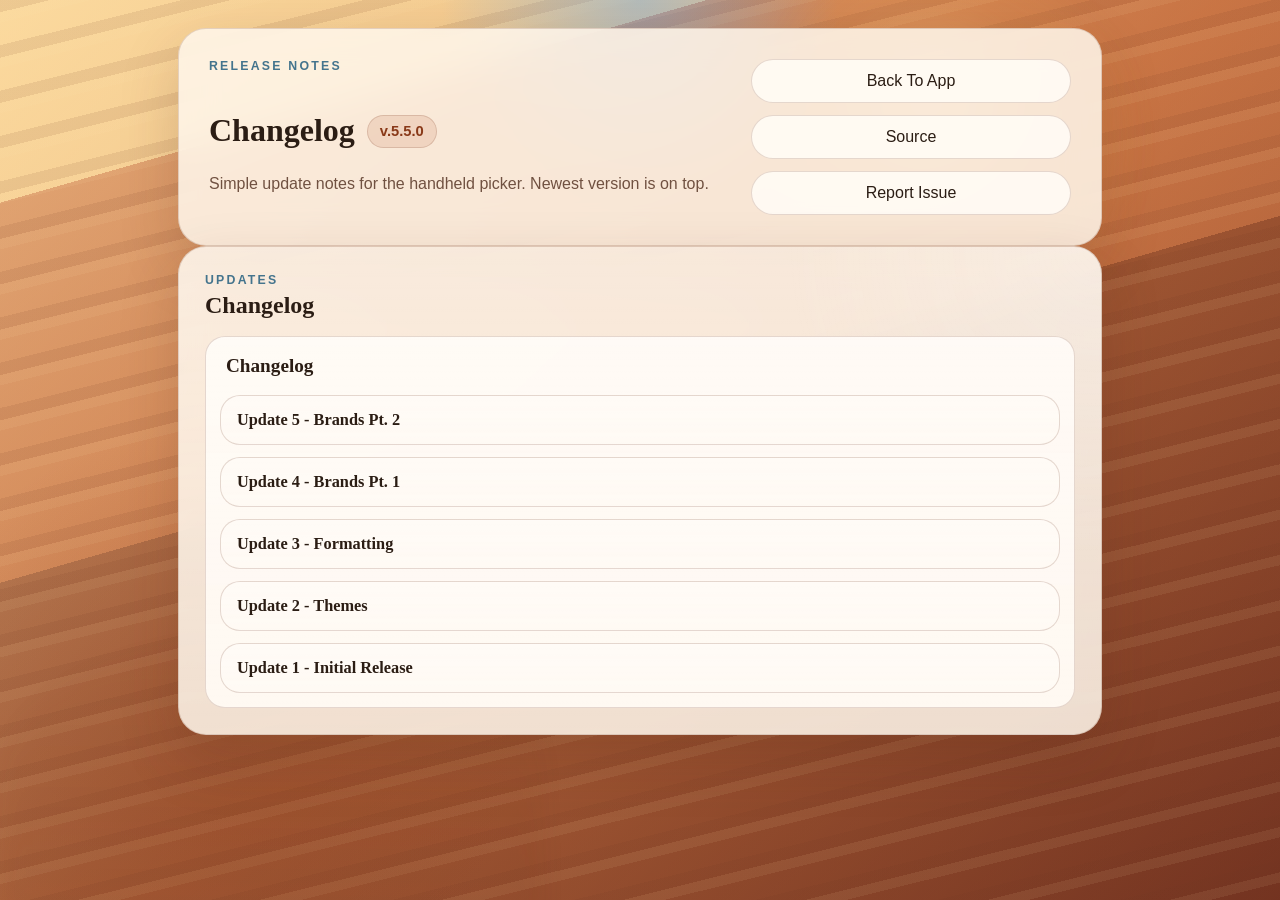
==== commit 835df176: "v.5.x -> v.5.5 More Devices other than AYN" ====
--- a/changelog.html
+++ b/changelog.html
@@ -3,24 +3,24 @@
 <head>
   <meta charset="UTF-8">
   <meta name="viewport" content="width=device-width, initial-scale=1.0">
-  <title>Which AYN Device Should I Buy? Changelog</title>
+  <title>Which Handheld Should I Buy? Changelog</title>
   <meta
     name="description"
-    content="Simple release notes for the Which AYN Device Should I Buy project."
+    content="Simple release notes for the Which Handheld Should I Buy project."
   >
   <link rel="canonical" href="https://chimeragaming.github.io/Which2Buy/changelog.html">
   <meta property="og:type" content="website">
-  <meta property="og:title" content="Which AYN Device Should I Buy? Changelog">
-  <meta property="og:description" content="Simple release notes for the Which AYN Device Should I Buy project.">
+  <meta property="og:title" content="Which Handheld Should I Buy? Changelog">
+  <meta property="og:description" content="Simple release notes for the Which Handheld Should I Buy project.">
   <meta property="og:url" content="https://chimeragaming.github.io/Which2Buy/changelog.html">
   <meta property="og:image" content="https://chimeragaming.github.io/Which2Buy/Which2Buy.png">
-  <meta property="og:image:alt" content="Which AYN Device Should I Buy preview image">
+  <meta property="og:image:alt" content="Which Handheld Should I Buy preview image">
   <meta name="twitter:card" content="summary_large_image">
-  <meta name="twitter:title" content="Which AYN Device Should I Buy? Changelog">
-  <meta name="twitter:description" content="Simple release notes for the Which AYN Device Should I Buy project.">
+  <meta name="twitter:title" content="Which Handheld Should I Buy? Changelog">
+  <meta name="twitter:description" content="Simple release notes for the Which Handheld Should I Buy project.">
   <meta name="twitter:image" content="https://chimeragaming.github.io/Which2Buy/Which2Buy.png">
-  <meta name="twitter:image:alt" content="Which AYN Device Should I Buy preview image">
-  <link rel="stylesheet" href="styles.css?v=4.7.0">
+  <meta name="twitter:image:alt" content="Which Handheld Should I Buy preview image">
+  <link rel="stylesheet" href="styles.css?v=5.5.0">
 </head>
 <body data-theme="canyon-dust" data-format="default">
   <div class="theme-atmosphere" aria-hidden="true"></div>
@@ -182,10 +182,10 @@
         <p class="eyebrow">Release Notes</p>
         <div class="hero-title-row">
           <h1>Changelog</h1>
-        <span class="version-badge">v.4.7.0</span>
+        <span class="version-badge">v.5.5.0</span>
         </div>
         <p class="subtitle">
-          Simple update notes for the AYN picker. Newest version is on top.
+          Simple update notes for the handheld picker. Newest version is on top.
         </p>
       </div>
       <div class="hero-actions">
@@ -220,15 +220,50 @@
                   <summary>Update 5 - Brands Pt. 2</summary>
                   <div class="changelog-group-body">
                     <details class="changelog-group" open>
-                      <summary>5.0</summary>
-                      <div class="changelog-group-body">
-                        <details class="changelog-item" open>
-                          <summary>Placeholder</summary>
-                          <div class="changelog-body">
-                            <p>Selecting Brand Preference in Step 1.1.</p>
-                            <p>Steps may change by then. This is just a placeholder for what is coming.</p>
-                          </div>
-                        </details>
+                      <summary>5.5 - Current Cleanup</summary>
+                      <div class="changelog-group-body changelog-body">
+                        <p>Added RG406V to the live retro pool.</p>
+                        <p>Fixed vertical retro tagging for devices like RGB20SX.</p>
+                        <p>Preferences now show the current live pool after active filters.</p>
+                        <p>Pre-order status now shows in more result cards.</p>
+                        <p>Condensed the 5.x release notes.</p>
+                      </div>
+                    </details>
+                    <details class="changelog-group" open>
+                      <summary>5.4 - Form Factor Cleanup</summary>
+                      <div class="changelog-group-body changelog-body">
+                        <p>Selected form factor now stays locked as a real pool filter.</p>
+                        <p>Vertical form factor is now a real preference, and vertical retro buys no longer get treated like generic horizontal picks.</p>
+                      </div>
+                    </details>
+                    <details class="changelog-group" open>
+                      <summary>5.3 - Low End Retro Live</summary>
+                      <div class="changelog-group-body changelog-body">
+                        <p>Added use case lanes and honest guardrails for low end retro.</p>
+                        <p>Added live Powkiddy, Miyoo, ANBERNIC retro, and Miyoo Flip options.</p>
+                        <p>Retro scoring now stays closer to cheap retro fits instead of drifting into Android overkill.</p>
+                      </div>
+                    </details>
+                    <details class="changelog-group" open>
+                      <summary>5.2 - Ownership Compare</summary>
+                      <div class="changelog-group-body changelog-body">
+                        <p>Owned devices now get clearer upgrade, sidegrade, not worth it, and different lane comparisons.</p>
+                        <p>Cross-brand family estimates now cover more non-live owned devices without falling back to note-only ownership.</p>
+                      </div>
+                    </details>
+                    <details class="changelog-group" open>
+                      <summary>5.1 - Preferences</summary>
+                      <div class="changelog-group-body changelog-body">
+                        <p>Step 1 became Preferences with brand and form factor.</p>
+                        <p>Brand now carries the strongest preference weight when the fit is close.</p>
+                        <p>RAM and performance pressure now treat each selected system family like one representative game, while game count still scales storage.</p>
+                      </div>
+                    </details>
+                    <details class="changelog-group" open>
+                      <summary>5.0 - Live Brand Pool</summary>
+                      <div class="changelog-group-body changelog-body">
+                        <p>Added the first live cross-brand pool built from current official AYN, Retroid, ANBERNIC, and AYANEO devices.</p>
+                        <p>Official store price snapshots and pre-order labels now feed the live recommendation pool.</p>
                       </div>
                     </details>
                   </div>
--- a/styles.css
+++ b/styles.css
@@ -1632,6 +1632,12 @@
   color: var(--muted-strong);
 }
 
+.preferences-grid {
+  display: grid;
+  gap: 14px;
+  grid-template-columns: repeat(auto-fit, minmax(220px, 1fr));
+}
+
 .simple-only-control {
   display: none;
 }
@@ -1640,6 +1646,10 @@
   font-size: 0.92rem;
   color: var(--muted-strong);
   line-height: 1.55;
+}
+
+.hint-text.is-warning {
+  color: #ffd27d;
 }
 
 .system-selector {
@@ -1663,6 +1673,24 @@
   background: linear-gradient(180deg, var(--surface-5), transparent), var(--accent-soft);
   color: var(--text);
   box-shadow: inset 0 0 0 1px var(--surface-contrast), 0 8px 16px rgba(0, 0, 0, 0.1);
+}
+
+.system-chip.is-disabled {
+  border-color: color-mix(in srgb, var(--line) 70%, transparent);
+  color: color-mix(in srgb, var(--muted) 85%, transparent);
+  opacity: 0.62;
+}
+
+.system-chip.is-limited {
+  border-color: rgba(245, 166, 35, 0.55);
+  color: #ffd27d;
+  background: color-mix(in srgb, rgba(245, 166, 35, 0.12) 70%, var(--panel-strong));
+}
+
+.system-chip.is-conflict {
+  border-color: rgba(255, 107, 107, 0.65);
+  color: #ffb0b0;
+  background: color-mix(in srgb, rgba(255, 107, 107, 0.12) 70%, var(--panel-strong));
 }
 
 .system-cards {
@@ -2610,6 +2638,12 @@
   line-height: 1.55;
 }
 
+.inline-note.is-warning {
+  border-color: rgba(245, 166, 35, 0.45);
+  background: color-mix(in srgb, rgba(245, 166, 35, 0.12) 65%, var(--surface-4));
+  color: #ffe0a3;
+}
+
 .number-muted {
   color: var(--muted);
   font-size: 0.92rem;
@@ -2780,6 +2814,11 @@
   gap: 10px;
 }
 
+body[data-format="simple"] .preferences-grid {
+  max-width: 760px;
+  grid-template-columns: 1fr;
+}
+
 body[data-format="simple"] .field label,
 body[data-format="simple"] .field > span,
 body[data-format="simple"] .field > label {
@@ -2848,6 +2887,18 @@
   color: var(--accent-strong);
   font-size: 0.84rem;
   font-weight: 700;
+}
+
+body[data-format="simple"] .simple-selected-chip.is-limited {
+  border-color: rgba(245, 166, 35, 0.55);
+  background: color-mix(in srgb, rgba(245, 166, 35, 0.14) 70%, var(--accent-soft));
+  color: #ffd27d;
+}
+
+body[data-format="simple"] .simple-selected-chip.is-conflict {
+  border-color: rgba(255, 107, 107, 0.65);
+  background: color-mix(in srgb, rgba(255, 107, 107, 0.14) 70%, var(--accent-soft));
+  color: #ffb0b0;
 }
 
 body[data-format="simple"] .simple-system-empty {
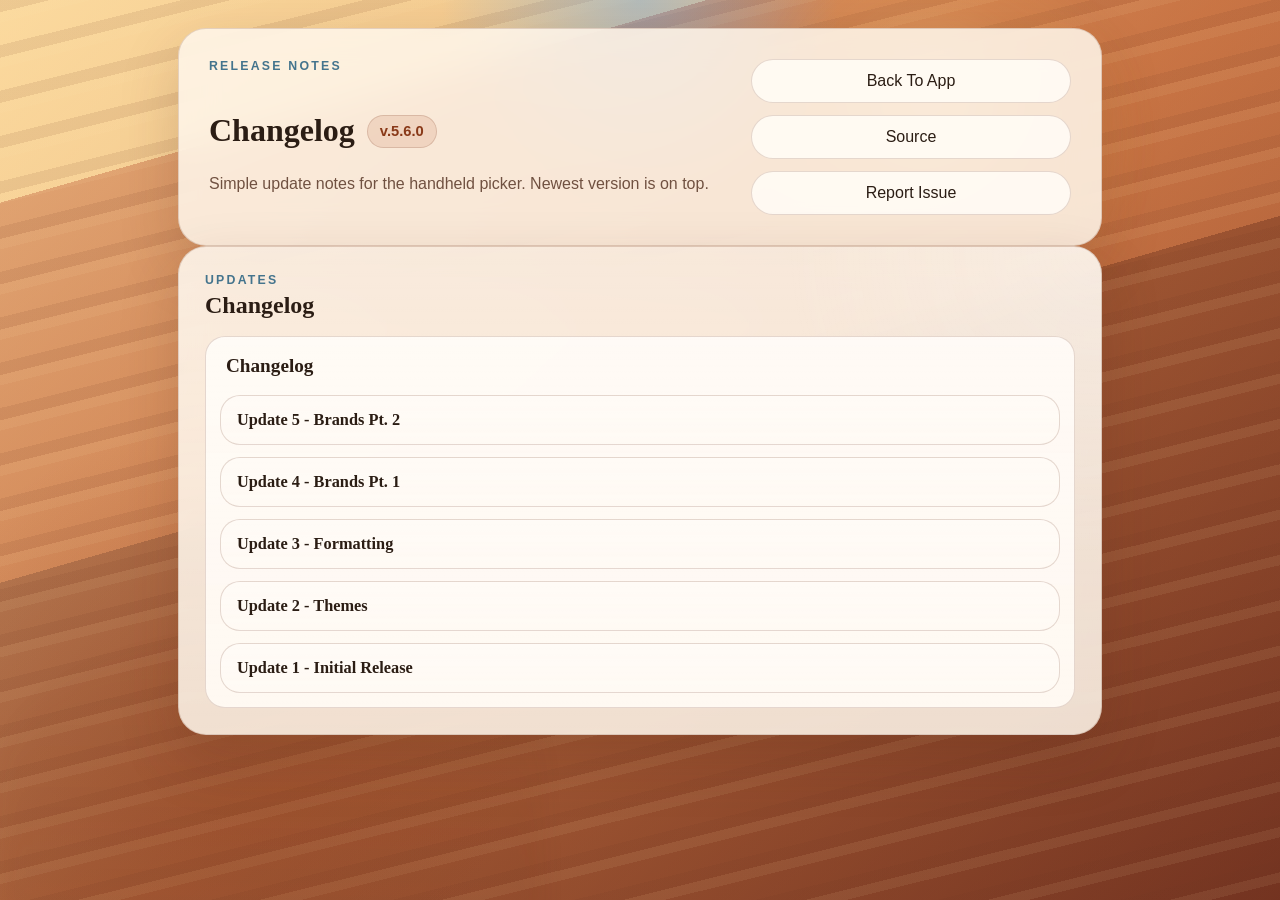
==== commit 6f686b29: "v.5.6 UFS 4.0 > 3.1" ====
--- a/changelog.html
+++ b/changelog.html
@@ -20,7 +20,7 @@
   <meta name="twitter:description" content="Simple release notes for the Which Handheld Should I Buy project.">
   <meta name="twitter:image" content="https://chimeragaming.github.io/Which2Buy/Which2Buy.png">
   <meta name="twitter:image:alt" content="Which Handheld Should I Buy preview image">
-  <link rel="stylesheet" href="styles.css?v=5.5.0">
+  <link rel="stylesheet" href="styles.css?v=5.6.0">
 </head>
 <body data-theme="canyon-dust" data-format="default">
   <div class="theme-atmosphere" aria-hidden="true"></div>
@@ -182,7 +182,7 @@
         <p class="eyebrow">Release Notes</p>
         <div class="hero-title-row">
           <h1>Changelog</h1>
-        <span class="version-badge">v.5.5.0</span>
+        <span class="version-badge">v.5.6.0</span>
         </div>
         <p class="subtitle">
           Simple update notes for the handheld picker. Newest version is on top.
@@ -220,6 +220,14 @@
                   <summary>Update 5 - Brands Pt. 2</summary>
                   <div class="changelog-group-body">
                     <details class="changelog-group" open>
+                      <summary>5.6 - AYN Batch Storage</summary>
+                      <div class="changelog-group-body changelog-body">
+                        <p>Thor and Odin 3 now reflect the current official AYN batch listings.</p>
+                        <p>Current Thor Batch 6 and Odin 3 Batch 7 store listings now show UFS 3.1 instead of the earlier UFS 4.0 spec.</p>
+                        <p>Storage and value scoring now factor that in with a small penalty, and the scorecard notes now call it out directly.</p>
+                      </div>
+                    </details>
+                    <details class="changelog-group" open>
                       <summary>5.5 - Current Cleanup</summary>
                       <div class="changelog-group-body changelog-body">
                         <p>Added RG406V to the live retro pool.</p>
